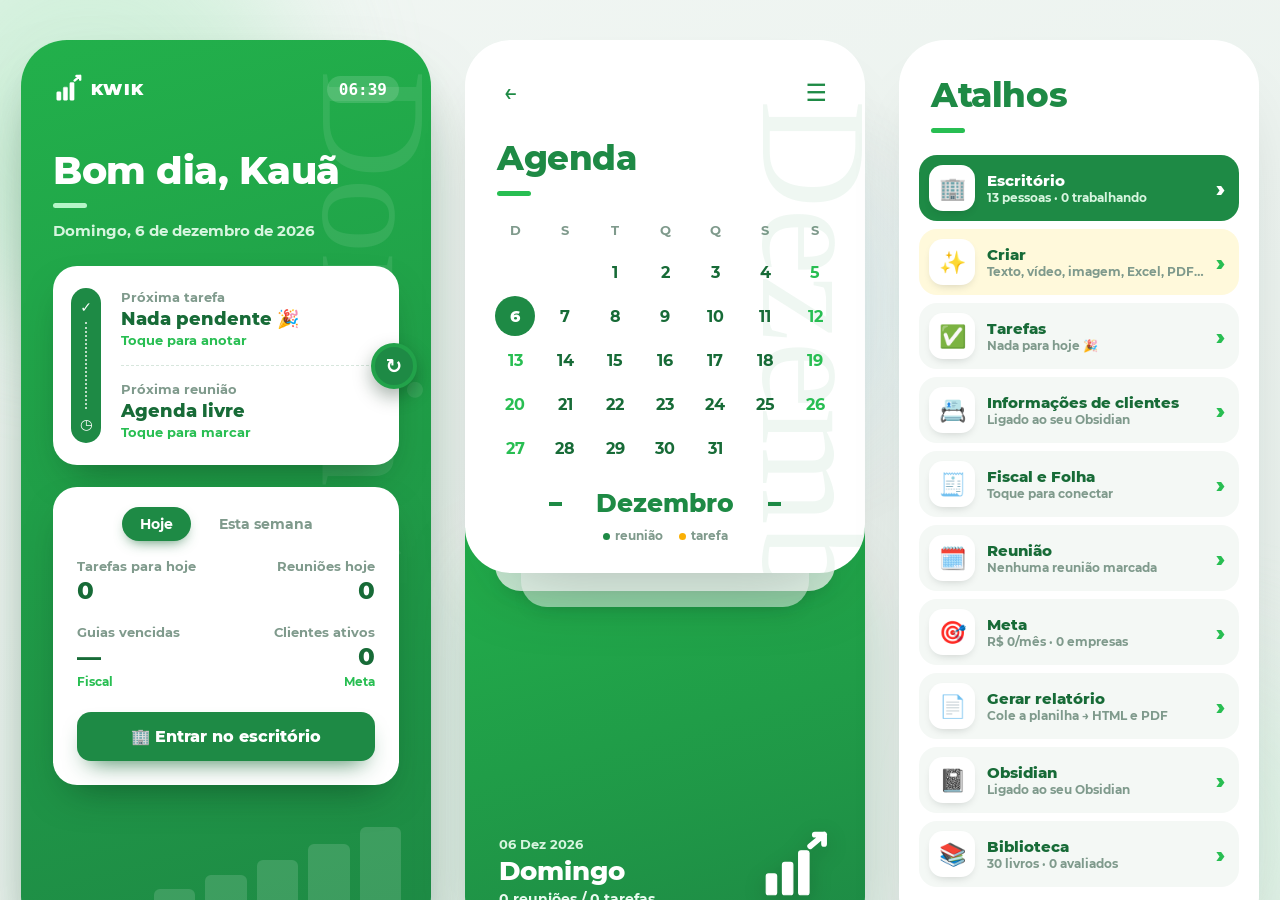
==== escritorio/index.html @ 050a271b "Escritório: Biblioteca (estante de livros com estrelas, resumo e capas) Co-Authored-By: Claude Opus " ====
<!DOCTYPE html>
<html lang="pt-BR">
<head>
<meta charset="utf-8">
<meta name="viewport" content="width=device-width, initial-scale=1, viewport-fit=cover">
<meta name="theme-color" content="#111A19">
<meta name="apple-mobile-web-app-capable" content="yes">
<meta name="mobile-web-app-capable" content="yes">
<meta name="apple-mobile-web-app-status-bar-style" content="black-translucent">
<meta name="apple-mobile-web-app-title" content="KWIK Escritório">
<link rel="manifest" href="manifest.webmanifest">
<link rel="apple-touch-icon" href="assets/apple-touch-icon.png">
<title>KWIK Mini Escritório</title>
<link rel="icon" href="assets/kwik.ico">
<style>
@font-face { font-family: 'Montserrat'; src: url('assets/fontes/Montserrat-Medium.ttf') format('truetype'); font-weight: 500; font-display: swap; }
@font-face { font-family: 'Montserrat'; src: url('assets/fontes/Montserrat-Bold.ttf') format('truetype'); font-weight: 700; font-display: swap; }
@font-face { font-family: 'Montserrat'; src: url('assets/fontes/Montserrat-ExtraBold.ttf') format('truetype'); font-weight: 800; font-display: swap; }
@font-face { font-family: 'Montserrat'; src: url('assets/fontes/Montserrat-Black.ttf') format('truetype'); font-weight: 900; font-display: swap; }
:root {
  --verde: #28BE52; --verde-esc: #1E8A45; --profundo: #2E8B45; --grafite: #111A19; --tinta: #1d2826;
  --nevoa: #F1F5F0; --linha: #dde5dc; --cinza: #6b7774; --branco: #fff; --ouro: #ffd93b; --roxo: #4A0ABB;
  --raio: 14px; --sombra: 0 1px 2px rgba(17,26,25,.06), 0 6px 24px rgba(17,26,25,.07);
}
* { box-sizing: border-box; }
[hidden] { display: none !important; }
html, body { margin: 0; height: 100%; }
body { font-family: 'Montserrat', system-ui, sans-serif; font-weight: 500; color: var(--grafite); background: var(--nevoa); }
button { font: inherit; cursor: pointer; }
a { color: inherit; }

/* ---------- topo */
.topo { position: sticky; top: 0; z-index: 30; display: flex; align-items: center; gap: 18px; padding: 10px 20px; background: var(--grafite); color: #fff; }
.marca { display: flex; align-items: center; gap: 10px; text-decoration: none; }
.marca img { width: 34px; height: 34px; border-radius: 8px; }
.marca b { font-weight: 900; letter-spacing: .5px; font-size: 18px; }
.marca small { display: block; font-size: 11px; font-weight: 700; color: var(--verde); letter-spacing: 1.5px; text-transform: uppercase; }
.abas { display: flex; gap: 4px; margin-left: 10px; }
.abas button { background: transparent; border: 0; color: #b9c6c2; padding: 9px 14px; border-radius: 10px; font-weight: 700; font-size: 14px; display: flex; align-items: center; gap: 6px; position: relative; }
.abas .ic { font-style: normal; }
.abas button:hover { color: #fff; background: rgba(255,255,255,.06); }
.abas button.ativa { color: var(--grafite); background: var(--verde); }
.contador { background: rgba(255,255,255,.15); border-radius: 99px; padding: 1px 7px; font-size: 11px; }
.abas button.ativa .contador { background: rgba(17,26,25,.18); }
.topo .dir { margin-left: auto; display: flex; align-items: center; gap: 10px; }
.caixa { display: flex; align-items: center; gap: 8px; background: #1b2826; border: 1px solid #2b3a37; padding: 6px 12px; border-radius: 99px; font-weight: 800; }
.caixa .rotulo { font-size: 11px; color: #9fb0ab; font-weight: 700; text-transform: uppercase; letter-spacing: 1px; }
.caixa .valor { color: var(--ouro); font-variant-numeric: tabular-nums; }
.caixa.pulso { animation: pulso .6s; }
@keyframes pulso { 30% { transform: scale(1.12); box-shadow: 0 0 0 6px rgba(255,217,59,.25); } }
.icone-bt { width: 38px; height: 38px; border-radius: 10px; border: 1px solid #2b3a37; background: #1b2826; color: #fff; font-size: 17px; }
.aviso-off { display: none; background: #fff4d6; color: #6b4b00; padding: 8px 20px; font-size: 13px; font-weight: 700; border-bottom: 1px solid #f0d68a; }
.offline .aviso-off { display: flex; align-items: center; gap: 10px; flex-wrap: wrap; }
#btGithub.ok { border-color: var(--verde); }
.passos { overflow-wrap: anywhere; font-size: 13.5px; line-height: 1.5; background: var(--nevoa); border-radius: 12px; padding: 12px 14px; }
.passos ol { margin: 6px 0 8px; padding-left: 20px; }
.passos a { color: var(--verde-esc); font-weight: 800; }
.passos small { color: var(--cinza); }
#tela { touch-action: manipulation; }

/* ---------- abas */
main { max-width: 1320px; margin: 0 auto; padding: 18px 20px 40px; }
.aba { display: none; }
.aba.ativa { display: block; }
.card { background: #fff; border-radius: var(--raio); box-shadow: var(--sombra); border: 1px solid var(--linha); }

/* ---------- escritório */
.grade-escritorio { display: grid; grid-template-columns: minmax(0, 1fr) 320px; gap: 18px; align-items: start; }
.palco-card { padding: 14px; }
.palco-topo { display: flex; align-items: center; justify-content: space-between; padding: 2px 4px 10px; }
.palco-topo h1 { margin: 0; font-size: 18px; font-weight: 900; }
.palco-topo h1 span { color: var(--verde); }
.status-pill { font-size: 12px; font-weight: 800; padding: 5px 10px; border-radius: 99px; background: var(--nevoa); color: var(--cinza); display: flex; align-items: center; gap: 6px; }
.status-pill i { width: 8px; height: 8px; border-radius: 50%; background: #9aa3a1; }
.status-pill.trab { background: #e3f7e9; color: var(--verde-esc); }
.status-pill.trab i { background: var(--verde); animation: pisca 1s infinite; }
@keyframes pisca { 50% { opacity: .2; } }
.palco { position: relative; border-radius: 12px; overflow: hidden; background: #5c9a45; aspect-ratio: 484 / 376; width: 100%; min-width: 280px; margin: 0 auto; user-select: none; }
.palco.noite { background: #34502f; }
.rotulo-sala { position: absolute; transform: translate(-50%, -50%); background: rgba(17,26,25,.88); color: #fff; font-weight: 800; font-size: 11px; padding: 2px 9px;
  border-radius: 7px; pointer-events: none; white-space: nowrap; letter-spacing: .2px; box-shadow: 0 1px 0 rgba(0,0,0,.3); }
.rotulo-sala.jogos { background: #3b1452; }
#tela { position: absolute; inset: 0; width: 100%; height: 100%; image-rendering: pixelated; image-rendering: crisp-edges; cursor: pointer; }
.cracha { position: absolute; transform: translate(-50%, -100%); background: var(--grafite); color: #fff; font-weight: 800; font-size: 12px;
  padding: 3px 9px 3px 7px; z-index: 3; border-radius: 8px; white-space: nowrap; pointer-events: none; display: flex; align-items: center; gap: 6px;
  box-shadow: 0 2px 0 rgba(0,0,0,.25); border: 2px solid var(--grafite); transition: border-color .2s; }
.cracha::after { content: ''; position: absolute; left: 50%; bottom: -7px; transform: translateX(-50%); border: 5px solid transparent; border-top-color: var(--grafite); }
.cracha i { width: 8px; height: 8px; border-radius: 50%; background: #9aa3a1; }
.cracha.trab i { background: var(--verde); animation: pisca .8s infinite; }
.cracha.sel { border-color: var(--verde); }
.cracha small { color: var(--verde); font-size: 10px; font-weight: 800; }
.balao { position: absolute; transform: translate(-50%, -100%); max-width: 170px; background: #fff; color: var(--grafite); border: 1.5px solid var(--grafite);
  border-radius: 9px; padding: 3px 7px; font-size: 10px; line-height: 1.25; font-weight: 700; letter-spacing: .1px; box-shadow: 2px 2px 0 rgba(17,26,25,.8); pointer-events: none;
  opacity: 0; transition: opacity .2s; text-align: center; z-index: 2; }
.balao.on { opacity: 1; }
.banner { position: absolute; left: 50%; top: 18%; transform: translate(-50%, -50%) scale(.2); font-weight: 900; font-size: clamp(26px, 5vw, 54px);
  color: var(--ouro); -webkit-text-stroke: 3px var(--grafite); paint-order: stroke fill; letter-spacing: 1px; white-space: nowrap; pointer-events: none;
  opacity: 0; text-shadow: 0 4px 0 var(--grafite), 0 0 30px rgba(255,217,59,.8); font-style: italic; }
.banner.on { animation: banner 2.4s ease-out forwards; }
.banner.deus { color: #ff4d6d; text-shadow: 0 4px 0 var(--grafite), 0 0 30px rgba(255,77,109,.8); }
.banner.verde { color: var(--verde); text-shadow: 0 4px 0 var(--grafite), 0 0 30px rgba(40,190,82,.8); }
@keyframes banner { 0% { opacity: 0; transform: translate(-50%,-50%) scale(.2) rotate(-8deg); } 12% { opacity: 1; transform: translate(-50%,-50%) scale(1.15) rotate(-3deg); }
  20% { transform: translate(-50%,-50%) scale(1) rotate(-3deg); } 80% { opacity: 1; } 100% { opacity: 0; transform: translate(-50%,-60%) scale(1.05) rotate(-3deg); } }
.acoes { display: flex; gap: 10px; margin-top: 12px; flex-wrap: wrap; position: relative; }
.bt { border: 1px solid var(--linha); background: #fff; color: var(--grafite); padding: 11px 16px; border-radius: 12px; font-weight: 800; font-size: 14px;
  display: inline-flex; align-items: center; gap: 8px; transition: transform .08s, box-shadow .15s, background .15s; }
.bt:hover { background: var(--nevoa); }
.bt:active { transform: translateY(1px); }
.bt:disabled { opacity: .5; cursor: not-allowed; }
.bt.prim { background: var(--verde); border-color: var(--verde); color: var(--grafite); box-shadow: 0 3px 0 var(--verde-esc); }
.bt.prim:hover { background: #2fd05d; }
.bt.prim.pronto { animation: chamar 1.6s infinite; }
@keyframes chamar { 50% { box-shadow: 0 3px 0 var(--verde-esc), 0 0 0 7px rgba(40,190,82,.22); } }
.bt.escuro { background: var(--grafite); color: #fff; border-color: var(--grafite); }
.bt.perigo { color: #b8322a; }
.bt.peq { padding: 7px 11px; font-size: 13px; border-radius: 10px; }
.bt.sacudir { animation: sacudir .4s; }
@keyframes sacudir { 25% { transform: translateX(-5px); } 75% { transform: translateX(5px); } }
.menu-anim { position: absolute; bottom: calc(100% + 8px); left: 0; z-index: 20; display: none; grid-template-columns: repeat(2, minmax(150px, 1fr)); gap: 6px;
  padding: 10px; background: #fff; border: 1px solid var(--linha); border-radius: 14px; box-shadow: 0 12px 40px rgba(17,26,25,.18); }
.menu-anim.on { display: grid; }
.menu-anim h4 { grid-column: 1 / -1; margin: 2px 4px 4px; font-size: 11px; text-transform: uppercase; letter-spacing: 1px; color: var(--cinza); }
.menu-anim button { text-align: left; border: 1px solid var(--linha); background: var(--nevoa); border-radius: 10px; padding: 8px 10px; font-weight: 700; font-size: 13px; }
.menu-anim button:hover { background: #e3f7e9; border-color: var(--verde); }
.menu-anim button.ss { background: linear-gradient(135deg, #fff7c2, #ffe066); border-color: #e0b800; }
.menu-anim button.deus { background: linear-gradient(135deg, #ffd6de, #ff8fa3); border-color: #e8344a; }

/* painel lateral */
.lateral { display: flex; flex-direction: column; gap: 14px; }
.lateral .card { padding: 16px; }
.lateral h3 { margin: 0 0 10px; font-size: 12px; text-transform: uppercase; letter-spacing: 1.2px; color: var(--cinza); font-weight: 800; }
.func { display: flex; gap: 12px; align-items: center; }
.avatar { width: 70px; height: 84px; image-rendering: pixelated; background: var(--nevoa); border-radius: 12px; flex: none; }
.func b { font-size: 18px; font-weight: 900; display: block; }
.func span { font-size: 12px; color: var(--cinza); font-weight: 700; }
.nivel { display: inline-block; margin-top: 6px; font-size: 11px; font-weight: 800; background: var(--grafite); color: var(--verde); padding: 3px 8px; border-radius: 99px; }
.xp { height: 8px; border-radius: 99px; background: var(--nevoa); margin-top: 12px; overflow: hidden; }
.xp div { height: 100%; background: linear-gradient(90deg, var(--verde), #8be3a4); border-radius: 99px; transition: width .6s; }
.nums { display: grid; grid-template-columns: 1fr 1fr; gap: 8px; margin-top: 12px; }
.nums div { background: var(--nevoa); border-radius: 10px; padding: 8px 10px; }
.nums small { display: block; font-size: 10px; color: var(--cinza); font-weight: 800; text-transform: uppercase; letter-spacing: .8px; }
.nums b { font-size: 16px; font-weight: 900; }
.barra { height: 10px; border-radius: 99px; background: var(--nevoa); overflow: hidden; margin: 6px 0 10px; }
.barra div { height: 100%; width: 0; background: var(--verde); transition: width .4s; }
.log { list-style: none; margin: 0; padding: 0; font-size: 12.5px; max-height: 210px; overflow: auto; }
.log li { padding: 5px 0 5px 18px; position: relative; border-bottom: 1px dashed var(--linha); font-weight: 600; }
.log li::before { content: '✓'; position: absolute; left: 0; color: var(--verde); font-weight: 900; }
.log li:last-child::before { content: '›'; }
.log li.erro::before { content: '!'; color: #b8322a; }
.vazio { color: var(--cinza); font-size: 13px; font-weight: 600; }
.ultimo b { display: block; font-weight: 800; font-size: 14px; margin-bottom: 2px; }
.ultimo span { font-size: 12px; color: var(--cinza); font-weight: 600; }

/* ---------- diálogos */
dialog { border: 0; border-radius: 18px; padding: 0; box-shadow: 0 30px 80px rgba(0,0,0,.35); max-width: 640px; width: calc(100% - 30px); overflow-x: hidden; }
dialog input { max-width: 100%; min-width: 0; }
dialog::backdrop { background: rgba(17,26,25,.55); backdrop-filter: blur(2px); }
.dlg-topo { background: var(--grafite); color: #fff; padding: 16px 20px; display: flex; align-items: center; justify-content: space-between; }
.dlg-topo h2 { margin: 0; font-size: 17px; font-weight: 900; }
.dlg-topo button { background: transparent; border: 0; color: #fff; font-size: 22px; }
.dlg-corpo { padding: 18px 20px 22px; }
.equipe { display: grid; grid-template-columns: repeat(auto-fill, minmax(170px, 1fr)); gap: 12px; }
.membro { border: 2px solid var(--linha); border-radius: 14px; padding: 14px; text-align: center; background: #fff; transition: border-color .15s, transform .1s; }
.membro:hover { border-color: var(--verde); transform: translateY(-2px); }
.membro.sel { border-color: var(--verde); background: #f1fbf4; }
.membro canvas { width: 90px; height: 138px; image-rendering: pixelated; }
.membro b { display: block; font-size: 16px; font-weight: 900; margin-top: 6px; }
.membro span { display: block; font-size: 12px; color: var(--cinza); font-weight: 700; }
.membro.novo { border-style: dashed; color: var(--cinza); display: flex; flex-direction: column; align-items: center; justify-content: center; gap: 6px; cursor: not-allowed; background: var(--nevoa); }
.membro.novo b { font-size: 26px; margin: 0; }

/* ---------- relatórios */
.grade-rel { display: grid; grid-template-columns: 300px minmax(0, 1fr); gap: 18px; align-items: start; }
.lista-rel { padding: 10px; position: sticky; top: 76px; max-height: calc(100vh - 100px); overflow: auto; }
.lista-rel h3 { margin: 6px 8px 10px; font-size: 12px; text-transform: uppercase; letter-spacing: 1.2px; color: var(--cinza); }
.item-rel { width: 100%; text-align: left; border: 0; background: transparent; border-radius: 10px; padding: 10px; display: block; margin-bottom: 2px; }
.item-rel:hover { background: var(--nevoa); }
.item-rel.ativo { background: var(--grafite); color: #fff; }
.item-rel b { display: block; font-weight: 800; font-size: 14px; }
.item-rel span { font-size: 12px; color: var(--cinza); font-weight: 600; }
.item-rel.ativo span { color: #a9b8b4; }
.rel { padding: 22px 24px; }
.rel-cab { display: flex; gap: 14px; align-items: flex-start; justify-content: space-between; flex-wrap: wrap; border-bottom: 1px solid var(--linha); padding-bottom: 16px; margin-bottom: 16px; }
.rel-cab h2 { margin: 0 0 4px; font-size: 22px; font-weight: 900; }
.rel-cab p { margin: 0; color: var(--cinza); font-weight: 600; font-size: 13px; }
.chips { display: flex; gap: 6px; flex-wrap: wrap; margin-top: 8px; }
.chip { font-size: 11px; font-weight: 800; padding: 3px 9px; border-radius: 99px; background: var(--nevoa); color: var(--tinta); }
.chip.ok { background: #e3f7e9; color: var(--verde-esc); }
.chip.erro { background: #fde4e1; color: #b8322a; }
.rel-bts { display: flex; gap: 8px; flex-wrap: wrap; }
.colunas { display: grid; grid-template-columns: 1fr 1fr; gap: 22px; }
.colunas h3 { font-size: 16px; font-weight: 900; margin: 0 0 4px; display: flex; align-items: center; gap: 8px; }
.colunas h3 .chip { background: var(--grafite); color: var(--verde); }
.colunas .sub { font-size: 12px; color: var(--cinza); font-weight: 600; margin: 0 0 12px; }
.obs { background: #fff4d6; color: #6b4b00; border-radius: 10px; padding: 8px 12px; font-size: 12.5px; font-weight: 700; margin-bottom: 12px; }
.filtros { display: flex; gap: 6px; margin-bottom: 10px; flex-wrap: wrap; }
.filtros input { flex: 1; min-width: 140px; border: 1px solid var(--linha); border-radius: 10px; padding: 7px 10px; font: inherit; font-size: 13px; }
.filtros button { border: 1px solid var(--linha); background: #fff; border-radius: 10px; padding: 6px 10px; font-size: 12px; font-weight: 800; }
.filtros button.on { background: var(--grafite); color: #fff; border-color: var(--grafite); }
.noticia { display: grid; grid-template-columns: 28px 1fr; gap: 10px; padding: 12px 0; border-bottom: 1px solid var(--linha); }
.noticia .n { width: 28px; height: 28px; border-radius: 8px; background: var(--nevoa); display: grid; place-items: center; font-weight: 900; font-size: 13px; }
.principal .noticia .n { background: var(--verde); color: var(--grafite); }
.noticia a.tit { font-weight: 800; font-size: 14.5px; text-decoration: none; line-height: 1.3; display: block; }
.noticia a.tit:hover { color: var(--verde-esc); text-decoration: underline; }
.noticia p { margin: 5px 0 0; font-size: 13px; color: #3e4a47; line-height: 1.45; }
.meta .cat { text-transform: uppercase; letter-spacing: .4px; font-size: 10.5px; }
.meta { display: flex; gap: 6px; align-items: center; flex-wrap: wrap; margin-bottom: 4px; font-size: 11.5px; color: var(--cinza); font-weight: 700; }
.fonte { font-size: 10.5px; font-weight: 900; padding: 2px 7px; border-radius: 6px; color: #fff; text-transform: uppercase; letter-spacing: .5px; }
.fonte.contabeis { background: #0d6efd; }
.fonte.contadores { background: var(--roxo); }
.tema { font-size: 10.5px; font-weight: 800; padding: 2px 7px; border-radius: 6px; background: #e3f7e9; color: var(--verde-esc); }
.rel-vazio { padding: 60px 30px; text-align: center; }
.rel-vazio .grande { font-size: 54px; }
.rel-vazio h2 { margin: 8px 0; font-weight: 900; }

/* ---------- personalizar */
.grade-pers { display: grid; grid-template-columns: minmax(0, 1fr) minmax(0, 1fr); gap: 18px; align-items: start; }
.grade-pers > * { min-width: 0; }
.pers { padding: 20px 22px; }
.pers h2 { margin: 0 0 4px; font-size: 18px; font-weight: 900; }
.pers .sub { margin: 0 0 16px; color: var(--cinza); font-size: 13px; font-weight: 600; }
.pers h4 { margin: 18px 0 8px; font-size: 11px; text-transform: uppercase; letter-spacing: 1.2px; color: var(--cinza); }
.campo { display: grid; grid-template-columns: 130px 1fr; gap: 10px; align-items: center; margin-bottom: 10px; }
.campo label { font-size: 13px; font-weight: 700; }
.campo input[type=text], .campo input[type=password], .campo input[type=number], .campo select { border: 1px solid var(--linha); border-radius: 10px; padding: 8px 10px; font: inherit; font-size: 14px; width: 100%; background: #fff; }
.cores { display: flex; gap: 6px; flex-wrap: wrap; align-items: center; }
.cores button { width: 26px; height: 26px; border-radius: 8px; border: 2px solid rgba(0,0,0,.08); padding: 0; }
.cores button.on { outline: 3px solid var(--verde); outline-offset: 1px; }
.cores input[type=color] { width: 34px; height: 28px; border: 1px solid var(--linha); border-radius: 8px; padding: 2px; background: #fff; }
.checks { display: flex; flex-wrap: wrap; gap: 6px; }
.checks label { display: flex; align-items: center; gap: 6px; border: 1px solid var(--linha); border-radius: 10px; padding: 6px 10px; font-size: 13px; font-weight: 700; cursor: pointer; background: #fff; }
.checks label:has(input:checked) { border-color: var(--verde); background: #f1fbf4; }
.checks input { accent-color: var(--verde); }
.preview-func { display: flex; gap: 16px; align-items: center; background: var(--nevoa); border-radius: 14px; padding: 12px; margin-bottom: 14px; }
.preview-func canvas { width: 90px; height: 138px; image-rendering: pixelated; flex: none; }
.preview-func .pf-campos { flex: 1; min-width: 0; }
.preview-func .campo { grid-template-columns: 1fr; gap: 3px; margin-bottom: 8px; }
.objetos { display: grid; grid-template-columns: repeat(auto-fill, minmax(78px, 1fr)); gap: 6px; }
.obj { border: 2px solid var(--linha); background: #fff; border-radius: 12px; padding: 7px 4px; display: flex; flex-direction: column; align-items: center; gap: 2px; font-weight: 800; font-size: 11.5px; color: var(--tinta); }
.obj .ic { font-size: 20px; }
.obj:hover { border-color: var(--verde); }
.obj.on { border-color: var(--grafite); background: var(--grafite); color: #fff; }
.painel-obj { margin-top: 10px; background: var(--nevoa); border-radius: 14px; padding: 4px 12px 12px; }
.painel-obj h5 { margin: 10px 0 6px; font-size: 11px; text-transform: uppercase; letter-spacing: 1px; color: var(--cinza); }
.modelos { display: flex; gap: 6px; overflow-x: auto; padding-bottom: 4px; }
.modelo { flex: none; border: 2px solid var(--linha); background: #fff; border-radius: 12px; padding: 5px; display: flex; flex-direction: column; align-items: center; gap: 3px; min-width: 70px; }
.modelo small { font-size: 10.5px; font-weight: 800; white-space: nowrap; }
.modelo.on { border-color: var(--verde); box-shadow: 0 0 0 2px rgba(40,190,82,.25); }
.modelo canvas { image-rendering: pixelated; }
.modelo .pv-corpo { width: 45px; height: 69px; }
.modelo .pv-cab { width: 60px; height: 52px; }
.modelo .pv-obj { width: 72px; height: 60px; border-radius: 6px; }
.testes { display: flex; gap: 6px; flex-wrap: wrap; margin-top: 12px; }
.temas { display: flex; flex-wrap: wrap; gap: 8px; }
.temas button { border: 2px solid var(--linha); border-radius: 12px; padding: 8px 12px; font-weight: 800; font-size: 13px; background: #fff; display: flex; align-items: center; gap: 8px; }
.temas button i { width: 18px; height: 18px; border-radius: 5px; display: inline-block; }
.temas button:hover { border-color: var(--verde); }

/* ---------- toasts */
.toasts { position: fixed; right: 18px; bottom: 18px; z-index: 50; display: flex; flex-direction: column; gap: 8px; align-items: flex-end; }
.toast { background: var(--grafite); color: #fff; padding: 12px 16px; border-radius: 12px; font-weight: 700; font-size: 14px; box-shadow: 0 10px 30px rgba(0,0,0,.25);
  display: flex; align-items: center; gap: 12px; animation: entra .3s; max-width: 380px; }
.toast button { background: var(--verde); border: 0; color: var(--grafite); font-weight: 900; border-radius: 8px; padding: 6px 10px; }
.toast.erro { background: #8f241d; }
@keyframes entra { from { transform: translateY(20px); opacity: 0; } }

/* ---------- vários funcionários */
.membro small.funcao { display: block; margin-top: 6px; font-size: 11px; font-weight: 800; color: var(--verde-esc); }
.abas-func { display: flex; gap: 6px; flex-wrap: wrap; margin-bottom: 14px; }
.abas-func button { border: 2px solid var(--linha); background: #fff; border-radius: 99px; padding: 6px 14px; font-weight: 800; font-size: 13px; }
.abas-func button.on { background: var(--grafite); color: #fff; border-color: var(--grafite); }
.menu-anim { max-height: 70vh; overflow: auto; }
.menu-anim button.grupo { background: #eef6ff; border-color: #a5d8ff; }
.menu-anim button.filme { grid-column: 1 / -1; background: linear-gradient(135deg, #2b0a14, #5c0f24); color: #ffd6de; border-color: #8f1d36; }
.bt.jogos { background: linear-gradient(135deg, #3b2a5c, #6b2a7a); color: #fff; border-color: #6b2a7a; }

/* ---------- sala de jogos (cômodo ao lado, acende a luz) */
.painel-jogos { display: none !important; }
.modo-jogos .painel-jogos { display: block !important; }
.modo-jogos .topo { background: linear-gradient(90deg, #111A19 40%, #3b1452); }
.jogo-card h3 { margin: 0 0 6px; }
.jogo-card .jogo-nome { display: block; font-size: 17px; font-weight: 900; }
.jogo-card p { font-size: 13px; margin: 6px 0 0; color: var(--cinza); font-weight: 600; }
.jogo-card.destaque { border: 2px solid #ff4fd8; box-shadow: 0 8px 30px rgba(255,79,216,.18); }
.jogo-capa { font-size: 34px; text-align: center; background: linear-gradient(135deg, #3b2a5c, #6b2a7a); border-radius: 12px; padding: 14px; margin-bottom: 10px; }
.jogo-card.breve { opacity: .7; }
.tela-jogo { display: none; }
.jogando .palco { display: none; }
.jogando .tela-jogo { display: block; }
.jogando .acoes { display: none; }
.jogo-hud { display: flex; gap: 10px; align-items: center; justify-content: space-between; flex-wrap: wrap; margin-bottom: 10px; }
.jogo-info { display: flex; flex-direction: column; font-size: 13px; }
.jogo-info b:first-child { font-size: 16px; font-weight: 900; }
.jogo-bts { display: flex; gap: 6px; flex-wrap: wrap; }
.jogo-bts .bt { background: #2b2046; color: #fff; border-color: #4c3a75; }
.jogo-bts .bt:disabled { opacity: .35; }
.jogo-area { position: relative; min-height: 380px; height: min(70vh, 640px); display: grid; place-items: center; background: radial-gradient(circle at 50% 30%, #ffb3c6 0, #f783ac 45%, #c2255c 100%); border-radius: 18px; overflow: hidden; touch-action: none; }
#jogoCanvas { cursor: grab; touch-action: none; filter: drop-shadow(0 8px 14px rgba(0,0,0,.3)); }
#jogoCanvas:active { cursor: grabbing; }
.tela-jogo .jogo-hud { background: linear-gradient(180deg, #e8456b, #c2255c); border-radius: 18px; padding: 8px 10px; color: #fff; box-shadow: 0 4px 0 #8f1640; }
.tela-jogo .jogo-hud .bt { background: rgba(255,255,255,.18); color: #fff; border-color: rgba(255,255,255,.35); }
.jogo-nivel { display: flex; flex-direction: column; align-items: center; line-height: 1.15; }
.jogo-nivel small { font-size: 10.5px; font-weight: 700; opacity: .85; }
.jogo-nivel b { font-size: 17px; font-weight: 900; background: #fff; color: #c2255c; padding: 1px 12px; border-radius: 99px; }
.jogo-nivel em { font-style: normal; font-size: 10px; font-weight: 900; background: #1c1612; color: #ff8787; padding: 1px 7px; border-radius: 99px; margin-top: 2px; }
.jogo-moedas { background: #fff3bf; color: #7a5200; font-weight: 900; padding: 4px 10px; border-radius: 99px; box-shadow: inset 0 -2px 0 #fcc419; font-variant-numeric: tabular-nums; }
.tela-jogo.dificil .jogo-hud { background: linear-gradient(180deg, #5f3dc4, #2b1a6b); box-shadow: 0 4px 0 #1a0f45; }
.tela-jogo.dificil .jogo-area { background: radial-gradient(circle at 50% 30%, #9775fa 0, #5f3dc4 50%, #2b1a6b 100%); }
.tela-jogo.dificil .jogo-nivel b { color: #5f3dc4; }
.jogo-dica { font-size: 12.5px; color: var(--cinza); margin: 10px 2px 0; line-height: 1.5; }
.jogando .palco-card { background: #2b1d4a; border-color: #4c3a75; color: #f3e8ff; }
.jogando .jogo-dica { color: #d6c8ff; }
.relogio-jogo { background: linear-gradient(135deg, #7048e8, #9c36b5); color: #fff; font-weight: 900; font-size: 20px; padding: 6px 14px; border-radius: 99px; font-variant-numeric: tabular-nums; box-shadow: 0 3px 0 #4c2fa3; }
.relogio-jogo.alerta { background: linear-gradient(135deg, #e03131, #f76707); animation: pisca .8s infinite; }
.relogio-jogo.gelo { background: linear-gradient(135deg, #4dabf7, #99e9f2); color: #0b3d5c; }
.reforcos { display: flex; gap: 12px; justify-content: center; margin-top: 12px; }
.reforco { width: 74px; border: 3px solid #fff; border-radius: 50%; aspect-ratio: 1; background: radial-gradient(circle at 35% 30%, #ffc9de, #e64980); color: #fff; font-size: 24px;
  display: flex; flex-direction: column; align-items: center; justify-content: center; box-shadow: 0 4px 0 #a61e4d; cursor: pointer; }
.jogo-vitoria h2 { font-size: 30px; color: #ffd43b; text-shadow: 0 3px 0 #c2255c, 0 0 20px rgba(255,212,59,.5); }
.jogo-vitoria #fimExtra { background: rgba(255,255,255,.15); color: #fff; border-color: rgba(255,255,255,.4); }
.reforco small { font-size: 11px; font-weight: 800; }
.reforco.on { outline: 4px solid #ffd43b; }
.reforco:active { transform: translateY(2px); }
.jogo-vitoria { position: absolute; inset: 0; display: flex; flex-direction: column; align-items: center; justify-content: center; background: rgba(29,21,48,.82); color: #fff; text-align: center; padding: 20px; }
.jogo-vitoria[hidden] { display: none; }
.jogo-vitoria .estrelas { font-size: 40px; letter-spacing: 4px; animation: pulso .8s; }
.jogo-vitoria h2 { margin: 8px 0; font-weight: 900; }

/* ---------- prancheta da Clara */
dialog.prancheta { background: transparent; box-shadow: none; max-width: 560px; overflow: visible; padding-top: 18px; }
.prancheta-clip { width: 120px; height: 34px; margin: 0 auto -18px; position: relative; z-index: 2; border-radius: 10px 10px 6px 6px;
  background: linear-gradient(#d0d5da, #9aa3ab); border: 3px solid #5c636a; box-shadow: inset 0 3px 0 rgba(255,255,255,.6); }
.prancheta-folha { background: #8d5a3b; border-radius: 18px; padding: 26px 14px 14px; box-shadow: 0 30px 80px rgba(0,0,0,.4); border: 3px solid #6b4226; }
.prancheta-folha > * { background-color: #fffdf6; }
.prancheta-cab, .prancheta-resumo, .form-tarefa, #pranchetaFiltro, .lista-tarefas, .prancheta-rodape { padding-left: 16px; padding-right: 16px; }
.prancheta-cab { display: flex; justify-content: space-between; align-items: center; padding-top: 14px; border-radius: 8px 8px 0 0; }
.prancheta-cab h2 { margin: 0; font-size: 19px; font-weight: 900; }
.prancheta-cab button { background: none; border: 0; font-size: 24px; color: var(--cinza); }
.prancheta-resumo { display: flex; gap: 6px; flex-wrap: wrap; padding-top: 8px; padding-bottom: 8px; }
.pchip { font-size: 11.5px; font-weight: 800; padding: 3px 9px; border-radius: 99px; background: #eef1f4; }
.pchip.atrasada { background: #ffe3e3; color: #c92a2a; } .pchip.hoje { background: #fff0d6; color: #d9480f; } .pchip.amanha { background: #fff9db; color: #946200; }
.form-tarefa { display: grid; grid-template-columns: minmax(170px, 1fr) 138px 92px auto; gap: 6px; padding-bottom: 10px; }
.form-tarefa input { border: 1px solid var(--linha); border-radius: 10px; padding: 9px 10px; font: inherit; font-size: 14px; min-width: 0; }
#pranchetaFiltro { margin: 0; padding-bottom: 6px; }
.lista-tarefas { list-style: none; margin: 0; max-height: 46vh; overflow: auto; padding-bottom: 6px;
  background-image: repeating-linear-gradient(#fffdf6 0 37px, #dbe7f3 37px 38px); }
.tarefa { display: grid; grid-template-columns: 30px 1fr 28px; align-items: center; gap: 6px; min-height: 46px; padding: 4px 0; border-left: 4px solid transparent; padding-left: 6px; }
.tarefa.atrasada { border-left-color: #e03131; } .tarefa.hoje { border-left-color: #f76707; } .tarefa.amanha { border-left-color: #fab005; } .tarefa.perto { border-left-color: #74c0fc; }
.tarefa .tt b { font-weight: 800; font-size: 14px; display: block; }
.tarefa .tt small { font-size: 11.5px; color: var(--cinza); font-weight: 700; }
.tarefa.feita .tt b { text-decoration: line-through; color: var(--cinza); }
.tarefa .marca input { width: 20px; height: 20px; accent-color: var(--verde); }
.tarefa .apagar { border: 0; background: none; color: #c92a2a; font-size: 15px; opacity: .6; }
.tarefa .apagar:hover { opacity: 1; }
.vazio-p { padding: 18px 4px; color: var(--cinza); font-weight: 700; font-size: 13px; }
.prancheta-rodape { display: flex; gap: 10px; align-items: center; flex-wrap: wrap; padding-top: 10px; padding-bottom: 14px; border-radius: 0 0 8px 8px; }
.prancheta-rodape small { color: var(--cinza); font-weight: 600; font-size: 12px; flex: 1; }
#btNotificar.ok { background: #e3f7e9; border-color: var(--verde); color: var(--verde-esc); }

/* ---------- relatório do Maycon */
.leads { display: flex; flex-direction: column; gap: 8px; }
.lead { border: 1px solid var(--linha); border-radius: 12px; padding: 10px 12px; display: flex; flex-direction: column; gap: 3px; }
.lead-cab { display: flex; gap: 6px; align-items: center; flex-wrap: wrap; }
.lead-cab b { font-size: 14.5px; font-weight: 800; }
.lead .tipo { font-size: 10.5px; font-weight: 800; padding: 2px 7px; border-radius: 6px; background: #e7f5ff; color: #1864ab; }
.lead .novo { font-size: 10px; font-weight: 900; padding: 2px 6px; border-radius: 6px; background: var(--verde); color: var(--grafite); }
.lead small { font-size: 12.5px; color: #3e4a47; font-weight: 600; }
.lead-bts { display: flex; gap: 6px; flex-wrap: wrap; margin-top: 4px; }
.lead-bts a { text-decoration: none; }
.lead-bts .whats { background: #25d366; border-color: #25d366; color: #0b3d1e; }
.filtros select { border: 1px solid var(--linha); border-radius: 10px; padding: 6px 8px; font: inherit; font-size: 13px; }
.chk { display: flex; align-items: center; gap: 4px; font-size: 13px; font-weight: 700; }

/* ---------- relatórios do Marketing (vídeo do Enzo, contatos da Lena) */
.video-grade { display: grid; grid-template-columns: minmax(0, 380px) minmax(0, 1fr); gap: 24px; align-items: start; }
.video-col { display: flex; flex-direction: column; gap: 8px; }
.video-cv { width: 100%; max-width: 380px; aspect-ratio: 4 / 5; border-radius: 14px; box-shadow: 0 10px 30px rgba(17,26,25,.18); background: #fff; }
.video-bts { display: flex; gap: 6px; flex-wrap: wrap; }
.leg-tit { display: flex; align-items: center; justify-content: space-between; gap: 8px; font-size: 15px; margin: 10px 0 0; }
.legenda { white-space: pre-wrap; font: inherit; font-size: 13.5px; line-height: 1.5; background: var(--nevoa); border-radius: 12px; padding: 12px 14px; margin: 0; max-height: 340px; overflow: auto; }
.roteiro { padding-left: 18px; font-size: 13px; line-height: 1.5; }
.roteiro b { color: var(--verde-esc); }
.rel a.tit { font-weight: 800; text-decoration: none; }
.lead.contato textarea.msg { width: 100%; border: 1px solid var(--linha); border-radius: 10px; padding: 8px 10px; font: inherit; font-size: 13px; line-height: 1.45; resize: vertical; margin-top: 4px; }
.lead.contato.enviado { background: #f1fbf4; border-color: #b9e8c6; }

/* ---------- barra de ações compacta */
.acoes { display: flex; gap: 8px; margin-top: 10px; align-items: stretch; flex-wrap: nowrap; }
.acoes #btTrabalhar { flex: 1; justify-content: center; font-size: 15px; padding: 10px 14px; min-height: 48px; }
.bt.icone { flex-direction: column; gap: 0; padding: 4px 10px; min-width: 62px; justify-content: center; font-size: 19px; line-height: 1.1; min-height: 48px; }
.bt.icone small { font-size: 10.5px; font-weight: 800; color: var(--cinza); }
.bt.icone.jogos small { color: #e9d5ff; }
.fechar-card { border: 0; background: none; font-size: 20px; color: var(--cinza); line-height: 1; padding: 0 4px; }

/* ---------- aba Equipe */
.equipe-cab h2 { margin: 0 0 4px; font-weight: 900; }
.equipe-cab { margin: 0 4px 14px; }
.equipe2 { display: grid; grid-template-columns: repeat(auto-fill, minmax(260px, 1fr)); gap: 12px; }
.membro2 { background: #fff; border: 1px solid var(--linha); border-radius: 18px; padding: 14px; box-shadow: var(--sombra); display: flex; flex-direction: column; gap: 10px; }
.membro2.sel { border: 2px solid var(--verde); }
.m2-topo { display: flex; gap: 12px; align-items: center; }
.m2-topo canvas { width: 60px; height: 92px; image-rendering: pixelated; background: var(--nevoa); border-radius: 12px; flex: none; }
.m2-topo b { display: block; font-size: 17px; font-weight: 900; }
.m2-topo > div > span { font-size: 12px; color: var(--cinza); font-weight: 700; }
.m2-tags { display: flex; gap: 6px; flex-wrap: wrap; margin-top: 6px; }
.m2-tags .nivel { margin: 0; }
.st { font-size: 11px; font-weight: 800; padding: 3px 8px; border-radius: 99px; background: var(--nevoa); color: var(--cinza); }
.st.trab { background: #e3f7e9; color: var(--verde-esc); } .st.dorme { background: #e7f5ff; color: #1864ab; } .st.joga { background: #f3e8ff; color: #6b2a7a; } .st.anda { background: #fff4d6; color: #6b4b00; }
.membro2 .xp { margin: 0; }
.m2-nums { display: flex; gap: 12px; font-size: 12.5px; font-weight: 700; color: var(--tinta); }
.m2-bts { display: flex; gap: 6px; }
.m2-bts .prim { flex: 1; justify-content: center; }

/* ---------- escolher / perguntar */
#dlgEscolha { max-width: 460px; }
.opcao { width: 100%; display: flex; gap: 12px; align-items: center; text-align: left; border: 2px solid var(--linha); background: #fff; border-radius: 14px; padding: 12px 14px; margin-bottom: 8px; }
.opcao:hover { border-color: var(--verde); background: #f1fbf4; }
.opcao .ic { font-size: 28px; }
.opcao b { display: block; font-size: 15px; font-weight: 900; }
.opcao small { color: var(--cinza); font-weight: 600; font-size: 12.5px; }
.perg { display: flex; flex-direction: column; gap: 6px; margin-bottom: 12px; font-size: 13px; }
.perg textarea, .perg input { border: 1px solid var(--linha); border-radius: 10px; padding: 9px 11px; font: inherit; font-size: 14px; width: 100%; }

/* ---------- clientes e relacionamento */
.clientes-box { display: flex; flex-direction: column; gap: 6px; }
.cliente-linha { display: grid; grid-template-columns: minmax(0, 1.4fr) minmax(0, 1fr) auto; gap: 6px; }
.cliente-linha input { border: 1px solid var(--linha); border-radius: 10px; padding: 8px 10px; font: inherit; font-size: 13.5px; min-width: 0; }
.enviar-cliente { background: var(--nevoa); border-radius: 16px; padding: 14px; display: flex; flex-direction: column; gap: 8px; }
.enviar-cliente h3 { margin: 0; font-size: 16px; font-weight: 900; }
.linha-envio { display: grid; grid-template-columns: 1fr 1fr 1fr; gap: 6px; }
.linha-envio select, .linha-envio input { border: 1px solid var(--linha); border-radius: 10px; padding: 8px 10px; font: inherit; font-size: 13.5px; min-width: 0; background: #fff; }
.enviar-cliente textarea.msg { width: 100%; border: 1px solid var(--linha); border-radius: 10px; padding: 10px; font: inherit; font-size: 13.5px; line-height: 1.45; }
.bt.whats { background: #25d366; border-color: #25d366; color: #0b3d1e; text-decoration: none; }
.form-previa { margin-top: 16px; }
.form-previa h3 { font-size: 16px; font-weight: 900; margin: 0 0 6px; }
.form-previa ol { font-size: 13.5px; line-height: 1.6; padding-left: 20px; }
.video-cv.vertical { max-width: 320px; aspect-ratio: 9 / 16; }

/* ---------- foto */
.polaroid { background: #fff; padding: 12px 12px 34px; box-shadow: 0 10px 30px rgba(0,0,0,.25); transform: rotate(-1.5deg); display: inline-block; max-width: 100%; position: relative; }
.polaroid img { display: block; max-width: 100%; image-rendering: pixelated; }
.polaroid span { position: absolute; bottom: 8px; left: 0; right: 0; font-weight: 800; color: #555; }

/* ---------- salas clicáveis, configurações */
.rotulo-sala.clicavel { pointer-events: auto; cursor: pointer; background: #1E8A45; box-shadow: 0 0 0 2px rgba(255,255,255,.5), 0 2px 6px rgba(0,0,0,.3); animation: chamarSala 2.4s infinite; }
@keyframes chamarSala { 50% { box-shadow: 0 0 0 4px rgba(40,190,82,.35), 0 2px 6px rgba(0,0,0,.3); } }
.cliente-linha { grid-template-columns: minmax(0, 1.4fr) minmax(0, 1fr) minmax(0, .8fr) auto; }
.valor-cli { display: flex; align-items: center; border: 1px solid var(--linha); border-radius: 10px; padding-left: 8px; background: #fff; min-width: 0; }
.valor-cli span { font-weight: 800; font-size: 12px; color: var(--verde-esc); }
.valor-cli input { border: 0 !important; width: 100%; }
.grade-config { display: grid; grid-template-columns: minmax(0, 1.2fr) minmax(0, 1fr); gap: 18px; align-items: start; }
.grade-config > * { min-width: 0; }
.config-atalhos { display: grid; grid-template-columns: 1fr 1fr; gap: 8px; }
.config-atalhos button { border: 2px solid var(--linha); background: #fff; border-radius: 14px; padding: 12px; font-weight: 800; text-align: left; }
.config-atalhos button:hover { border-color: var(--verde); background: #f1fbf4; }
.config-atalhos small { display: block; color: var(--cinza); font-weight: 600; font-size: 12px; margin-top: 2px; }

/* ---------- agenda da sala de reunião */
dialog.agenda { max-width: 860px; }
.agenda-corpo { display: grid; grid-template-columns: 300px minmax(0, 1fr); gap: 18px; }
.cal-cab { display: flex; align-items: center; justify-content: space-between; margin-bottom: 8px; }
.cal-cab b { font-weight: 900; font-size: 16px; }
.cal-sem, .cal-grade { display: grid; grid-template-columns: repeat(7, 1fr); gap: 3px; text-align: center; }
.cal-sem span { font-size: 11px; font-weight: 800; color: var(--cinza); padding: 2px 0; }
.cal-grade .dia { position: relative; aspect-ratio: 1; border: 1px solid var(--linha); background: #fff; border-radius: 9px; font-weight: 800; font-size: 13px; padding: 0; }
.cal-grade .dia:hover { border-color: var(--verde); }
.cal-grade .dia.passado { color: #adb5bd; }
.cal-grade .dia.hoje { border: 2px solid var(--verde); color: var(--verde-esc); }
.cal-grade .dia.sel { background: var(--grafite); color: #fff; border-color: var(--grafite); }
.cal-grade .dia i { position: absolute; left: 50%; bottom: 3px; transform: translateX(-50%); min-width: 7px; height: 7px; border-radius: 99px; background: #e03131; color: #fff; font-style: normal; font-size: 8px; line-height: 7px; padding: 0 2px; }
.agenda-prox { margin-top: 14px; }
.agenda-prox h4, .form-reuniao h4 { margin: 0 0 6px; font-size: 13px; font-weight: 900; }
.agenda-prox ul { list-style: none; margin: 0; padding: 0; font-size: 12.5px; }
.agenda-prox li { padding: 6px 8px; border-radius: 8px; cursor: pointer; display: flex; gap: 6px; }
.agenda-prox li:hover { background: var(--nevoa); }
.agenda-prox li b { color: var(--verde-esc); white-space: nowrap; }
.agenda-dia h3 { margin: 0 0 8px; font-size: 16px; font-weight: 900; text-transform: capitalize; }
.lista-reunioes { list-style: none; margin: 0 0 12px; padding: 0; }
.lista-reunioes li.vazio { color: var(--cinza); font-size: 13px; padding: 10px; background: var(--nevoa); border-radius: 10px; }
.reuniao { display: flex; gap: 10px; align-items: flex-start; border: 1px solid var(--linha); border-left: 5px solid var(--verde); border-radius: 12px; padding: 10px; margin-bottom: 6px; background: #fff; }
.reuniao.passada { opacity: .55; border-left-color: #adb5bd; }
.r-hora { font-weight: 900; font-size: 17px; min-width: 56px; }
.r-hora small { display: block; font-size: 10.5px; color: var(--cinza); font-weight: 700; }
.r-info { flex: 1; min-width: 0; font-size: 13px; }
.r-info b { display: block; font-size: 14px; }
.r-info span { display: block; color: var(--cinza); font-weight: 600; }
.r-info a { color: var(--verde-esc); font-weight: 800; }
.r-obs { margin: 4px 0 0; font-size: 12.5px; white-space: pre-wrap; }
.r-obs:empty { display: none; }
.r-bts { display: flex; gap: 4px; }
.form-reuniao { background: var(--nevoa); border-radius: 14px; padding: 12px; display: grid; gap: 8px; }
.form-reuniao label { display: grid; gap: 3px; font-size: 12px; font-weight: 800; color: var(--tinta); }
.form-reuniao input, .form-reuniao select, .form-reuniao textarea { border: 1px solid var(--linha); border-radius: 10px; padding: 8px 10px; font: inherit; font-size: 14px; background: #fff; width: 100%; }
.form-reuniao .linha2 { display: grid; grid-template-columns: 1fr 1fr; gap: 8px; }
.form-bts { display: flex; gap: 8px; flex-wrap: wrap; }
.agenda-rodape { margin-top: 10px; display: flex; gap: 8px; align-items: center; flex-wrap: wrap; }
.agenda-rodape small { color: var(--cinza); font-size: 11.5px; flex: 1; min-width: 180px; }

/* ---------- sala META */
dialog.meta-dlg { max-width: 860px; }
.meta-topo { text-align: center; background: linear-gradient(135deg, #0f1f17, #1e5a33); color: #fff; border-radius: 16px; padding: 14px 10px 12px; margin-bottom: 14px; }
.meta-topo small { color: #b2f2bb; font-weight: 700; font-size: 12px; }
.meta-total { font-size: clamp(32px, 7vw, 54px); font-weight: 900; color: #51cf66; letter-spacing: -1px; line-height: 1.1; font-variant-numeric: tabular-nums; text-shadow: 0 0 24px rgba(81,207,102,.35); }
.meta-grade { display: grid; grid-template-columns: 240px minmax(0, 1fr); gap: 16px; align-items: start; }
.meta-tanque { text-align: center; }
#metaCanvas { width: 220px; height: 300px; }
.meta-legenda { display: flex; flex-direction: column; gap: 4px; font-size: 12.5px; font-weight: 700; align-items: flex-start; margin: 6px auto 0; width: fit-content; }
.meta-legenda i { display: inline-block; width: 12px; height: 12px; border-radius: 4px; vertical-align: -2px; margin-right: 4px; }
.meta-legenda i.v { background: #2fb35a; } .meta-legenda i.a { background: rgba(255,212,59,.6); border: 1px solid #f2c14e; }
.meta-alvo { display: flex; align-items: center; justify-content: center; gap: 6px; font-size: 12.5px; font-weight: 800; margin-top: 10px; }
.meta-alvo input { width: 64px; border: 1px solid var(--linha); border-radius: 8px; padding: 5px; font: inherit; text-align: center; }
.meta-lista h3 { margin: 0 0 8px; font-size: 15px; font-weight: 900; display: flex; align-items: center; gap: 8px; }
.meta-lista h3 .chip { background: var(--grafite); color: #51cf66; }
.m-linha { display: grid; grid-template-columns: minmax(0, 1fr) 120px auto auto; gap: 6px; margin-bottom: 6px; padding: 6px; border-radius: 12px; }
.m-linha.at { background: #ebfbee; } .m-linha.ng { background: #fff9db; }
.m-linha input { border: 1px solid var(--linha); border-radius: 9px; padding: 7px 9px; font: inherit; font-size: 13.5px; min-width: 0; width: 100%; background: #fff; }
.m-valor { display: flex; align-items: center; background: #fff; border: 1px solid var(--linha); border-radius: 9px; padding-left: 7px; }
.m-valor span { font-size: 12px; font-weight: 800; color: var(--verde-esc); }
.m-valor input { border: 0; }
.meta-bts { display: flex; gap: 8px; flex-wrap: wrap; margin-top: 10px; }

/* ---------- respostas da pesquisa */
dialog.respostas-dlg { max-width: 760px; }
.resp-resumo { display: grid; grid-template-columns: 1fr 1fr; gap: 10px; margin-bottom: 12px; }
.resp-media, .resp-nps { border-radius: 16px; padding: 12px; text-align: center; background: var(--nevoa); }
.resp-media b, .resp-nps b { display: block; font-size: 42px; font-weight: 900; line-height: 1.1; }
.resp-media small, .resp-nps small { font-size: 12px; font-weight: 700; color: var(--cinza); }
.resp-media.prom { background: #ebfbee; } .resp-media.prom b { color: var(--verde-esc); }
.resp-media.neut { background: #fff9db; } .resp-media.neut b { color: #b08900; }
.resp-media.det { background: #fff0f0; } .resp-media.det b { color: #c92a2a; }
.nps-barra { display: flex; height: 10px; border-radius: 99px; overflow: hidden; background: #e9ecef; margin: 6px 0 4px; }
.nps-barra i.prom { background: #2fb35a; } .nps-barra i.neut { background: #fcc419; } .nps-barra i.det { background: #fa5252; }
.resp-itens { grid-column: 1 / -1; display: grid; grid-template-columns: repeat(4, 1fr); gap: 6px; }
.resp-itens div { background: #fff; border: 1px solid var(--linha); border-radius: 12px; padding: 8px; text-align: center; }
.resp-itens span { display: block; font-size: 11px; font-weight: 700; color: var(--cinza); }
.resp-itens b { font-size: 20px; font-weight: 900; }
.resp-itens .estr { display: block; color: #f59f00; font-style: normal; font-size: 12px; letter-spacing: 1px; }
.resp-vazio { grid-column: 1 / -1; text-align: center; padding: 18px; background: var(--nevoa); border-radius: 16px; }
.resp-vazio .grande { font-size: 40px; }
.resp-vazio p { color: var(--cinza); font-size: 13px; margin: 6px 0 0; }
.resp-filtro { display: flex; gap: 8px; margin-bottom: 10px; }
.resp-filtro select { flex: 1; min-width: 0; border: 1px solid var(--linha); border-radius: 10px; padding: 8px 10px; font: inherit; font-size: 13.5px; background: #fff; }
.resp-card { border: 1px solid var(--linha); border-radius: 14px; padding: 10px 12px; margin-bottom: 8px; background: #fff; }
.rc-topo { display: flex; gap: 10px; align-items: center; }
.rc-topo > div { flex: 1; min-width: 0; }
.rc-topo b { display: block; font-size: 14px; }
.rc-topo small { color: var(--cinza); font-size: 11.5px; font-weight: 600; }
.rc-nota { width: 40px; height: 40px; border-radius: 12px; display: grid; place-items: center; font-weight: 900; font-size: 19px; color: #fff; flex: none; }
.rc-nota.prom { background: #2fb35a; } .rc-nota.neut { background: #fab005; } .rc-nota.det { background: #fa5252; }
.rc-notas { font-size: 12px; color: #b08900; font-weight: 700; margin-top: 6px; }
.resp-card p { margin: 5px 0 0; font-size: 13px; line-height: 1.45; white-space: pre-wrap; }
.resp-card p:empty, .rc-notas:empty { display: none; }

/* ---------- Diretoria, Execução, Financeiro, Precificação */
.rotulo-sala.ceo { background: linear-gradient(135deg, #111A19, #3a2f12); color: #f2d47a; box-shadow: 0 0 0 1px #c9a65b; }
dialog.exec-dlg { max-width: 780px; }
.exec-resumo { display: grid; grid-template-columns: repeat(3, 1fr); gap: 8px; margin-bottom: 12px; }
.exec-resumo div { background: var(--nevoa); border-radius: 14px; padding: 10px; text-align: center; }
.exec-resumo b { display: block; font-size: 26px; font-weight: 900; color: var(--verde-esc); }
.exec-resumo small { font-size: 11.5px; font-weight: 700; color: var(--cinza); }
.form-exec { display: grid; grid-template-columns: 2fr 1fr; gap: 6px; background: var(--nevoa); padding: 10px; border-radius: 14px; }
.form-exec input, .form-exec select { border: 1px solid var(--linha); border-radius: 10px; padding: 8px 10px; font: inherit; font-size: 13.5px; background: #fff; min-width: 0; }
.form-exec #eTitulo, .form-exec #eObs { grid-column: 1 / -1; }
.form-exec button { grid-column: 1 / -1; justify-content: center; }
.exec-tit { font-size: 14px; font-weight: 900; margin: 14px 0 6px; }
.exec-lista { list-style: none; margin: 0; padding: 0; }
.exec-lista li { display: flex; gap: 10px; align-items: center; border: 1px solid var(--linha); border-left: 5px solid var(--verde); border-radius: 12px; padding: 8px 10px; margin-bottom: 6px; background: #fff; }
.exec-lista.feitas li { border-left-color: #adb5bd; opacity: .8; }
.exec-lista li.vazio { border-left-color: var(--linha); color: var(--cinza); font-size: 13px; }
.ex-n { width: 28px; height: 28px; border-radius: 9px; background: var(--grafite); color: #fff; display: grid; place-items: center; font-weight: 900; flex: none; }
.ex-n.ok { background: var(--verde); color: var(--grafite); }
.ex-info { flex: 1; min-width: 0; }
.ex-info b { display: block; font-size: 14px; }
.ex-info small { color: var(--cinza); font-size: 11.5px; font-weight: 600; }
.ex-info p { margin: 2px 0 0; font-size: 12.5px; }
.ex-info p:empty { display: none; }
.ex-bts { display: flex; gap: 4px; flex-wrap: wrap; }
.aviso-fin { background: #fff9db; border-color: #ffe066; font-size: 12.5px; }
.sim { background: linear-gradient(135deg, #ebfbee, #f8fff9); border: 1px solid #b2f2bb; border-radius: 16px; padding: 14px; margin: 12px 0; }
.sim h3 { margin: 0 0 8px; }
.sim-in { display: inline-flex; align-items: center; gap: 6px; font-weight: 800; margin-bottom: 8px; }
.sim-in input { width: 120px; border: 2px solid var(--verde); border-radius: 10px; padding: 6px 8px; font: inherit; font-weight: 900; font-size: 16px; }
.sim-graf { width: 100%; max-width: 640px; height: auto; display: block; margin-top: 8px; }
.sim-tab table, .fin-tab table { width: 100%; border-collapse: collapse; font-size: 13px; }
.fin-tab { overflow-x: auto; }
.sim-tab th, .sim-tab td, .fin-tab th, .fin-tab td { padding: 6px 8px; border-bottom: 1px solid var(--linha); text-align: left; vertical-align: top; }
.sim-tab th, .fin-tab th { font-size: 11px; text-transform: uppercase; letter-spacing: .4px; color: var(--cinza); }
.sim-tab tr.dest, .fin-tab tr.dest { background: rgba(40,190,82,.10); }
.fin-tab td small { display: block; color: var(--cinza); font-size: 11.5px; font-weight: 600; }
td.pos { color: var(--verde-esc); font-weight: 800; } td.neg { color: #c92a2a; font-weight: 800; }
.tag-ind { display: inline-block !important; background: var(--grafite); color: var(--verde) !important; border-radius: 6px; padding: 0 5px; font-size: 10px !important; margin-left: 4px; }
.fin-bloco { margin-top: 16px; }
.fin-bloco h3 { margin: 0 0 4px; }
td.sug b { color: #5f3dc4; font-size: 15px; }
td.sug small.leit { color: var(--verde-esc); }
.fontes-precos ul { font-size: 12.5px; padding-left: 18px; }
.fontes-precos a { color: var(--verde-esc); font-weight: 700; }

/* câmera da visão diagonal */
.cam-bts { position: absolute; right: 8px; top: 8px; z-index: 7; display: flex; gap: 4px; }
.cam-bts button { border: 0; background: rgba(17,26,25,.82); color: #fff; font-weight: 900; font-size: 13px; min-width: 32px; height: 30px; border-radius: 10px; padding: 0 8px; box-shadow: 0 2px 6px rgba(0,0,0,.3); }
.cam-bts button:hover { background: #1E8A45; }
.palco.iso { background: #141838; cursor: grab; }
@media (max-width: 700px) { .cam-bts button { min-width: 28px; height: 28px; font-size: 12px; } }
/* setores Fiscal e Folha */
.acoes-setores { display: grid; grid-template-columns: 1fr 1fr; gap: 8px; margin-top: 8px; }
.setor-bt { justify-content: flex-start; gap: 10px; text-align: left; padding: 8px 12px; border: 2px solid var(--linha); background: #fff; }
.setor-bt .ic { font-size: 22px; }
.setor-bt b { display: block; font-size: 14px; }
.setor-bt small { display: block; font-size: 11px; color: var(--cinza); font-weight: 700; }
.setor-bt.fiscal:hover { border-color: #1971c2; background: #e7f5ff; }
.setor-bt.folha:hover { border-color: #e8590c; background: #fff4e6; }
dialog.setor-dlg { max-width: 860px; }
.setor-abas { display: flex; gap: 6px; padding: 10px 20px 0; background: var(--nevoa); }
.setor-abas button { border: 0; background: transparent; font-weight: 800; padding: 9px 14px; border-radius: 12px 12px 0 0; color: var(--cinza); }
.setor-abas button.ativa { background: #fff; color: var(--tinta); }
.setor-origem { display: flex; gap: 6px; align-items: center; flex-wrap: wrap; font-size: 12px; font-weight: 700; color: var(--cinza); margin-bottom: 10px; }
.setor-origem span { flex: 1; min-width: 200px; }
.setor-tiles { display: grid; grid-template-columns: repeat(4, 1fr); gap: 8px; margin-bottom: 12px; }
.setor-tiles div { background: var(--nevoa); border-radius: 14px; padding: 10px; text-align: center; }
.setor-tiles b { display: block; font-size: 18px; font-weight: 900; }
.setor-tiles small { font-size: 11px; font-weight: 700; color: var(--cinza); }
.setor-tiles .mal { background: #fff0f0; } .setor-tiles .mal b { color: #c92a2a; }
.setor-tiles .bem b { color: var(--verde-esc); } .setor-tiles .atencao { background: #fff9db; } .setor-tiles .atencao b { color: #b35c00; }
.setor-filtro select { width: 100%; padding: 8px 10px; border-radius: 10px; border: 2px solid var(--linha); font-weight: 700; margin-bottom: 10px; }
.setor-emp { border: 2px solid var(--linha); border-radius: 16px; padding: 12px; margin-bottom: 12px; }
.se-cab { display: flex; gap: 10px; justify-content: space-between; flex-wrap: wrap; }
.se-cab small { display: block; color: var(--cinza); font-size: 11.5px; font-weight: 700; }
.se-nums { display: flex; gap: 6px; flex-wrap: wrap; font-size: 12px; font-weight: 800; }
.se-nums span { background: var(--nevoa); border-radius: 99px; padding: 3px 9px; }
.se-nums .neg { background: #fff0f0; color: #c92a2a; } .se-nums .pos { background: #e3f7e9; color: var(--verde-esc); }
.se-lista { list-style: none; margin: 10px 0 0; padding: 0; }
.se-lista li { display: flex; gap: 8px; align-items: center; padding: 7px 0; border-top: 1px solid var(--linha); }
.se-lista li.vazio { color: var(--cinza); font-size: 13px; }
.se-info { flex: 1; min-width: 0; } .se-info b { display: block; font-size: 13.5px; } .se-info small { display: block; color: var(--cinza); font-size: 11.5px; overflow-wrap: anywhere; }
.se-valor { font-weight: 900; font-size: 13px; white-space: nowrap; }
.chip.s-ok { background: #e3f7e9; color: var(--verde-esc); } .chip.s-ve { background: #ffe3e3; color: #c92a2a; } .chip.s-av { background: #fff3bf; color: #9c5700; }
.chip.s-az { background: #e7f5ff; color: #1864ab; } .chip.s-sv { background: #f1f3f5; color: #495057; }
.se-bts { margin-top: 8px; display: flex; gap: 6px; flex-wrap: wrap; }
.se-alerta { background: #fff4d6; color: #6b4b00; border-radius: 10px; padding: 6px 10px; font-size: 12px; font-weight: 700; margin: 8px 0 0; }
.se-sub { display: block; color: var(--cinza); font-size: 11.5px; font-weight: 700; margin-top: 10px; }
.se-etapas { display: flex; gap: 6px; flex-wrap: wrap; margin-top: 6px; }
.se-etapas .etapa { border: 2px solid var(--linha); background: #fff; border-radius: 10px; padding: 5px 9px; font-size: 12px; font-weight: 700; }
.se-etapas .etapa.ok { border-color: #8ce99a; background: #ebfbee; color: var(--verde-esc); }
.se-prazos { display: flex; gap: 6px; flex-wrap: wrap; align-items: center; font-size: 12.5px; margin-bottom: 10px; }
.se-form h3 { margin: 0 0 10px; }
.se-grade { display: grid; grid-template-columns: repeat(4, minmax(0, 1fr)); gap: 8px; margin-bottom: 8px; }
.se-campo { display: flex; flex-direction: column; gap: 3px; font-size: 11.5px; font-weight: 800; color: var(--cinza); }
.se-campo.c2 { grid-column: span 2; }
.se-campo input, .se-campo select { padding: 8px 9px; border-radius: 10px; border: 2px solid var(--linha); font: inherit; font-size: 13.5px; color: var(--tinta); font-weight: 600; width: 100%; }
.setor-rel h3 { margin: 16px 0 6px; }
/* clientes fora do prédio */
.bt-rua { position: absolute; transform: translateY(-50%); z-index: 6; border: 2px solid #fff; background: #1E8A45; color: #fff; font-weight: 900; font-size: 11px; padding: 3px 9px;
  border-radius: 99px; box-shadow: 0 2px 8px rgba(0,0,0,.35); cursor: pointer; white-space: nowrap; animation: chamarSala 2.4s infinite; }
.bt-rua:hover { background: #28BE52; }
dialog.rua-dlg { max-width: 1120px; width: calc(100% - 20px); max-height: 94vh; }
.rua-bts { display: flex; gap: 8px; align-items: center; }
.rua-bts label { cursor: pointer; background: #fff; color: var(--tinta); }
.rua-cena { overflow: auto; max-height: 50vh; background: #5c9a45; }
.rua-cena canvas { display: block; width: 100%; height: auto; image-rendering: pixelated; cursor: pointer; }
.rua-dentro { margin: 10px 0; display: flex; justify-content: center; background: #2b3a33; border-radius: 14px; padding: 8px; }
.rua-dentro canvas { width: min(100%, 560px); height: auto; image-rendering: pixelated; border-radius: 8px; }
.rua-indo { color: #fff; font-weight: 800; padding: 30px 10px; }
.rua-pers { margin-top: 14px; border-top: 2px solid var(--linha); padding-top: 10px; }
.rua-pers h3 { margin: 0 0 8px; }
.rua-pers-linha { display: flex; gap: 10px; align-items: center; padding: 8px 0; border-bottom: 1px solid var(--linha); }
.rua-pers-av { width: 45px; height: 69px; image-rendering: pixelated; background: var(--nevoa); border-radius: 10px; flex: none; }
.rua-pers-campos { flex: 1; display: grid; gap: 6px; min-width: 0; }
.rua-pers-nome { display: flex; gap: 8px; align-items: center; } .rua-pers-nome input { width: 150px; padding: 5px 8px; border-radius: 8px; border: 2px solid var(--linha); font-weight: 800; } .rua-pers-nome small { color: var(--cinza); font-weight: 700; }
.rua-peles { display: flex; gap: 4px; flex-wrap: wrap; } .rua-peles .pele { width: 20px; height: 20px; border-radius: 50%; border: 2px solid #fff; box-shadow: 0 0 0 1px var(--linha); padding: 0; } .rua-peles .pele.on { box-shadow: 0 0 0 2px var(--verde); }
.rua-pers-sel { display: flex; gap: 6px; flex-wrap: wrap; align-items: center; } .rua-pers-sel select { padding: 4px 6px; border-radius: 8px; border: 2px solid var(--linha); font-weight: 700; } .rua-pers-sel input[type=color] { width: 34px; height: 28px; border: 0; padding: 0; background: none; }
/* Dona Iva: pedido descrito */
dialog.iva-dlg { max-width: 680px; }
.iva-dlg textarea { width: 100%; border: 2px solid var(--linha); border-radius: 12px; padding: 10px; font: inherit; font-size: 14px; resize: vertical; }
.iva-entendi { margin-top: 14px; background: #f8f0fc; border-radius: 14px; padding: 12px; } .iva-entendi h3 { margin: 0 0 4px; color: #5f3dc4; }
.iva-grade { display: grid; grid-template-columns: minmax(0, 2fr) minmax(0, 0.7fr) minmax(0, 1.3fr); gap: 8px; } .iva-grade label { display: flex; flex-direction: column; gap: 3px; font-size: 11.5px; font-weight: 800; color: var(--cinza); } .iva-grade select, .iva-grade input { padding: 7px 8px; border-radius: 10px; border: 2px solid var(--linha); font: inherit; font-size: 13px; font-weight: 600; min-width: 0; width: 100%; }
.iva-chks { display: flex; gap: 10px; flex-wrap: wrap; margin-top: 8px; } .iva-chk { display: inline-flex; gap: 5px; align-items: center; font-size: 12.5px; font-weight: 700; }
.iva-pedido { background: var(--nevoa); border-radius: 12px; padding: 10px 12px; margin-bottom: 12px; } .iva-pedido p { margin: 4px 0 0; white-space: pre-wrap; }
.iva-preco { display: grid; grid-template-columns: 1.4fr 1fr 1fr; gap: 8px; margin-bottom: 8px; } .iva-preco div { background: #f3f0ff; border-radius: 14px; padding: 12px; } .iva-preco small { display: block; font-size: 11.5px; font-weight: 700; color: var(--cinza); } .iva-preco b { display: block; font-size: 26px; font-weight: 900; color: #5f3dc4; } .iva-preco b.cinza { font-size: 18px; color: var(--tinta); } .iva-preco span { font-weight: 800; color: var(--verde-esc); font-size: 13px; }
.iva-msg { white-space: pre-wrap; background: #ece5dd; border-radius: 12px; padding: 10px 12px; font: inherit; font-size: 13.5px; }
.rua-dica { font-size: 12px; font-weight: 800; color: var(--cinza); padding: 8px 20px 0; }
.rua-info { padding-top: 10px; }
.rua-grade { display: grid; grid-template-columns: repeat(auto-fill, minmax(230px, 1fr)); gap: 8px; }
.rua-cli { display: flex; gap: 10px; align-items: center; text-align: left; border: 2px solid var(--linha); background: #fff; border-radius: 14px; padding: 10px; }
.rua-cli:hover { border-color: var(--verde); background: #f1fbf4; }
.rua-cli .ic { font-size: 26px; } .rua-cli b { display: block; } .rua-cli small { display: block; color: var(--cinza); font-size: 11.5px; font-weight: 700; }
.rua-cab { display: flex; justify-content: space-between; gap: 10px; flex-wrap: wrap; align-items: flex-start; }
.rua-cab h3 { margin: 0; font-size: 18px; } .rua-cab small { color: var(--cinza); font-weight: 700; }
.rua-modelo { font-size: 12px; font-weight: 800; color: var(--cinza); } .rua-modelo select { padding: 6px 8px; border-radius: 10px; border: 2px solid var(--linha); font-weight: 700; }
.rua-blocos { display: grid; grid-template-columns: repeat(auto-fit, minmax(240px, 1fr)); gap: 8px; margin-top: 10px; }
.rua-bloco { border: 2px solid var(--linha); border-radius: 14px; padding: 10px 12px; font-size: 13px; }
.rua-bloco p { margin: 4px 0; } .rua-bloco ul { margin: 4px 0 6px; padding-left: 18px; font-size: 12.5px; }
.rua-bloco.mal { border-color: #ffa8a8; background: #fff5f5; } .rua-bloco.bem { border-color: #8ce99a; background: #f4fdf6; } .rua-bloco.atencao { border-color: #ffe066; background: #fffbea; }
.rua-portais { margin-top: 12px; background: var(--nevoa); border-radius: 14px; padding: 10px 12px; }
.rua-links { display: flex; gap: 6px; flex-wrap: wrap; margin: 8px 0; }
.rua-portais small { color: var(--cinza); font-weight: 600; }
@media (max-width: 700px) {
  .acoes-setores { grid-template-columns: 1fr 1fr; }
  .setor-bt small { display: none; }
  .setor-tiles { grid-template-columns: 1fr 1fr; }
  .se-grade { grid-template-columns: 1fr 1fr; }
  .bt-rua { font-size: 8.5px; padding: 2px 6px; }
  .rua-cena { max-height: 44vh; }
  .iva-grade, .iva-preco { grid-template-columns: 1fr; }
  .rua-pers-nome input { width: 110px; }
  .rua-bts .bt { font-size: 11px; padding: 5px 8px; }
  dialog.rua-dlg .dlg-topo h2 { font-size: 14px; }
}
@media (max-width: 980px) {
  .grade-escritorio, .grade-rel, .grade-pers, .colunas, .grade-config { grid-template-columns: 1fr; }
  .form-exec { grid-template-columns: 1fr; }
  .ex-bts { flex-direction: column; }
  .agenda-corpo, .meta-grade { grid-template-columns: 1fr; }
  .meta-tanque { order: -1; }
  .lista-rel { position: static; max-height: 300px; }
  .abas button span.txt { display: none; }
  .topo { gap: 8px; padding: 10px 12px; }
  .caixa .rotulo { display: none; }
}
@media (max-width: 700px) {
  body { padding-bottom: calc(68px + env(safe-area-inset-bottom)); }
  .topo { padding: calc(8px + env(safe-area-inset-top)) 12px 8px; }
  .marca img { width: 30px; height: 30px; }
  .abas { position: fixed; left: 10px; right: 10px; bottom: calc(8px + env(safe-area-inset-bottom)); margin: 0; z-index: 40; background: rgba(17,26,25,.94);
    backdrop-filter: blur(10px); -webkit-backdrop-filter: blur(10px); justify-content: space-around; padding: 6px; border-radius: 22px; box-shadow: 0 10px 30px rgba(0,0,0,.3); }
  .abas button { flex-direction: column; gap: 1px; padding: 6px 2px; flex: 1; border-radius: 16px; color: #8fa19c; }
  .abas .ic { font-size: 20px; transition: transform .2s; }
  .abas button.ativa { background: var(--verde); color: var(--grafite); }
  .abas button.ativa .ic { transform: translateY(-1px) scale(1.08); }
  .abas button span.txt { display: block !important; font-size: 10.5px; font-weight: 800; }
  .abas .contador { position: absolute; top: 2px; right: calc(50% - 24px); background: #e03131; color: #fff; }
  body { padding-bottom: calc(86px + env(safe-area-inset-bottom)) !important; }
  .grade-escritorio .lateral .card:not(#cardTarefa):not(.painel-jogos) { display: none; }
  .acoes { display: flex !important; position: sticky; bottom: calc(84px + env(safe-area-inset-bottom)); z-index: 30; background: rgba(255,255,255,.94); backdrop-filter: blur(8px); -webkit-backdrop-filter: blur(8px); padding: 6px; margin: 8px -4px 0; border-radius: 18px; box-shadow: 0 6px 20px rgba(17,26,25,.15); }
  .jogando .acoes { display: none !important; }
  .acoes .bt.icone { min-width: 56px; padding: 4px 6px; }
  .linha-envio, .cliente-linha { grid-template-columns: 1fr; }
  .cliente-linha { grid-template-columns: minmax(0, 1fr) minmax(0, .9fr) auto; margin-bottom: 6px; }
  .cliente-linha > input:first-child { grid-column: 1 / -1; }
  .m-linha { grid-template-columns: minmax(0, 1fr) auto auto; }
  .m-linha .m-nome { grid-column: 1 / -1; }
  .resp-itens { grid-template-columns: 1fr 1fr; }
  .config-atalhos { grid-template-columns: 1fr; }
  .abas button { padding: 6px 0; }
  .abas button span.txt { font-size: 9.5px !important; }
  .equipe2 { grid-template-columns: 1fr; }
  main { padding: 10px 10px 20px; }
  .palco-card { padding: 10px; }
  .palco-topo h1 { font-size: 15px; }
  .status-pill { font-size: 11px; }
  .acoes .bt { font-size: 13px; }
  .so-pc { display: none; }
  .menu-anim { position: fixed; left: 8px; right: 8px; bottom: calc(76px + env(safe-area-inset-bottom)); grid-template-columns: 1fr 1fr; max-height: 62vh; overflow: auto; }
  .menu-anim button { padding: 11px 10px; }
  .cracha { font-size: 11px; padding: 3px 8px 3px 6px; }
  .balao { font-size: 9px; max-width: 40vw; padding: 2px 5px; border-radius: 7px; }
  .rel { padding: 16px 14px; }
  .rel-cab h2 { font-size: 18px; }
  .campo { grid-template-columns: 1fr; gap: 4px; }
  .pers { padding: 16px; }
  .toasts { left: 10px; right: 10px; bottom: calc(78px + env(safe-area-inset-bottom)); align-items: stretch; }

  .form-tarefa { grid-template-columns: 1fr 1fr; }
  .form-tarefa #tarefaTexto { grid-column: 1 / -1; }
  .form-tarefa button { grid-column: 1 / -1; justify-content: center; }
  .jogo-area { height: 58vh; }
  .video-grade { grid-template-columns: 1fr; }
  .video-cv { max-width: 100%; }
  .rotulo-sala { font-size: 9.5px; padding: 1px 6px; }
  .objetos { grid-template-columns: repeat(4, 1fr); }
  .jogando .painel-jogos { display: none !important; }
  .reforco { width: 62px; font-size: 20px; }
  .reforcos { gap: 8px; }
  .jogo-hud { gap: 6px; }
  .jogo-nivel small { display: none; }
  .jogo-moedas { font-size: 12px; padding: 3px 8px; }
  .jogo-bts .bt { padding: 6px 8px; }
  dialog { max-height: 88vh; }
}

/* ================= visual novo (topo escuro com números ao vivo, palco grande, ficha do funcionário) ================= */
body { background: #eef2ee; }
.topo { gap: 14px; padding: 10px 22px; background: #121b17; border-bottom: 3px solid var(--verde); }
.marca div small { display: block; font-size: 10.5px; font-weight: 800; color: var(--verde); letter-spacing: 2.6px; text-transform: uppercase; }
.marca div b { display: block; font-size: 21px; font-weight: 900; letter-spacing: -.2px; line-height: 1.05; }
.marca div b em { font-style: normal; color: var(--verde); }
.marca, .chip, .topo .caixa, .bt-pers { white-space: nowrap; flex: none; }
.topo .caixa .rotulo { display: none; }
@media (max-width: 1360px) { .chip { padding: 6px 9px; font-size: 12.5px; } .chips { margin-left: 4px; gap: 6px; } .topo { gap: 10px; } }
@media (max-width: 1180px) and (min-width: 701px) { #chipCafe, #btTelaCheia { display: none; } }
.marca img { width: 38px; height: 38px; }
.chips { display: flex; gap: 8px; margin-left: 14px; flex-wrap: nowrap; flex: none; }
.chip { display: inline-flex; align-items: center; gap: 7px; background: #1b2723; border: 1px solid #2c3b36; color: #d7e2de; border-radius: 9px; padding: 7px 12px; font-weight: 700; font-size: 13.5px; }
.chip b { color: #fff; font-weight: 900; }
.chip:hover { border-color: var(--verde); }
.chip .pt { width: 9px; height: 9px; border-radius: 50%; background: var(--verde); display: inline-block; }
.chip .pt.anel { background: transparent; box-shadow: inset 0 0 0 2.5px var(--verde); }
.chip .pt.cinza { background: #9aa3a1; }
.chip.vivo .pt { animation: pisca 1s infinite; }
.chip.alerta { border-color: #ffd43b; background: #2a2a17; }
.chip.alerta .pt.anel { box-shadow: inset 0 0 0 2.5px #ffd43b; animation: pisca 1s infinite; }
.bt-pers { border: 0; background: var(--verde); color: #0d1a14; font-weight: 900; border-radius: 99px; padding: 10px 18px; font-size: 14px; display: inline-flex; align-items: center; gap: 6px; box-shadow: 0 0 0 3px rgba(40,190,82,.2); }
.bt-pers:hover { background: #2fd05d; }
.icone-bt.redondo { border-radius: 50%; width: 40px; height: 40px; background: transparent; border: 1.5px solid #3a4a45; font-size: 16px; }
.icone-bt.redondo:hover { border-color: var(--verde); }
.topo .caixa { background: transparent; }
nav.abas { position: sticky; top: 64px; z-index: 29; display: flex; gap: 4px; margin: 0; padding: 6px 22px; background: #18231f; border-bottom: 1px solid #22302b; }
nav.abas button { padding: 7px 13px; font-size: 13.5px; border-radius: 99px; }
.contador.alerta { background: #ffd43b !important; color: #111 !important; }
main { max-width: 1680px; }
.grade-escritorio { grid-template-columns: minmax(0, 1fr); position: relative; }
.palco-card { background: transparent; border: 0; box-shadow: none; padding: 0; position: relative; }
.palco-topo { display: none; }
.palco { border-radius: 18px; box-shadow: 0 10px 40px rgba(10,20,15,.25); background: #1a2a20; }
.lateral { position: absolute; left: 14px; top: 14px; width: 300px; z-index: 8; pointer-events: none; }
.lateral > * { pointer-events: auto; }
.lateral .card:not(#cardTarefa):not(.painel-jogos) { display: none; }
.lateral .card { box-shadow: 0 10px 30px rgba(0,0,0,.25); }
.acoes { margin-top: 14px; background: #fff; border: 1px solid var(--linha); border-radius: 18px; padding: 8px; box-shadow: var(--sombra); align-items: center; }
.acoes .bt { border-radius: 12px; }
.acoes #btTrabalhar { flex: 1; justify-content: center; font-size: 15px; }
.acoes-setores { display: grid; grid-template-columns: repeat(4, minmax(0, 1fr)); gap: 10px; margin-top: 10px; }
.setor-bt { border-radius: 16px; }
.setor-bt.rh .ic { background: #f3f0ff; } .setor-bt.tarefas .ic { background: #fff9db; }
/* ficha do funcionário */
.ficha { position: absolute; right: 14px; top: 14px; width: 340px; max-height: calc(100% - 28px); overflow: auto; z-index: 12; background: #fff; border-radius: 20px;
  box-shadow: 0 20px 60px rgba(10,20,15,.35); padding: 18px 18px 14px; transform: translateX(20px); opacity: 0; transition: transform .2s, opacity .2s; overscroll-behavior: contain; }
.ficha.on { transform: none; opacity: 1; }
.ficha-cab { display: flex; justify-content: space-between; align-items: center; margin-bottom: 10px; }
.ficha-cab small { font-size: 11px; font-weight: 900; letter-spacing: 2.4px; color: var(--verde-esc); }
.ficha-x { width: 36px; height: 36px; border-radius: 50%; border: 1.5px solid var(--linha); background: #fff; font-size: 20px; line-height: 1; color: var(--grafite); }
.ficha-av { height: 150px; border-radius: 16px; display: flex; align-items: center; justify-content: center; overflow: hidden;
  background-color: #dff5e5; background-image: url("data:image/svg+xml,%3Csvg xmlns='http://www.w3.org/2000/svg' width='40' height='40'%3E%3Cpath d='M8 8v14M8 15l7-7M8 15l7 7' stroke='%23b9e6c5' stroke-width='3' fill='none' stroke-linecap='round'/%3E%3Cpath d='M28 26v10M28 31l5-5M28 31l5 5' stroke='%23c9eed3' stroke-width='2.5' fill='none' stroke-linecap='round'/%3E%3C/svg%3E"); }
.ficha-av canvas { width: 90px; height: 138px; image-rendering: pixelated; }
.ficha h2 { margin: 12px 0 0; font-size: 26px; font-weight: 900; letter-spacing: -.3px; }
.ficha-cargo { margin: 2px 0 8px; color: var(--cinza); font-weight: 700; font-size: 14px; }
.ficha-tags { display: flex; gap: 6px; flex-wrap: wrap; }
.ficha-tags .tag { border: 1.5px solid var(--grafite); border-radius: 6px; padding: 3px 8px; font-size: 12px; font-weight: 800; background: #fffbe6; }
.ficha-tags .tag + .tag { background: #fff; border-color: var(--linha); }
.ficha-status { margin: 10px 0 6px; font-size: 14px; display: flex; align-items: center; gap: 6px; }
.ficha-status i { width: 9px; height: 9px; border-radius: 50%; background: #c3cbc8; }
.ficha-status i.vivo { background: var(--verde); animation: pisca 1s infinite; }
.ficha-status span { color: var(--cinza); font-size: 12.5px; }
.ficha-rep { background: var(--nevoa); border-radius: 12px; padding: 9px 11px; margin: 6px 0; }
.ficha-rep-l { display: flex; justify-content: space-between; font-size: 12.5px; font-weight: 800; }
.ficha-rep-l b { color: #e8a200; letter-spacing: .5px; }
.ficha-rep small { color: var(--cinza); font-weight: 700; font-size: 11.5px; }
.ficha-rep .barra, .tf-barra { height: 6px; background: #dfe6e2; border-radius: 99px; overflow: hidden; margin: 6px 0 3px; }
.ficha-rep .barra i, .tf-barra i { display: block; height: 100%; background: linear-gradient(90deg, #ffd43b, var(--verde)); border-radius: 99px; }
.ficha-nums { display: grid; grid-template-columns: repeat(3, 1fr); gap: 6px; margin: 8px 0 4px; }
.ficha-nums div { background: var(--nevoa); border-radius: 10px; padding: 6px 8px; }
.ficha-nums small { display: block; font-size: 10px; font-weight: 800; color: var(--cinza); text-transform: uppercase; letter-spacing: 1px; }
.ficha-nums b { font-size: 15px; font-weight: 900; }
.ficha h4 { margin: 14px 0 6px; font-size: 11px; letter-spacing: 2.4px; color: var(--verde-esc); font-weight: 900; }
.ficha-agora { border-left: 4px solid var(--verde); background: #f1faf3; border-radius: 0 10px 10px 0; padding: 10px 12px; font-weight: 800; font-size: 14px; display: flex; gap: 8px; align-items: center; }
.ficha-bts { display: flex; gap: 6px; margin-top: 10px; flex-wrap: wrap; }
.ficha-bts .bt { flex: 1; justify-content: center; padding: 9px 10px; font-size: 13px; }
.ficha-log { list-style: none; margin: 0; padding: 0; }
.ficha-log li { display: grid; grid-template-columns: 44px 22px 1fr; align-items: start; gap: 4px; padding: 7px 0; border-bottom: 1px solid #eef2ee; font-size: 13px; font-weight: 600; }
.ficha-log li.vazio { display: block; color: var(--cinza); font-size: 12.5px; }
.ficha-log time { color: var(--cinza); font-size: 12px; font-variant-numeric: tabular-nums; padding-top: 1px; }
/* RH */
dialog.rh-dlg { max-width: 760px; }
.rh-dlg .sub { margin: 0 0 12px; color: var(--cinza); font-size: 13.5px; }
.rh-setores { display: grid; grid-template-columns: repeat(auto-fill, minmax(118px, 1fr)); gap: 8px; }
.rh-setor { border: 2px solid var(--linha); background: #fff; border-radius: 14px; padding: 9px 8px; display: flex; flex-direction: column; align-items: center; gap: 1px; font-size: 13px; }
.rh-setor .ic { font-size: 20px; } .rh-setor small { color: var(--verde-esc); font-weight: 800; font-size: 11px; } .rh-setor em { font-style: normal; font-size: 10.5px; color: var(--cinza); }
.rh-setor.on { border-color: var(--verde); background: #f1faf3; } .rh-setor.cheio small { color: #c92a2a; }
.rh-tit { margin: 16px 0 8px; font-size: 16px; font-weight: 900; } .rh-tit small { font-weight: 700; color: var(--cinza); font-size: 13px; }
.rh-cands { display: grid; gap: 8px; margin-bottom: 10px; }
.rh-cand { display: grid; grid-template-columns: 60px minmax(0, 1fr) auto; gap: 10px; align-items: center; border: 1.5px solid var(--linha); border-radius: 14px; padding: 8px 10px; }
.rh-av { width: 45px; height: 69px; image-rendering: pixelated; background: #dff5e5; border-radius: 10px; padding: 2px; }
.rh-info { display: flex; flex-direction: column; gap: 2px; min-width: 0; } .rh-info small { color: var(--cinza); font-weight: 600; font-size: 12px; } .rh-info small.rep { color: #b8860b; font-weight: 800; }
.rh-tags { display: flex; gap: 4px; flex-wrap: wrap; } .rh-tags span { background: #e7f5ff; color: #1864ab; border-radius: 6px; padding: 1px 6px; font-size: 11px; font-weight: 800; }
/* Tarefas */
.tf-topo { display: flex; justify-content: space-between; align-items: flex-start; gap: 16px; margin-bottom: 12px; }
.tf-topo h2 { margin: 0 0 4px; font-weight: 900; } .tf-topo p { margin: 0; max-width: 760px; }
.tf-resumo { display: grid; grid-template-columns: repeat(4, minmax(0, 1fr)); gap: 10px; margin-bottom: 10px; }
.tf-num { background: #fff; border: 2px solid var(--linha); border-radius: 14px; padding: 10px 12px; text-align: left; display: flex; flex-direction: column; }
.tf-num b { font-size: 20px; font-weight: 900; } .tf-num small { color: var(--cinza); font-weight: 700; } .tf-num.on { border-color: var(--verde); background: #f1faf3; }
.tf-setores { display: flex; gap: 6px; flex-wrap: wrap; margin-bottom: 12px; }
.chip-f { border: 1.5px solid var(--linha); background: #fff; border-radius: 99px; padding: 5px 11px; font-weight: 800; font-size: 12.5px; }
.chip-f.on { background: var(--grafite); border-color: var(--grafite); color: #fff; }
.tf-grade { display: grid; grid-template-columns: minmax(0, 1fr) 320px; gap: 14px; align-items: start; }
#tarefasLista { display: grid; gap: 10px; }
.tf { padding: 14px 16px; border-left: 5px solid var(--linha); }
.tf.entregue { border-left-color: #ffd43b; } .tf.fazendo { border-left-color: #74c0fc; opacity: .85; } .tf.aprovada { border-left-color: var(--verde); } .tf.reprovada { border-left-color: #ff8787; }
.tf-cab { display: grid; grid-template-columns: 34px minmax(0, 1fr) auto; gap: 10px; align-items: center; }
.tf-cab canvas, .tf-rank canvas { width: 34px; height: 34px; image-rendering: pixelated; background: #dff5e5; border-radius: 10px; object-fit: cover; object-position: top; }
.tf-cab b { font-size: 14px; } .tf-cab small { display: block; color: var(--cinza); font-weight: 600; font-size: 12px; }
.tf-tipo { font-size: 11.5px; font-weight: 800; border-radius: 99px; padding: 3px 9px; background: var(--nevoa); white-space: nowrap; }
.tf-tipo.ideia { background: #fff9db; } .tf-tipo.melhoria { background: #e7f5ff; } .tf-tipo.relatorio { background: #f3f0ff; } .tf-tipo.tarefa { background: #ebfbee; }
.tf h4 { margin: 10px 0 4px; font-size: 16px; font-weight: 900; }
.tf-texto { margin: 0; white-space: pre-line; font-size: 14px; line-height: 1.5; color: #2b3634; }
.tf-fazendo { margin: 2px 0 0; color: #1971c2; font-weight: 700; font-size: 13px; }
.tf-aval { margin-top: 10px; display: grid; gap: 8px; }
.tf-aval input[type=text] { border: 1.5px solid var(--linha); border-radius: 10px; padding: 9px 10px; font: inherit; font-size: 13px; }
.tf-bts { display: flex; gap: 6px; flex-wrap: wrap; align-items: center; }
.bt.ouro { background: #ffd43b; border-color: #fab005; color: #3b2f00; }
.tf-ref { font-size: 12px; color: var(--cinza); font-weight: 700; display: inline-flex; align-items: center; gap: 4px; }
.tf-res { margin-top: 10px; display: flex; gap: 10px; align-items: center; flex-wrap: wrap; font-size: 13px; }
.tf-res .mais { color: var(--verde-esc); font-weight: 800; } .tf-res .menos { color: #c92a2a; font-weight: 800; } .tf-res em { color: var(--cinza); }
.tf-vazio { padding: 22px; text-align: center; } .tf-vazio p { color: var(--cinza); margin: 6px 0 0; }
.tf-ranking-card { padding: 14px; position: sticky; top: 120px; } .tf-ranking-card h3 { margin: 0 0 10px; font-size: 15px; font-weight: 900; }
.tf-rank { display: grid; grid-template-columns: 30px 34px minmax(0, 1fr) 30px; gap: 8px; align-items: center; padding: 6px 0; border-bottom: 1px solid #eef2ee; }
.tf-rank .pos { font-weight: 900; text-align: center; } .tf-rank b { font-size: 13px; } .tf-rank small { display: block; color: var(--cinza); font-size: 11px; font-weight: 600; }
.tf-rank .v { font-weight: 900; color: var(--verde-esc); text-align: right; }
#tela3d { position: absolute; inset: 0; width: 100%; height: 100%; display: block; }
/* botões da calçada (Cliente e IPOG) */
.bts-rua { position: absolute; transform: translateY(-50%); z-index: 6; display: flex; gap: 4px; }
.bts-rua .bt-rua { position: static; transform: none; }
.bt-rua.ipog { background: #1b3a6b; } .bt-rua.ipog:hover { background: #24508f; }
/* IPOG */
.ipog-cena canvas { height: min(46vh, calc((100vw - 40px) * 0.625)); width: auto; max-width: 100%; display: block; margin: 0 auto; image-rendering: pixelated; aspect-ratio: 320 / 200; cursor: pointer; }
.ipog-cena { background: #0f1830; max-height: none !important; overflow: hidden !important; }
.ipog-grade { display: grid; grid-template-columns: repeat(auto-fill, minmax(220px, 1fr)); gap: 8px; }
.ipog-mod { display: flex; gap: 10px; align-items: center; text-align: left; border: 2px solid var(--linha); border-left: 6px solid var(--c); background: #fff; border-radius: 14px; padding: 10px 12px; }
.ipog-mod .ic { font-size: 24px; } .ipog-mod small { display: block; color: var(--cinza); font-weight: 800; font-size: 11px; } .ipog-mod b { font-size: 14px; }
.ipog-mod:hover, .ipog-mod.on { border-color: var(--c); background: #f8f9ff; }
.ipog-cab { display: grid; grid-template-columns: 44px minmax(0, 1fr) auto; gap: 10px; align-items: center; border-left: 6px solid var(--c); padding-left: 10px; }
.ipog-cab .ic { font-size: 32px; } .ipog-cab small { color: var(--cinza); font-weight: 800; font-size: 11.5px; } .ipog-cab h3 { margin: 0; font-size: 18px; font-weight: 900; }
.ipog-abas { display: flex; gap: 6px; flex-wrap: wrap; margin: 12px 0; }
.ipog-abas button { border: 1.5px solid var(--linha); background: #fff; border-radius: 99px; padding: 7px 12px; font-weight: 800; font-size: 13px; }
.ipog-abas button.on { background: #1b3a6b; border-color: #1b3a6b; color: #fff; }
.ipog-corpo { font-size: 14.5px; line-height: 1.55; } .ipog-corpo h4 { margin: 14px 0 6px; font-size: 14px; font-weight: 900; }
.ipog-resumo { font-size: 15px; background: #f1f6ff; border-radius: 12px; padding: 12px 14px; margin: 0; }
.ipog-lista li { margin: 6px 0; }
.ipog-vender { display: grid; grid-template-columns: repeat(auto-fit, minmax(240px, 1fr)); gap: 8px; }
.ipog-vender > div { border: 1.5px solid var(--linha); border-radius: 12px; padding: 10px 12px; } .ipog-vender p { margin: 4px 0 0; font-size: 13.5px; }
.ipog-roteiro li { margin: 6px 0; font-style: italic; }
.ipog-bts { display: flex; gap: 6px; flex-wrap: wrap; margin-top: 10px; }
@media (max-width: 980px) {
  .chips .chip { padding: 6px 9px; font-size: 12px; }
  .tf-grade { grid-template-columns: 1fr; }
  .tf-ranking-card { position: static; }
  .acoes-setores { grid-template-columns: 1fr 1fr; }
}
@media (max-width: 700px) {
  .topo { flex-wrap: wrap; row-gap: 8px; border-bottom-width: 2px; }
  .marca div small { font-size: 9px; letter-spacing: 1.8px; } .marca div b { font-size: 17px; }
  .chips { order: 3; margin: 0; width: 100%; gap: 6px; }
  .chip.so-pc, .icone-bt.so-pc { display: none; }
  nav.abas button[data-aba=personalizar] { display: none; } /* no celular o ✏️ do topo abre o Visual */
  nav.abas button { min-width: 0; flex: 1 1 0; }
  .chip { padding: 5px 9px; font-size: 12px; }
  .bt-pers span { display: none; } .bt-pers { padding: 8px 11px; }
  .icone-bt.redondo { width: 34px; height: 34px; }
  nav.abas { position: fixed; top: auto; border-bottom: 0; padding: 6px; }
  .lateral { position: static; width: auto; pointer-events: auto; margin-top: 10px; }
  .ficha { position: fixed; left: 8px; right: 8px; top: auto; bottom: calc(84px + env(safe-area-inset-bottom)); width: auto; max-height: 64vh; transform: translateY(30px); z-index: 45; }
  .ficha-av { height: 110px; } .ficha-av canvas { width: 66px; height: 101px; } .ficha h2 { font-size: 22px; }
  .tf-resumo { grid-template-columns: 1fr 1fr; }
  .tf-topo { flex-direction: column; }
  .rh-cand { grid-template-columns: 50px minmax(0, 1fr); } .rh-cand .bt { grid-column: 1 / -1; justify-content: center; }
}

/* ================= PC: escritório em tela cheia, menus flutuando por cima (vidro meio transparente) ================= */
body.pc-cheia { overflow: hidden; background: #0e1512; }
.pc-cheia main { max-width: none; padding: 0; margin: 0; }
.pc-cheia #aba-escritorio { display: block !important; position: fixed; inset: 0; z-index: 1; }
.pc-cheia .grade-escritorio { display: block; height: 100%; }
.pc-cheia .palco-card { height: 100%; }
.pc-cheia .palco { position: absolute; margin: 0; border-radius: 0; box-shadow: none; aspect-ratio: auto !important; min-width: 0; background: #0e1512; }
.pc-cheia .palco.iso { background: #141838; }
/* topo: dois "chips" de vidro (marca + números à esquerda, botões à direita) */
.pc-cheia .topo { position: fixed; top: 12px; left: 14px; right: 14px; z-index: 40; background: transparent; border: 0; padding: 0; pointer-events: none; gap: 10px; }
.pc-cheia .topo > * { pointer-events: auto; }
.pc-cheia .marca, .pc-cheia .chips, .pc-cheia .topo .dir { background: rgba(14,22,19,.58); backdrop-filter: blur(14px) saturate(1.4); -webkit-backdrop-filter: blur(14px) saturate(1.4);
  border: 1px solid rgba(255,255,255,.10); border-radius: 16px; box-shadow: 0 10px 30px rgba(0,0,0,.25); }
.pc-cheia .marca { padding: 6px 12px 6px 8px; }
.pc-cheia .marca img { width: 30px; height: 30px; }
.pc-cheia .marca div b { font-size: 16px; } .pc-cheia .marca div small { font-size: 9px; letter-spacing: 2px; }
.pc-cheia .chips { margin-left: 0; padding: 5px; gap: 4px; }
.pc-cheia .chip { background: transparent; border-color: transparent; padding: 5px 9px; font-size: 12.5px; }
.pc-cheia .chip:hover { background: rgba(255,255,255,.07); }
.pc-cheia .topo .dir { padding: 5px 6px 5px 10px; gap: 6px; }
.pc-cheia .icone-bt.redondo { width: 34px; height: 34px; font-size: 15px; border-color: rgba(255,255,255,.14); color: #fff; }
.pc-cheia .bt-pers { padding: 7px 13px; font-size: 13px; box-shadow: none; }
.pc-cheia .aviso-off { position: fixed; top: 70px; left: 50%; transform: translateX(-50%); z-index: 39; border-radius: 12px; border: 0; box-shadow: 0 8px 24px rgba(0,0,0,.25); }
/* dock: um menu só, embaixo e no meio */
#dock { position: fixed; left: 50%; bottom: 14px; transform: translateX(-50%); z-index: 42; display: flex; align-items: center; gap: 4px; padding: 6px;
  background: rgba(14,22,19,.62); backdrop-filter: blur(16px) saturate(1.4); -webkit-backdrop-filter: blur(16px) saturate(1.4); border: 1px solid rgba(255,255,255,.10);
  border-radius: 22px; box-shadow: 0 16px 44px rgba(0,0,0,.38); max-width: calc(100vw - 24px); }
#dock .sep { width: 1px; height: 36px; background: rgba(255,255,255,.14); margin: 0 3px; flex: none; }
#dock .dock-grupo { display: flex; align-items: center; gap: 3px; }
#dock nav.abas { position: static; display: flex; background: transparent; border: 0; padding: 0; margin: 0; gap: 2px; }
#dock nav.abas button, #dock .dock-bt { flex-direction: column; gap: 1px; padding: 5px 9px; border-radius: 14px; color: #c7d3cf; font-size: 10.5px; font-weight: 800; min-width: 56px;
  background: transparent; border: 0; display: flex; align-items: center; position: relative; transition: transform .15s, background .15s, color .15s; }
#dock nav.abas button .ic, #dock .dock-bt i { font-size: 19px; font-style: normal; line-height: 1.15; }
#dock nav.abas button span.txt { display: block !important; }
#dock nav.abas button:hover, #dock .dock-bt:hover { transform: translateY(-3px); background: rgba(255,255,255,.08); color: #fff; }
#dock nav.abas button.ativa { background: var(--verde); color: #0d1a14; }
#dock nav.abas .contador { position: absolute; top: 1px; right: 4px; font-size: 10px; padding: 0 5px; min-width: 16px; }
#dock .acoes { margin: 0; padding: 0; background: transparent; border: 0; box-shadow: none; gap: 3px; position: relative; flex-wrap: nowrap; }
#dock .acoes .bt.icone { background: transparent; border: 0; color: #fff; min-width: 54px; min-height: 46px; border-radius: 14px; font-size: 19px; box-shadow: none; transition: transform .15s, background .15s; }
#dock .acoes .bt.icone:hover { transform: translateY(-3px); background: rgba(255,255,255,.08); }
#dock .acoes .bt.icone small { font-size: 10.5px; color: #c7d3cf; }
#dock .acoes #btTrabalhar { flex: none; min-height: 46px; padding: 0 22px; border-radius: 15px; font-size: 15px; box-shadow: 0 0 0 3px rgba(40,190,82,.25); }
#dock .menu-anim { bottom: calc(100% + 16px); left: 0; background: rgba(255,255,255,.94); backdrop-filter: blur(12px); }
.menu-setores { position: absolute; bottom: calc(100% + 16px); left: 50%; transform: translateX(-50%) translateY(8px); opacity: 0; pointer-events: none; transition: .18s;
  width: 520px; background: rgba(14,22,19,.82); backdrop-filter: blur(16px); -webkit-backdrop-filter: blur(16px); border: 1px solid rgba(255,255,255,.12); border-radius: 20px; padding: 10px; box-shadow: 0 20px 50px rgba(0,0,0,.4); }
.menu-setores.on { opacity: 1; pointer-events: auto; transform: translateX(-50%); }
.menu-setores .acoes-setores { margin: 0; grid-template-columns: repeat(3, minmax(0, 1fr)); gap: 6px; }
.menu-setores .setor-bt { background: rgba(255,255,255,.06); border: 1px solid rgba(255,255,255,.08); color: #fff; box-shadow: none; padding: 9px 10px; }
.menu-setores .setor-bt:hover { background: rgba(40,190,82,.18); border-color: var(--verde); }
.menu-setores .setor-bt small { color: #a9b8b4; } .menu-setores .setor-bt .ic { background: rgba(255,255,255,.1) !important; }
/* cartões do lado esquerdo (tarefa atual, sala de jogos) e ficha do funcionário: vidro */
.pc-cheia .lateral { position: fixed; left: 14px; top: 76px; width: 290px; z-index: 30; }
.pc-cheia .lateral .card, .pc-cheia .ficha { background: rgba(255,255,255,.86); backdrop-filter: blur(14px); -webkit-backdrop-filter: blur(14px); border: 1px solid rgba(255,255,255,.6); }
.pc-cheia .ficha { position: fixed; top: 76px; right: 14px; max-height: calc(100vh - 176px); z-index: 31; }
.pc-cheia .cam-bts { position: fixed; top: auto; right: 14px; bottom: 18px; flex-direction: column; z-index: 41; padding: 5px; gap: 4px; border-radius: 16px;
  background: rgba(14,22,19,.58); backdrop-filter: blur(14px); -webkit-backdrop-filter: blur(14px); border: 1px solid rgba(255,255,255,.1); }
.pc-cheia .cam-bts button { background: transparent; box-shadow: none; height: 32px; }
.pc-cheia .cam-bts button:hover { background: rgba(40,190,82,.35); }
.pc-cheia .toasts { bottom: 96px; }
/* as outras abas abrem como painel de vidro por cima do escritório (que continua vivo atrás) */
.pc-cheia .aba:not(#aba-escritorio).ativa { position: fixed; top: 72px; bottom: 92px; left: 50%; transform: translateX(-50%); width: min(1260px, calc(100vw - 40px)); overflow: auto; z-index: 30;
  background: rgba(241,244,242,.86); backdrop-filter: blur(18px) saturate(1.2); -webkit-backdrop-filter: blur(18px) saturate(1.2); border-radius: 24px; padding: 22px 24px 26px;
  border: 1px solid rgba(255,255,255,.6); box-shadow: 0 30px 80px rgba(0,0,0,.35); animation: painelSobe .2s ease-out; overscroll-behavior: contain; }
@keyframes painelSobe { from { opacity: 0; transform: translate(-50%, 14px); } to { opacity: 1; transform: translate(-50%, 0); } }
#fecharPainel { display: none; }
.pc-cheia.painel-aberto #fecharPainel { display: flex; position: fixed; top: 54px; right: max(6px, calc(50vw - 650px)); z-index: 33; width: 38px; height: 38px; border-radius: 50%; border: 0;
  background: var(--grafite); color: #fff; font-size: 20px; align-items: center; justify-content: center; box-shadow: 0 6px 18px rgba(0,0,0,.3); cursor: pointer; }
.pc-cheia.painel-aberto .lateral, .pc-cheia.painel-aberto .ficha { display: none; }
.pc-cheia .tf-ranking-card { top: 0; }
@media (max-width: 1180px) { #dock nav.abas button, #dock .dock-bt { min-width: 48px; padding: 5px 6px; } #dock .acoes #btTrabalhar { padding: 0 14px; } .pc-cheia .marca div { display: none; } }

/* ================= RH automático ================= */
.rh-auto { border: 2px solid var(--linha); border-radius: 14px; padding: 10px 12px; margin-bottom: 12px; background: #fff; }
.rh-auto.on { border-color: var(--verde); background: #f1faf3; }
.rh-auto label { display: flex; gap: 8px; align-items: center; font-size: 15px; } .rh-auto small { display: block; color: var(--cinza); margin-top: 4px; font-size: 12.5px; }
.rh-quadro { display: grid; grid-template-columns: repeat(auto-fill, minmax(220px, 1fr)); gap: 8px; }
.rh-sq { border: 1.5px solid var(--linha); border-radius: 14px; padding: 9px 10px; background: #fff; display: flex; flex-direction: column; gap: 4px; }
.rh-sq-cab { display: flex; justify-content: space-between; align-items: center; } .rh-rep { font-weight: 900; color: #b8860b; font-size: 12.5px; }
.rh-chefe { color: var(--cinza); font-weight: 700; font-size: 11.5px; } .rh-vagas { color: var(--verde-esc); font-weight: 800; font-size: 11px; }
.rh-eq { display: grid; gap: 4px; }
.rh-pessoa { display: grid; grid-template-columns: 30px minmax(0, 1fr); gap: 6px; align-items: center; } .rh-pessoa canvas { width: 30px; height: 30px; padding: 0; object-fit: cover; object-position: top; }
.rh-pessoa b { font-size: 12.5px; display: block; } .rh-pessoa small { color: var(--cinza); font-size: 11px; font-weight: 600; } .rh-pessoa.adv small { color: #c92a2a; }
.rh-log { list-style: none; margin: 0; padding: 0; display: grid; gap: 4px; }
.rh-log li { display: grid; grid-template-columns: 24px minmax(0, 1fr); gap: 6px; align-items: start; border-bottom: 1px solid #eef2ee; padding: 5px 0; font-size: 13px; }
.rh-log small { display: block; color: var(--cinza); font-size: 11.5px; }
.rh-manual { margin-top: 14px; border-top: 1px solid var(--linha); padding-top: 10px; } .rh-manual summary { cursor: pointer; font-weight: 800; color: var(--cinza); margin-bottom: 8px; }
.tf-credito { color: var(--verde-esc); font-weight: 700; font-size: 11.5px; }
.tf-rank.setor { grid-template-columns: 30px 30px minmax(0, 1fr) 30px; } .tf-rank .ic-setor { font-size: 20px; text-align: center; }

/* ================= Apresentação ================= */
dialog.ap-dlg { max-width: 760px; }
.ap-rot { display: block; font-weight: 800; font-size: 13px; margin: 10px 0 6px; color: var(--grafite); }
.ap-tipos { display: grid; grid-template-columns: repeat(2, minmax(0, 1fr)); gap: 6px; }
.ap-tipo { text-align: left; border: 2px solid var(--linha); background: #fff; border-radius: 14px; padding: 9px 10px; display: grid; grid-template-columns: 30px minmax(0, 1fr); column-gap: 6px; }
.ap-tipo .ic { grid-row: span 2; font-size: 22px; } .ap-tipo b { font-size: 13.5px; } .ap-tipo small { color: var(--cinza); font-size: 11.5px; font-weight: 600; }
.ap-tipo.on { border-color: var(--verde); background: #f1faf3; }
.ap-preco { margin-top: 12px; border: 2px dashed #d0bfff; background: #f8f5ff; border-radius: 16px; padding: 10px 12px; display: grid; gap: 8px; }
.ap-preco-cab b { color: #5f3dc4; } .ap-preco-cab small { display: block; color: var(--cinza); font-size: 12px; }
.ap-item { display: grid; grid-template-columns: minmax(0, 1fr) auto auto; gap: 8px; align-items: center; background: #fff; border-radius: 12px; padding: 8px 10px; border: 1px solid #e5dbff; }
.ap-item small { display: block; color: var(--cinza); font-size: 11.5px; } .ap-valor { display: flex; align-items: center; gap: 4px; font-weight: 800; } .ap-valor input { width: 96px; }
.ap-palco { position: relative; border-radius: 16px; overflow: hidden; background: #111A19; outline: none; }
.ap-palco:fullscreen { display: flex; align-items: center; justify-content: center; background: #000; border-radius: 0; }
.ap-slide { width: 100%; height: auto; display: block; cursor: pointer; aspect-ratio: 16 / 9; }
.ap-palco:fullscreen .ap-slide { width: auto; height: 100%; max-width: 100%; object-fit: contain; }
.ap-seta { position: absolute; top: 50%; transform: translateY(-50%); width: 44px; height: 44px; border-radius: 50%; border: 0; background: rgba(17,26,25,.55); color: #fff; font-size: 28px; line-height: 1; cursor: pointer; }
.ap-seta.esq { left: 10px; } .ap-seta.dir { right: 10px; } .ap-seta:hover { background: var(--verde); color: var(--grafite); }
.ap-barra { display: flex; gap: 8px; align-items: center; flex-wrap: wrap; margin: 10px 0; } .ap-num { font-weight: 900; margin-right: auto; }
.ap-thumbs { display: flex; gap: 6px; overflow-x: auto; padding-bottom: 4px; }
.ap-thumbs canvas { width: 128px; height: 72px; border-radius: 8px; border: 2px solid transparent; cursor: pointer; flex: none; }
.ap-thumbs canvas.on { border-color: var(--verde); }
.ap-iva { margin-top: 12px; background: #f8f5ff; border-radius: 12px; padding: 10px 12px; } .ap-iva ul { margin: 6px 0 0; padding-left: 18px; }
.ap-ctx { margin-top: 10px; } .ap-ctx p { white-space: pre-line; color: #2b3634; }

/* ================= Checklist do mês (Fiscal e Folha) ================= */
.ob-topo { display: grid; grid-template-columns: auto minmax(160px, 1fr) auto; gap: 10px; align-items: center; margin: 4px 0 6px; }
.ob-mes { display: flex; align-items: center; gap: 6px; } .ob-mes b { min-width: 130px; text-align: center; font-size: 15px; }
.ob-barra { height: 8px; background: #dfe6e2; border-radius: 99px; overflow: hidden; } .ob-barra i { display: block; height: 100%; background: linear-gradient(90deg, #ffd43b, var(--verde)); border-radius: 99px; transition: width .4s; }
.ob-prog small { color: var(--cinza); font-weight: 700; font-size: 12px; }
.ob-filtros { display: flex; gap: 4px; align-items: center; }
.ob-nota { font-size: 12px; color: var(--cinza); margin: 2px 0 10px; }
.ob-emp { border: 1.5px solid var(--linha); border-radius: 14px; padding: 10px 12px; margin-bottom: 10px; background: #fff; }
.ob-emp.completo { border-color: var(--verde); background: #f6fcf7; }
.ob-emp-cab { display: flex; flex-wrap: wrap; gap: 8px; align-items: center; } .ob-emp-cab b { font-size: 15px; } .ob-cont { font-weight: 900; color: var(--verde-esc); margin-right: auto; }
.ob-ops { display: flex; flex-wrap: wrap; gap: 8px; align-items: center; } .ob-regime { font-size: 12px; padding: 4px 6px; border-radius: 8px; } .ob-op { font-size: 12px; font-weight: 700; color: var(--cinza); display: inline-flex; gap: 4px; align-items: center; }
.ob-lista { list-style: none; margin: 8px 0 0; padding: 0; display: grid; gap: 4px; }
.ob-lista li { display: grid; grid-template-columns: minmax(0, 1fr) auto auto; gap: 8px; align-items: center; padding: 6px 8px; border-radius: 10px; background: var(--nevoa); }
.ob-lista li.ok { opacity: .62; } .ob-lista li.ok label span { text-decoration: line-through; } .ob-lista li.extra { background: #fff9db; }
.ob-lista label { display: flex; gap: 8px; align-items: flex-start; font-size: 13.5px; font-weight: 600; cursor: pointer; } .ob-lista input { margin-top: 3px; width: 17px; height: 17px; accent-color: var(--verde); }
.ob-lista small { display: block; color: var(--verde-esc); font-size: 11px; font-weight: 700; }
.ob-chip { font-size: 11.5px; font-weight: 800; padding: 2px 8px; border-radius: 99px; background: #e9ecef; white-space: nowrap; }
.ob-chip.ok { background: #d3f9d8; color: #2b8a3e; } .ob-chip.av { background: #fff3bf; color: #8a6d00; } .ob-chip.ve { background: #ffe3e3; color: #c92a2a; }
.ob-x { border: 0; background: transparent; font-size: 18px; color: var(--cinza); cursor: pointer; }
.ob-tudo { margin: 6px 0 0; color: var(--verde-esc); font-weight: 800; font-size: 13px; }
@media (max-width: 700px) { .ob-topo { grid-template-columns: 1fr; } .ap-tipos { grid-template-columns: 1fr; } .ap-item { grid-template-columns: 1fr auto auto; } }

/* ================= Cidade dos clientes em 3D ================= */
.cid3d { position: fixed; inset: 0; z-index: 45; background: #0a0f26; color: #e7ecff; }
.cid3d[hidden] { display: none; }
body.cidade-aberta #dock, body.cidade-aberta .topo, body.cidade-aberta nav.abas, body.cidade-aberta .cam-bts { display: none !important; }
#cid3dTela { position: absolute; inset: 0; width: 100%; height: 100%; display: block; cursor: grab; }
.cid-topo { position: absolute; top: 12px; left: 12px; right: 12px; display: flex; gap: 10px; align-items: center; pointer-events: none; z-index: 2; }
.cid-topo > * { pointer-events: auto; }
.cid-tit, .cid-ticker, .cid-bts { background: rgba(12,18,48,.66); backdrop-filter: blur(12px); -webkit-backdrop-filter: blur(12px); border: 1px solid rgba(160,185,255,.18); border-radius: 14px; }
.cid-tit { padding: 7px 12px; } .cid-tit b { display: block; font-size: 15px; } .cid-tit small { color: #9fb0e8; font-size: 11px; font-weight: 700; }
.cid-ticker { margin: 0 auto; padding: 8px 14px; display: flex; gap: 14px; flex-wrap: wrap; justify-content: center; font-size: 12.5px; font-weight: 700; font-family: ui-monospace, Consolas, monospace; letter-spacing: .3px; }
.cid-ticker b { color: #fff; } .cid-ticker .v { color: #69db7c; } .cid-ticker .mal { color: #ff8787; } .cid-ticker .bem { color: #8ce99a; }
.cid-bts { display: flex; gap: 4px; padding: 4px; }
.cid-bt { border: 0; background: transparent; color: #dbe4ff; font-weight: 800; font-size: 12.5px; padding: 7px 10px; border-radius: 10px; cursor: pointer; display: inline-flex; align-items: center; gap: 4px; }
.cid-bt:hover { background: rgba(160,185,255,.16); } .cid-bt.verde { background: var(--verde); color: #0d1a14; }
.cid-rotulo { position: absolute; transform: translate(-50%, -100%); background: rgba(12,18,48,.82); border: 1px solid rgba(160,185,255,.35); color: #fff; font-weight: 800; font-size: 12px;
  padding: 4px 10px; border-radius: 99px; pointer-events: none; white-space: nowrap; z-index: 2; }
.cid-rotulo.sel { background: #dbe8ff; color: #0a0f26; border-color: #fff; box-shadow: 0 0 24px rgba(160,200,255,.7); }
.cid-painel { position: absolute; top: 72px; right: 12px; bottom: 12px; width: min(440px, calc(100vw - 24px)); overflow: auto; z-index: 3; border-radius: 20px; padding: 16px 16px 18px;
  background: rgba(246,248,255,.92); color: var(--grafite); backdrop-filter: blur(16px); -webkit-backdrop-filter: blur(16px); box-shadow: 0 24px 70px rgba(0,0,0,.5); overscroll-behavior: contain; }
.cid-painel[hidden] { display: none; }
.cid-x { position: sticky; top: 0; float: right; width: 34px; height: 34px; border-radius: 50%; border: 0; background: var(--grafite); color: #fff; font-size: 18px; cursor: pointer; z-index: 2; }
.cid-h { margin: 2px 0 10px; font-size: 17px; } .cid-sub { margin: 0 0 8px; color: var(--cinza); font-weight: 700; font-size: 13px; }
.cid-tiles { display: grid; grid-template-columns: repeat(4, minmax(0, 1fr)); gap: 6px; margin-bottom: 10px; }
.cid-tiles div { background: #fff; border-radius: 12px; padding: 7px 8px; border: 1px solid #e3e8f5; } .cid-tiles small { display: block; font-size: 10px; font-weight: 800; color: var(--cinza); text-transform: uppercase; letter-spacing: .6px; }
.cid-tiles b { font-size: 15px; font-weight: 900; } .cid-tiles .mal b { color: #c92a2a; }
.cid-painel .rua-grade { grid-template-columns: 1fr; }
.cid-dica { position: absolute; left: 12px; bottom: 12px; font-size: 11.5px; color: #9fb0e8; background: rgba(12,18,48,.55); padding: 5px 10px; border-radius: 10px; font-weight: 700; }
@media (max-width: 760px) {
  .cid-topo { flex-wrap: wrap; } .cid-ticker { order: 3; width: 100%; font-size: 11px; gap: 8px; padding: 6px 8px; } .cid-tit small { display: none; }
  .cid-painel { top: auto; left: 8px; right: 8px; width: auto; bottom: 8px; max-height: 58vh; } .cid-dica { display: none; }
  .cid-tiles { grid-template-columns: repeat(2, minmax(0, 1fr)); }
}
/* ================= menu (dock) na lateral esquerda, de cima a baixo ================= */
#dock { left: 12px; top: 50%; bottom: auto; transform: translateY(-50%); flex-direction: column; padding: 6px 5px; gap: 2px; max-width: none; max-height: calc(100vh - 24px); }
#dock .sep { width: 40px; height: 1px; margin: 3px 0; }
#dock .dock-grupo, #dock nav.abas, #dock .acoes { flex-direction: column; }
#dock nav.abas button, #dock .dock-bt, #dock .acoes .bt.icone { min-width: 62px; padding: 4px 4px; min-height: 0; }
#dock nav.abas button .ic, #dock .dock-bt i { font-size: 17px; }
#dock .acoes #btTrabalhar { min-height: 40px; padding: 0 6px; font-size: 12px; width: 62px; justify-content: center; white-space: normal; line-height: 1.1; }
#dock nav.abas button:hover, #dock .dock-bt:hover, #dock .acoes .bt.icone:hover { transform: translateX(3px); }
#dock .menu-anim { left: calc(100% + 14px); bottom: auto; top: -60px; }
.menu-setores { left: calc(100% + 16px); bottom: auto; top: 50%; transform: translateY(-50%) translateX(-8px); }
.menu-setores.on { transform: translateY(-50%); }
.pc-cheia .lateral { left: 96px; }
.pc-cheia .topo .marca { margin-left: 0; }
.pc-cheia .cam-bts { bottom: 18px; }
@media (max-height: 700px) { #dock nav.abas button span.txt, #dock .dock-bt small, #dock .acoes .bt.icone small { display: none !important; } }
/* aba Equipe: cartões clicáveis e o perfil grande */
.membro2.clicavel { cursor: pointer; transition: transform .12s, box-shadow .12s; } .membro2.clicavel:hover { transform: translateY(-2px); box-shadow: 0 10px 30px rgba(17,26,25,.14); }
dialog.perfil-dlg { max-width: 560px; }
.perfil-cab { display: grid; grid-template-columns: 150px minmax(0, 1fr); gap: 16px; align-items: center; margin-bottom: 10px; }
.perfil-fundo { height: 190px; border-radius: 18px; display: flex; align-items: center; justify-content: center; background-color: #dff5e5;
  background-image: url("data:image/svg+xml,%3Csvg xmlns='http://www.w3.org/2000/svg' width='40' height='40'%3E%3Cpath d='M8 8v14M8 15l7-7M8 15l7 7' stroke='%23b9e6c5' stroke-width='3' fill='none' stroke-linecap='round'/%3E%3C/svg%3E"); }
.perfil-av { width: 110px; height: 169px; image-rendering: pixelated; }
.perfil-nome { font-size: 26px; font-weight: 900; display: block; } .perfil-cab p { margin: 2px 0 6px; color: var(--cinza); font-weight: 700; } .perfil-st { color: var(--verde-esc) !important; }
.perfil-h { margin: 12px 0 6px; font-size: 13px; letter-spacing: 1px; color: var(--verde-esc); }
.perfil-eq { display: grid; grid-template-columns: repeat(auto-fill, minmax(90px, 1fr)); gap: 6px; }
.perfil-eq > div { background: var(--nevoa); border-radius: 12px; padding: 6px; text-align: center; } .perfil-eq canvas { width: 45px; height: 69px; image-rendering: pixelated; }
.perfil-eq b { display: block; font-size: 12.5px; } .perfil-eq small { color: var(--cinza); font-size: 10.5px; font-weight: 700; }
@media (max-width: 700px) { .perfil-cab { grid-template-columns: 110px minmax(0, 1fr); } .perfil-fundo { height: 150px; } .perfil-av { width: 84px; height: 129px; } .perfil-nome { font-size: 21px; } }
/* bairro dos clientes: de dia, claro */
.cid3d { background: #cde9ff; color: var(--grafite); }
.cid-tit, .cid-ticker, .cid-bts { background: rgba(255,255,255,.86); border: 1px solid rgba(255,255,255,.9); box-shadow: 0 8px 24px rgba(30,60,90,.15); }
.cid-tit small { color: var(--cinza); } .cid-ticker { font-family: inherit; } .cid-ticker b { color: var(--grafite); } .cid-ticker .v, .cid-ticker .bem { color: var(--verde-esc); } .cid-ticker .mal { color: #c92a2a; }
.cid-bt { color: var(--grafite); } .cid-bt:hover { background: #eef5ee; }
.cid-painel { background: rgba(255,255,255,.96); box-shadow: 0 24px 60px rgba(30,60,90,.3); bottom: 76px; }
.cid-chips { position: absolute; left: 12px; right: 12px; bottom: 12px; z-index: 2; display: flex; gap: 6px; overflow-x: auto; padding: 6px; border-radius: 18px;
  background: rgba(255,255,255,.86); box-shadow: 0 8px 24px rgba(30,60,90,.18); scrollbar-width: thin; -webkit-overflow-scrolling: touch; }
.cid-chip { flex: none; border: 1.5px solid var(--linha); background: #fff; border-radius: 99px; padding: 9px 14px; font-weight: 800; font-size: 13.5px; white-space: nowrap; cursor: pointer; }
.cid-chip.on, .cid-chip:hover { border-color: var(--verde); background: #e9f9ee; } .cid-chip.kwik { background: var(--verde); border-color: var(--verde); color: #0d1a14; }
.cid-vazio { color: var(--cinza); font-weight: 700; font-size: 13px; padding: 8px; }
@media (max-width: 760px) {
  .cid-tit { display: none; } .cid-bt span { display: none; }
  .cid-painel { bottom: 70px; max-height: 52vh; }
  .cid-chip { padding: 10px 14px; font-size: 14px; }
}
/* E-book */
dialog.eb-dlg { max-width: 860px; }
.eb-abas { display: flex; gap: 6px; flex-wrap: wrap; margin-bottom: 12px; }
.eb-abas button { border: 1.5px solid var(--linha); background: #fff; border-radius: 99px; padding: 7px 12px; font-weight: 800; font-size: 13px; }
.eb-abas button.on { background: var(--grafite); border-color: var(--grafite); color: #fff; }
.eb-tiles { display: grid; grid-template-columns: repeat(4, minmax(0, 1fr)); gap: 8px; }
.eb-tile { border: 1.5px solid var(--linha); border-radius: 14px; padding: 9px 11px; background: #fff; display: flex; flex-direction: column; gap: 2px; }
.eb-tile small { font-size: 10.5px; font-weight: 800; color: var(--cinza); text-transform: uppercase; letter-spacing: .6px; } .eb-tile b { font-size: 20px; font-weight: 900; } .eb-tile span { font-size: 12px; color: var(--cinza); font-weight: 700; }
.eb-tile.verde { border-color: var(--verde); background: #f1faf3; } .eb-tile.verde b { color: var(--verde-esc); } .eb-tile.mal b { color: #c92a2a; }
.eb-h { margin: 14px 0 6px; font-size: 13px; letter-spacing: 1px; color: var(--verde-esc); } .eb-graf { width: 100%; max-width: 640px; height: auto; }
.eb-aviso { border: 2px dashed #b2f2bb; background: #f1faf3; border-radius: 16px; padding: 14px; } .eb-aviso p { margin: 6px 0 10px; color: var(--cinza); }
#ebCorpo input[type=search] { width: 100%; border: 1.5px solid var(--linha); border-radius: 12px; padding: 10px 12px; font: inherit; margin-bottom: 8px; }
.eb-lista { display: grid; gap: 6px; max-height: 52vh; overflow: auto; }
.eb-item { display: flex; justify-content: space-between; gap: 10px; align-items: center; border: 1px solid var(--linha); border-radius: 12px; padding: 8px 10px; background: #fff; }
.eb-item small { display: block; color: var(--cinza); font-size: 12px; font-weight: 600; } .eb-dir { text-align: right; flex: none; }
.eb-st { font-size: 11px; font-weight: 800; border-radius: 99px; padding: 2px 8px; background: #e9ecef; } .eb-st.ok { background: #d3f9d8; color: #2b8a3e; } .eb-st.mal { background: #ffe3e3; color: #c92a2a; } .eb-st.esp { background: #fff3bf; color: #8a6d00; }
.eb-links { display: grid; gap: 8px; } .eb-link { display: flex; gap: 12px; align-items: center; text-decoration: none; text-align: left; border: 1.5px solid var(--linha); border-radius: 14px; padding: 12px 14px; background: #fff; font: inherit; cursor: pointer; }
.eb-link span { font-size: 26px; } .eb-link small { display: block; color: var(--cinza); font-weight: 600; }
.setor-bt.ebook .ic { background: #e7f5ff; } .setor-bt.fazenda .ic { background: #ebfbee; }
/* Fazendinha */
.faz { position: fixed; inset: 0; z-index: 46; background: #3a6b2c; display: flex; flex-direction: column; color: var(--grafite); }
.faz[hidden] { display: none; }
body.fazenda-aberta #dock, body.fazenda-aberta .topo, body.fazenda-aberta nav.abas { display: none !important; }
.faz-topo { display: flex; gap: 8px; align-items: center; flex-wrap: wrap; padding: 8px 12px; background: #fff7e6; border-bottom: 3px solid #c98a55; font-weight: 800; }
.faz-topo > b { font-size: 16px; margin-right: 6px; } .faz-topo #fzDia, .faz-topo #fzMoedas { background: #fff; border-radius: 99px; padding: 4px 10px; border: 1.5px solid #e9d5b7; font-size: 13px; }
.faz-energia { width: 110px; height: 12px; border-radius: 99px; background: #e9d5b7; overflow: hidden; margin-right: auto; } .faz-energia i { display: block; height: 100%; background: linear-gradient(90deg, #fab005, #40c057); transition: width .3s; }
.faz-palco { flex: 1; min-height: 0; display: flex; align-items: center; justify-content: center; padding: 8px; }
.faz-palco canvas { max-width: 100%; max-height: 100%; aspect-ratio: 384 / 264; image-rendering: pixelated; border-radius: 12px; box-shadow: 0 12px 40px rgba(0,0,0,.35); cursor: pointer; width: min(100%, calc((100vh - 170px) * 1.4545)); }
.faz-baixo { display: flex; gap: 10px; flex-wrap: wrap; align-items: center; justify-content: center; padding: 6px 10px; background: rgba(255,247,230,.92); }
.faz-sem { display: flex; gap: 5px; flex-wrap: wrap; } .faz-semente { border: 2px solid #e9d5b7; background: #fff; border-radius: 12px; padding: 6px 10px; font-weight: 800; font-size: 14px; cursor: pointer; }
.faz-semente.on { border-color: #40c057; background: #ebfbee; }
.faz-inv { display: flex; gap: 6px; align-items: center; font-weight: 800; } .faz-inv small { color: #8a6d00; font-weight: 700; }
.faz-dica { text-align: center; font-size: 11.5px; color: #e9f5e2; padding: 4px 10px 8px; font-weight: 700; }
.faz-loja { position: absolute; top: 60px; right: 12px; width: min(420px, calc(100vw - 24px)); max-height: calc(100vh - 80px); overflow: auto; background: #fff7e6; border: 3px solid #c98a55; border-radius: 18px; padding: 12px; box-shadow: 0 20px 50px rgba(0,0,0,.35); }
.faz-loja[hidden] { display: none; }
.faz-loja-cab { display: flex; gap: 8px; align-items: center; } .faz-loja-cab b { margin-right: auto; font-size: 16px; } .faz-loja h4 { margin: 10px 0 6px; color: #8a5a2b; }
.faz-item { display: grid; grid-template-columns: minmax(0, 1fr) auto auto; gap: 6px; align-items: center; background: #fff; border-radius: 12px; padding: 7px 9px; margin-bottom: 5px; border: 1px solid #f1e3c8; }
.faz-item small { grid-column: 1; color: var(--cinza); font-size: 11.5px; } .faz-item span { font-weight: 800; } .faz-item em { color: #2b8a3e; font-weight: 800; font-style: normal; }
@media (max-width: 700px) { .faz-topo > b { display: none; } .faz-energia { width: 70px; } .faz-palco canvas { width: 100%; } .faz-dica { font-size: 10.5px; } }
/* Criar (Kauã) */
dialog.cr-dlg { max-width: 920px; }
.cr-passo { margin: 0 0 8px; font-weight: 700; } .cr-passo b { color: var(--verde-esc); }
.cr-formatos { display: grid; grid-template-columns: repeat(4, minmax(0, 1fr)); gap: 8px; margin-bottom: 14px; }
.cr-fmt { border: 2px solid var(--linha); background: #fff; border-radius: 16px; padding: 10px 8px; display: flex; flex-direction: column; align-items: center; gap: 2px; cursor: pointer; }
.cr-fmt .ic { font-size: 24px; } .cr-fmt b { font-size: 14px; } .cr-fmt small { color: var(--cinza); font-size: 11px; font-weight: 600; text-align: center; }
.cr-fmt:hover, .cr-fmt.on { border-color: var(--verde); background: #f1faf3; } .cr-fmt.on { box-shadow: 0 0 0 3px rgba(40,190,82,.2); }
#crDesc { width: 100%; border: 2px solid var(--linha); border-radius: 14px; padding: 12px; font: inherit; font-size: 15px; resize: vertical; }
#crDesc:focus { outline: none; border-color: var(--verde); }
.cr-acoes { display: flex; gap: 12px; align-items: center; flex-wrap: wrap; margin: 10px 0; } .cr-ia { font-weight: 700; font-size: 13px; color: var(--cinza); display: inline-flex; gap: 6px; align-items: center; }
.cr-status { min-height: 18px; margin: 4px 0; font-weight: 700; color: var(--verde-esc); font-size: 13.5px; }
.cr-res-cab { display: flex; justify-content: space-between; gap: 10px; align-items: flex-start; flex-wrap: wrap; border-top: 2px solid var(--linha); padding-top: 12px; }
.cr-res-cab small { color: var(--verde-esc); font-weight: 800; font-size: 12px; } .cr-res-cab h3 { margin: 2px 0 8px; font-size: 19px; font-weight: 900; }
.cr-bts { display: flex; gap: 6px; flex-wrap: wrap; }
.cr-aviso { background: #fff9db; border-radius: 12px; padding: 8px 12px; font-size: 13px; font-weight: 600; color: #6b5a00; }
.cr-prev { margin-top: 8px; } .cr-frame { width: 100%; height: 60vh; border: 1px solid var(--linha); border-radius: 14px; background: #fff; }
.cr-texto { white-space: pre-wrap; background: var(--nevoa); border-radius: 14px; padding: 14px; font: inherit; font-size: 14px; line-height: 1.55; max-height: 55vh; overflow: auto; }
.cr-img { width: min(100%, 420px); height: auto; border-radius: 12px; box-shadow: 0 10px 30px rgba(17,26,25,.18); display: block; }
.cr-hist { margin-top: 16px; } .cr-hist h4 { margin: 0 0 6px; font-size: 13px; letter-spacing: 1px; color: var(--verde-esc); }
.cr-h { display: flex; justify-content: space-between; gap: 8px; width: 100%; text-align: left; border: 1px solid var(--linha); background: #fff; border-radius: 12px; padding: 8px 10px; margin-bottom: 5px; font-weight: 700; cursor: pointer; }
.cr-h small { color: var(--cinza); font-weight: 600; flex: none; } .cr-como { margin-top: 12px; } .cr-como summary { cursor: pointer; font-weight: 800; color: var(--cinza); }
.config-atalhos .at-criar { border-color: var(--verde); background: #f1faf3; grid-column: 1 / -1; font-size: 16px; }
.setor-bt.criar .ic { background: #fff9db; }
@media (max-width: 700px) { .cr-formatos { grid-template-columns: repeat(2, minmax(0, 1fr)); } .cr-frame { height: 50vh; } }
</style>
<link rel="stylesheet" href="css/apps.css?v=21">
<link rel="stylesheet" href="css/biblioteca.css?v=21">
</head>
<body>
<header class="topo">
  <a class="marca" href="#escritorio"><img src="assets/kwik-simbolo.svg" alt=""><div><small>Escritório ao vivo</small><b><span id="nomeEscritorio">Escritório</span> <em>KWIK</em></b></div></a>
  <div class="chips">
    <button class="chip" id="chipTrab" title="Quem está trabalhando agora"><i class="pt"></i><b id="nTrab">0</b> trabalhando</button>
    <button class="chip" id="chipVoce" title="Entregas esperando a sua avaliação (aba Tarefas)"><i class="pt anel"></i><b id="nVoce">0</b> precisam de você</button>
    <button class="chip so-pc" id="chipCafe" title="No refeitório, no cafezinho ou na sala de jogos"><i class="pt cinza"></i><b id="nCafe">0</b> no café</button>
  </div>
  <div class="dir">
    <div class="caixa" id="caixa" title="Caixa do escritório: cresce a cada tarefa enviada"><span class="rotulo">Caixa</span>💰 <span class="valor" id="caixaValor">R$ 0,00</span></div>
    <button class="bt-pers" id="btPersonalizar" title="Personalizar o escritório e a equipe">✏️ <span>Personalizar</span></button>
    <button class="icone-bt redondo so-pc" id="btRelTopo" title="Relatórios">📊</button>
    <button class="icone-bt redondo" id="btGithub" title="Conexão com o GitHub" hidden>🔗</button>
    <button class="icone-bt redondo" id="btSom" title="Som ligado/desligado">🔊</button>
    <button class="icone-bt redondo so-pc" id="btCeu" title="Dia, tarde, noite ou automático">🌙</button>
    <button class="icone-bt redondo so-pc" id="btTelaCheia" title="Tela cheia">⛶</button>
  </div>
</header>
<nav class="abas">
  <button data-aba="escritorio" class="ativa"><i class="ic">🏢</i> <span class="txt">Escritório</span></button>
  <button data-aba="equipe"><i class="ic">👥</i> <span class="txt">Equipe</span></button>
  <button data-aba="tarefas"><i class="ic">📋</i> <span class="txt">Tarefas</span> <span class="contador alerta" id="qtdTarefas" hidden>0</span></button>
  <button data-aba="relatorios"><i class="ic">📑</i> <span class="txt">Relatórios</span> <span class="contador" id="qtdRel">0</span></button>
  <button data-aba="personalizar"><i class="ic">🎨</i> <span class="txt">Visual</span></button>
  <button data-aba="config"><i class="ic">⚙️</i> <span class="txt">Config.</span></button>
</nav>
<div class="aviso-off"></div>

<main>
  <!-- ESCRITÓRIO -->
  <section class="aba ativa" id="aba-escritorio">
    <div class="grade-escritorio">
      <div class="card palco-card">
        <div class="palco-topo">
          <h1 id="tituloPalco">Escritório <span>KWIK</span></h1>
          <div class="status-pill" id="statusPill"><i></i><span>Livre</span></div>
        </div>
        <div class="palco" id="palco">
          <canvas id="tela" width="484" height="376"></canvas>
          <div class="banner" id="banner"></div>
          <aside class="ficha" id="ficha" hidden></aside>
        </div>
        <div class="tela-jogo" id="telaJogo">
          <div class="jogo-hud">
            <button class="bt peq" id="jogoSair" title="Sair do jogo">⬅</button>
            <div class="jogo-nivel"><small>🐱 Gatinhos em Casa</small><b>Nível <span id="casaNivel">1</span></b><em id="casaDificil" hidden>💀 DIFÍCIL</em></div>
            <div class="relogio-jogo" id="casaTempo">00:00</div>
            <div class="jogo-moedas" title="Caixa do escritório (paga os reforços)">💰 <b id="casaMoedas">0</b></div>
            <div class="jogo-bts">
              <button class="bt peq" id="jogoAnterior" title="Nível anterior">◀</button>
              <button class="bt peq" id="jogoReiniciar" title="Recomeçar o nível">🔄</button>
              <button class="bt peq" id="jogoPausa" title="Pausar">⏸</button>
            </div>
          </div>
          <div class="jogo-area" id="jogoArea">
            <canvas id="jogoCanvas" width="340" height="420"></canvas>
            <div class="jogo-vitoria" id="jogoFim" hidden>
              <div class="estrelas" id="fimIcone">⭐⭐⭐</div>
              <h2 id="fimTitulo">Muito bem!</h2>
              <p id="fimTexto"></p>
              <button class="bt prim" id="fimBotao">Próximo nível ▶</button>
              <button class="bt" id="fimExtra" hidden style="margin-top:8px"></button>
            </div>
          </div>
          <div class="reforcos">
            <button class="reforco" id="btGelo" title="Congela o tempo por 15 s">❄️<small>R$ 20</small></button>
            <button class="reforco" id="btMartelo" title="Manda um gatinho direto para a caminha">🔨<small>R$ 30</small></button>
            <button class="reforco" id="btIma" title="A caminha puxa 2 gatinhos da cor dela">🧲<small>R$ 40</small></button>
            <button class="reforco" id="btDica" title="Mostra qual caminha mover">💡<small><b id="casaDicas">3</b> dicas</small></button>
          </div>
          <p class="jogo-dica"><b>Arraste as caminhas</b> para qualquer lado. Passando por cima de gatinhos da <b>mesma cor</b>, eles pulam para dentro (o número é quantos faltam) e a caminha cheia vai embora. Gatos de outra cor, outras caminhas e buracos bloqueiam. As <b>cestas</b> na borda soltam mais gatinhos quando a casa da frente fica livre. As <b>cercas roxas</b> abrem depois que o número do cadeado de caminhas forem para casa. Setas ⇔ ⇕: só anda naquela direção. 💀 Níveis difíceis têm menos tempo!</p>
        </div>
        <div class="acoes">
          <button class="bt icone" id="btSelecionar" title="Escolher funcionário">👤<small>Escolher</small></button>
          <button class="bt prim" id="btTrabalhar">▶ Trabalhar</button>
          <button class="bt icone" id="btAnimacoes" title="Animações">✨<small>Animar</small></button>
          <button class="bt icone jogos" id="btSalaJogos" title="Sala de jogos">💡<small>Jogos</small></button>
          <div class="menu-anim" id="menuAnim">
            <h4>Transformações (a equipe toda)</h4>
            <button class="ss" data-anim="ss1">⚡ Super Sayajin</button>
            <button class="ss" data-anim="ss2">⚡⚡ Super Sayajin 2</button>
            <button class="ss" data-anim="ss3">⚡⚡⚡ Super Sayajin 3</button>
            <button class="deus" data-anim="deus">🔥 Modo Deus</button>
            <button data-anim="branco">🌀 Instinto Supremo</button>
            <button data-anim="teleporte">✨ Teletransporte</button>
            <h4>Dinheiro e festa</h4>
            <button data-anim="chuva">💸 Chuva de dinheiro</button>
            <button data-anim="dinheiro">💰 Explosão de moedas</button>
            <button data-anim="danca">🕺 Dança da vitória</button>
            <button data-anim="confete">🎉 Confete</button>
            <button data-anim="pulos">🚀 Pulos de alegria</button>
            <h4>Rotina</h4>
            <button data-anim="cafe">☕ Café turbo</button>
            <button data-anim="foco">🧠 Modo foco (Matrix)</button>
            <button data-anim="soneca">😴 Soneca</button>
            <button data-anim="almoco">🍔 Almoço com iFood</button>
            <h4>Equipe, fantasias e filmes</h4>
            <button class="filme" data-anim="obsessao">🎬 Obsessão (2025) — paródia</button>
            <button class="grupo" data-anim="festa">🎉 Festa à fantasia</button>
            <button class="grupo" data-anim="terror">🧛 Noite do terror</button>
            <button class="grupo" data-anim="piratas">🏴‍☠️ Caça ao tesouro</button>
            <button class="grupo" data-anim="espaco">🚀 Missão espacial</button>
            <button class="grupo" data-anim="magia">🧙 Aula de magia</button>
            <button class="grupo" data-anim="foto">📸 Foto da equipe</button>
            <button class="grupo" data-anim="toca">🙌 Toca aqui</button>
          </div>
        </div>
        <div class="acoes-setores">
          <button class="bt setor-bt fiscal" id="btFiscal"><span class="ic">🧾</span><span><b>Fiscal</b><small>Impostos e guias</small></span></button>
          <button class="bt setor-bt folha" id="btFolha"><span class="ic">👥</span><span><b>Folha</b><small>Funcionários e fechamento</small></span></button>
          <button class="bt setor-bt rh" id="btRH"><span class="ic">🤝</span><span><b>RH</b><small>Contratar para os setores</small></span></button>
          <button class="bt setor-bt tarefas" id="btTarefasAtalho"><span class="ic">📋</span><span><b>Tarefas</b><small>Avaliar as entregas</small></span></button>
          <button class="bt setor-bt criar" id="btCriar"><span class="ic">✨</span><span><b>Criar</b><small>Qualquer coisa da KWIK</small></span></button>
          <button class="bt setor-bt ebook" id="btEbook"><span class="ic">📘</span><span><b>E-book</b><small>Vendas e compradores</small></span></button>
          <button class="bt setor-bt fazenda" id="btFazenda"><span class="ic">🌾</span><span><b>Fazendinha</b><small>Mini jogo, salva sozinho</small></span></button>
          <button class="bt setor-bt apres" id="btApresentacao"><span class="ic">📊</span><span><b>Apresentação</b><small>Slides e propostas KWIK</small></span></button>
          <button class="bt setor-bt clientes" id="btClientesAtalho"><span class="ic">🌃</span><span><b>Clientes</b><small>Cidade 3D dos clientes</small></span></button>
        </div>
      </div>

      <aside class="lateral">
        <div class="card jogo-card destaque painel-jogos" id="painelJogos">
          <div class="jogo-capa">🐱🛏️🐱</div>
          <h3>Sala de jogos acesa</h3>
          <b class="jogo-nome">Gatinhos em Casa</b>
          <p>Arraste as caminhas coloridas e leve cada gatinho para a caminha da sua cor.</p>
          <div class="nums"><div><small>Nível</small><b id="casaFase">1</b></div><div><small>Estrelas</small><b id="casaEstrelas">0</b></div></div>
          <button class="bt prim" id="btJogarCasa" style="width:100%;justify-content:center;margin-top:12px">🕹️ Jogar no fliperama</button>
          <button class="bt" onclick="KM.fazenda && KM.fazenda.abrir()" style="width:100%;justify-content:center;margin-top:8px">🌾 Jogar Fazendinha KWIK</button>
          <small class="vazio">Cada nível vencido rende moedas para o caixa 💰 · Sinuca e cartas chegam em breve.</small>
        </div>
        <div class="card">
          <h3>Funcionário</h3>
          <div class="func">
            <canvas class="avatar" id="avatarLateral" width="30" height="36"></canvas>
            <div>
              <b id="latNome">Léo</b>
              <span id="latCargo">Analista de Notícias</span><br>
              <span class="nivel" id="latNivel">Nv. 1 · Estagiário</span>
            </div>
          </div>
          <div class="xp" title="Experiência até o próximo nível"><div id="latXp" style="width:0%"></div></div>
          <div class="nums">
            <div><small>Tarefas</small><b id="latTarefas">0</b></div>
            <div><small>Ganhou</small><b id="latGanhos">R$ 0</b></div>
          </div>
        </div>
        <div class="card" id="cardTarefa" hidden>
          <h3 style="display:flex;justify-content:space-between;align-items:center">Tarefa atual <button class="fechar-card" id="fecharTarefa" title="Fechar">×</button></h3>
          <div id="tarefaVazia" class="vazio">Toque em alguém e aperte o botão verde.</div>
          <div id="tarefaAtiva" hidden>
            <b id="tarefaTitulo" style="font-weight:800;font-size:14px">📰 Notícias contábeis do dia</b>
            <div class="barra"><div id="tarefaBarra"></div></div>
            <ul class="log" id="tarefaLog"></ul>
          </div>
        </div>

      </aside>
      
    </div>
  </section>

  <!-- EQUIPE -->
  <section class="aba" id="aba-equipe">
    <div class="equipe-cab"><h2>👥 Equipe KWIK</h2><p class="vazio">Toque no botão verde para mandar a pessoa trabalhar. O status atualiza sozinho.</p></div>
    <div class="equipe2" id="equipeLista"></div>
  </section>

  <!-- TAREFAS -->
  <section class="aba" id="aba-tarefas">
    <div class="tf-topo">
      <div><h2>📋 Tarefas da equipe</h2><p class="vazio">O chefe de cada setor só delega: quem faz e entrega é a equipe do setor (tarefas feitas, relatórios de melhoria, ideias e relatórios do setor). Você avalia e o crédito vai para o setor todo.</p></div>
      <button class="bt prim" id="btPedirTarefa">＋ Pedir uma tarefa</button>
    </div>
    <div class="tf-resumo" id="tarefasResumo"></div>
    <div class="tf-setores" id="tarefasSetores"></div>
    <div class="tf-grade">
      <div id="tarefasLista"></div>
      <aside class="card tf-ranking-card"><h3>🏆 Reputação dos setores</h3><div id="tarefasRanking"></div></aside>
    </div>
  </section>

  <!-- RELATÓRIOS -->
  <section class="aba" id="aba-relatorios">
    <div class="grade-rel">
      <div class="card lista-rel">
        <h3>Entregas</h3>
        <div id="listaRel"></div>
      </div>
      <div class="card" id="relDetalhe"></div>
    </div>
  </section>

  <!-- PERSONALIZAR -->
  <section class="aba" id="aba-personalizar">
    <div class="grade-pers">
      <div class="card pers" id="persFunc">
        <h2>👤 Funcionários</h2>
        <p class="sub">Escolha a pessoa, toque numa parte (cabelo, roupa, chapéu…) e escolha o modelo e a cor.</p>
        <div class="abas-func" id="persAbas"></div>
        <div class="preview-func">
          <canvas id="previewFunc" width="30" height="46"></canvas>
          <div class="pf-campos" id="camposFunc"></div>
        </div>
        <div class="objetos" id="objFunc"></div>
        <div class="painel-obj" id="painelFunc" hidden></div>
        <div class="testes">
          <button class="bt peq" data-anim="ss1">⚡ Testar Super Sayajin</button>
          <button class="bt peq" data-anim="danca">🕺 Testar dança</button>
          <button class="bt peq" data-anim="dinheiro">💰 Testar dinheiro</button>
        </div>
      </div>
      <div>
        <div class="card pers" id="persEsc">
          <h2>🏢 Escritório</h2>
          <p class="sub">Use um tema pronto ou toque num objeto para trocar o modelo e a cor.</p>
          <div class="temas" id="temas"></div>
          <div id="camposEsc" style="margin-top:12px"></div>
          <div class="objetos" id="objEsc"></div>
          <div class="painel-obj" id="painelEsc" hidden></div>
        </div>
      </div>
    </div>
  </section>

  <!-- CONFIGURAÇÕES -->
  <section class="aba" id="aba-config">
    <div class="grade-config">
      <div>
        <div class="card pers">
          <h2>👥 Clientes ativos</h2>
          <p class="sub">Aparecem no telão da sala de Relacionamento, na hora de mandar mensagens e enchem o tanque da sala META (com o valor que pagam por mês).</p>
          <div id="clientesBox" class="clientes-box"></div>
          <div style="display:flex;gap:8px;flex-wrap:wrap;margin-top:10px">
            <button class="bt peq" id="btNovoCliente">＋ Adicionar cliente</button>
            <button class="bt peq" id="btPuxarFiscal">📥 Puxar do KWIK Fiscal</button>
            <button class="bt peq" id="btAbrirMeta">🎯 Abrir sala META</button>
          </div>
        </div>
        <div class="card pers" style="margin-top:18px">
          <h2>🛟 Cópias de segurança</h2>
          <p class="sub">Tudo o que você coloca aqui é salvo sozinho, com cópias neste aparelho, no PC e no histórico do GitHub. Se algum dado sumir, restaure tudo ou só uma parte (ex.: só os clientes).</p>
          <div style="display:flex;gap:8px;flex-wrap:wrap">
            <button class="bt peq prim" onclick="KM.copias.abrir()">🛟 Ver e restaurar cópias</button>
            <button class="bt peq" onclick="KM.copias.baixar()">⬇️ Baixar cópia completa</button>
          </div>
        </div>
        <div class="card pers" style="margin-top:18px">
          <h2>🎉 Comemorações</h2>
          <p class="sub">O que a equipe faz sozinha pelo prédio e quando alguém entrega uma tarefa.</p>
          <div id="camposCom"></div>
        </div>
      </div>
      <div>
        <div class="card pers">
          <h2>⚙️ Equipe e dinheiro</h2>
          <p class="sub">Quanto cada tarefa rende para o caixa, a meta de clientes, a cidade da prospecção e os dados das mensagens.</p>
          <div id="camposEco"></div>
          <div style="display:flex;gap:8px;flex-wrap:wrap;margin-top:14px">
            <button class="bt peq perigo" id="btZerarCaixa">Zerar caixa</button>
            <button class="bt peq perigo" id="btRestaurar">Restaurar tudo ao padrão</button>
          </div>
        </div>
        <div class="card pers" style="margin-top:18px">
          <h2>🧭 Atalhos</h2>
          <div class="config-atalhos">
            <button id="atCriar" class="at-criar">✨ Criar com o Kauã<small>Texto, vídeo, imagem, Excel, PDF, Word, HTML ou Numbers</small></button>
            <button id="atAgenda">🗓️ Agenda de reuniões<small>Marcar e ver as reuniões</small></button>
            <button id="atRespostas">📊 Respostas da pesquisa<small>Notas, comentários e média</small></button>
            <button id="atNotif">🔔 Ativar notificações<small>Prazos, reuniões e respostas</small></button>
            <button id="atMeta">🎯 Sala META<small>Clientes, valores e meta</small></button>
            <button id="atFiscal">🧾 Setor Fiscal<small>Impostos e guias dos clientes</small></button>
            <button id="atFolha">👥 Setor de Folha<small>Funcionários e fechamento do mês</small></button>
            <button id="atClientes">🚗 Cliente<small>Visitar os clientes ativos na cidade</small></button>
          </div>
        </div>
      </div>
    </div>
  </section>
</main>

<dialog id="dlgPrancheta" class="prancheta">
  <div class="prancheta-clip"></div>
  <div class="prancheta-folha">
    <div class="prancheta-cab"><h2>📋 Prancheta da Clara</h2><button data-fechar aria-label="Fechar">×</button></div>
    <div class="prancheta-resumo" id="pranchetaResumo"></div>
    <form id="formTarefa" class="form-tarefa" autocomplete="off">
      <input id="tarefaTexto" type="text" maxlength="140" placeholder="Escreva uma tarefa… (ex.: Enviar DAS da Clínica X)" required>
      <input id="tarefaData" type="date" title="Dia do prazo">
      <input id="tarefaHora" type="time" title="Hora (opcional)">
      <button class="bt prim" type="submit">＋ Anotar</button>
    </form>
    <div class="filtros" id="pranchetaFiltro"><button data-f="pendentes" class="on">Pendentes</button><button data-f="feitas">Feitas</button><button data-f="todas">Todas</button></div>
    <ul class="lista-tarefas" id="listaTarefas"></ul>
    <div class="prancheta-rodape">
      <button class="bt peq" id="btNotificar">🔔 Ativar notificações</button>
      <button class="bt peq prim" id="btAbrirTarefasApp" onclick="this.closest('dialog').close(); KM.inicio.abrirApp('tarefas')">✅ Abrir em Tarefas</button>
      <small>A Clara avisa quando o prazo está chegando (amanhã, hoje e atrasadas).</small>
    </div>
  </div>
</dialog>

<dialog id="dlgCidade">
  <div class="dlg-topo"><h2>📞 Onde o Maycon procura clientes?</h2><button data-fechar aria-label="Fechar">×</button></div>
  <form class="dlg-corpo" id="formCidade">
    <p class="vazio" style="margin-top:0">Ele procura clínicas, consultórios, dentistas, laboratórios e outras empresas da cidade no mapa aberto (OpenStreetMap). Dá para trocar depois em Personalizar.</p>
    <div class="campo"><label>Cidade</label><input type="text" id="cidadeNome" placeholder="Ex.: Goiânia" required></div>
    <div class="campo"><label>Estado (UF)</label><select id="cidadeUF" required>
      <option value="">—</option><option>AC</option><option>AL</option><option>AP</option><option>AM</option><option>BA</option><option>CE</option><option>DF</option><option>ES</option><option>GO</option><option>MA</option><option>MT</option><option>MS</option><option>MG</option><option>PA</option><option>PB</option><option>PR</option><option>PE</option><option>PI</option><option>RJ</option><option>RN</option><option>RS</option><option>RO</option><option>RR</option><option>SC</option><option>SP</option><option>SE</option><option>TO</option>
    </select></div>
    <button class="bt prim" type="submit">🔎 Procurar clientes</button>
  </form>
</dialog>

<dialog id="dlgFoto">
  <div class="dlg-topo"><h2>📸 Foto da equipe</h2><button data-fechar aria-label="Fechar">×</button></div>
  <div class="dlg-corpo" style="text-align:center">
    <div class="polaroid"><img alt="Foto da equipe"><span>Equipe KWIK 💚</span></div>
    <a class="bt prim" style="margin-top:14px">⬇️ Baixar foto</a>
  </div>
</dialog>

<dialog id="dlgEquipe">
  <div class="dlg-topo"><h2>Selecione o funcionário</h2><button data-fechar aria-label="Fechar">×</button></div>
  <div class="dlg-corpo">
    <div class="equipe" id="equipe"></div>
  </div>
</dialog>

<dialog id="dlgEscolha">
  <div class="dlg-topo"><h2 id="escolhaTitulo">Escolha</h2><button data-fechar aria-label="Fechar">×</button></div>
  <div class="dlg-corpo" id="escolhaOpcoes"></div>
</dialog>

<div class="toasts" id="toasts"></div>
<button id="fecharPainel" title="Voltar para o escritório (Esc)" aria-label="Fechar">×</button>

<dialog id="dlgGithub">
  <div class="dlg-topo"><h2>🔗 Conectar ao GitHub</h2><button data-fechar aria-label="Fechar">×</button></div>
  <div class="dlg-corpo" id="ghCorpo"></div>
</dialog>

<script src="js/cena.js?v=21"></script>
<script src="js/festas.js?v=21"></script>
<script src="js/cena3d.js?v=21"></script>
<script src="js/boneco.js?v=21"></script>
<script src="js/nuvem.js?v=21"></script>
<script src="js/efeitos.js?v=21"></script>
<script src="js/clara.js?v=21"></script>
<script src="js/maycon.js?v=21"></script>
<script src="js/filmes.js?v=21"></script>
<script src="js/gatinhos.js?v=21"></script>
<script src="js/jogos.js?v=21"></script>
<script src="js/marketing.js?v=21"></script>
<script src="js/enzo.js?v=21"></script>
<script src="js/relacionamento.js?v=21"></script>
<script src="js/rotinas.js?v=21"></script>
<script src="js/limpeza.js?v=21"></script>
<script src="js/refeitorio.js?v=21"></script>
<script src="js/reuniao.js?v=21"></script>
<script src="js/meta.js?v=21"></script>
<script src="js/pesquisa.js?v=21"></script>
<script src="js/familia.js?v=21"></script>
<script src="js/execucao.js?v=21"></script>
<script src="js/financas.js?v=21"></script>
<script src="js/precificacao.js?v=21"></script>
<script src="js/obrigacoes.js?v=21"></script>
<script src="js/setores.js?v=21"></script>
<script src="js/clientes.js?v=21"></script>
<script src="js/cidade3d.js?v=21"></script>
<script src="js/recepcao.js?v=21"></script>
<script src="js/rh.js?v=21"></script>
<script src="js/ipog.js?v=21"></script>
<script src="js/ebook.js?v=21"></script>
<script src="js/fazenda.js?v=21"></script>
<script src="js/criar.js?v=21"></script>
<script src="js/apresentacao.js?v=21"></script>
<script src="js/inicio.js?v=21"></script>
<script src="js/tarefas.js?v=21"></script>
<script src="js/clarapet.js?v=21"></script>
<script src="js/obsidian.js?v=21"></script>
<script src="js/biblioteca-dados.js?v=21"></script>
<script src="js/biblioteca.js?v=21"></script>
<script src="js/clientesapp.js?v=21"></script>
<script src="js/fiscalfolha.js?v=21"></script>
<script src="js/agenda.js?v=21"></script>
<script src="js/painelmeta.js?v=21"></script>
<script src="js/relplanilha.js?v=21"></script>
<script src="js/copias.js?v=21"></script>
<script src="js/app.js?v=21"></script>
</body>
</html>
---- escritorio/css/apps.css ----
/* KWIK Mini Escritório · tela inicial, botão único de menu e os apps (Tarefas, Fiscal, Folha, Reunião, Meta, Relatório) */

/* ---------- menu antigo escondido: agora é um botão só ---------- */
nav.abas, .acoes, .acoes-setores, #dock { display: none !important; }
@media (max-width: 760px) { body { padding-bottom: 20px !important; } }

/* ---------- botão único (logo KWIK) ---------- */
.fab-kwik { position: fixed; left: 16px; bottom: 16px; z-index: 70; width: 62px; height: 62px; border-radius: 20px; border: 0; cursor: pointer;
  background: radial-gradient(circle at 30% 25%, #2a3a35, #0e1512 70%); box-shadow: 0 12px 30px rgba(0,0,0,.4), 0 0 0 2px rgba(40,190,82,.55), 0 0 26px rgba(40,190,82,.35);
  display: grid; place-items: center; transition: transform .2s, box-shadow .2s, border-radius .2s; }
.fab-kwik img { width: 34px; height: 34px; transition: transform .25s, opacity .2s; }
.fab-kwik .fab-x { position: absolute; color: #fff; font-size: 30px; font-weight: 300; opacity: 0; transform: rotate(-90deg); transition: .25s; }
.fab-kwik:hover { transform: translateY(-3px) scale(1.04); box-shadow: 0 16px 36px rgba(0,0,0,.45), 0 0 0 2px #28BE52, 0 0 34px rgba(40,190,82,.55); }
.fab-kwik.on { border-radius: 50%; background: #28BE52; }
.fab-kwik.on img { opacity: 0; transform: rotate(90deg) scale(.5); } .fab-kwik.on .fab-x { opacity: 1; transform: none; color: #0d1a14; }
.fab-badge { position: absolute; top: -5px; right: -5px; background: #ffd43b; color: #111; font-style: normal; font-weight: 900; font-size: 11px; min-width: 20px; height: 20px; border-radius: 10px; display: grid; place-items: center; padding: 0 5px; box-shadow: 0 0 0 2px #0e1512; }
.fab-kwik::after { content: ''; position: absolute; inset: -6px; border-radius: 24px; border: 2px solid rgba(40,190,82,.5); animation: fabPulso 2.6s infinite; pointer-events: none; }
.fab-kwik.on::after { display: none; }
@keyframes fabPulso { 0% { opacity: .9; transform: scale(.92); } 70%, 100% { opacity: 0; transform: scale(1.18); } }
.menu-kwik { position: fixed; left: 16px; bottom: 90px; z-index: 69; width: min(470px, calc(100vw - 32px)); max-height: calc(100vh - 120px); overflow: auto; padding: 14px 14px 16px; border-radius: 24px;
  background: rgba(12,19,17,.88); backdrop-filter: blur(18px) saturate(1.4); -webkit-backdrop-filter: blur(18px) saturate(1.4); border: 1px solid rgba(255,255,255,.1); box-shadow: 0 24px 70px rgba(0,0,0,.5);
  color: #e6efec; opacity: 0; transform: translateY(16px) scale(.96); transform-origin: left bottom; pointer-events: none; transition: .2s cubic-bezier(.2,.9,.3,1.2); }
.menu-kwik.on { opacity: 1; transform: none; pointer-events: auto; }
.menu-kwik h4 { margin: 6px 4px 8px; font-size: 10.5px; letter-spacing: 2.4px; text-transform: uppercase; color: #28BE52; }
.mk-grade { display: grid; grid-template-columns: repeat(4, minmax(0, 1fr)); gap: 6px; margin-bottom: 8px; }
.mk-it { position: relative; border: 1px solid rgba(255,255,255,.07); background: rgba(255,255,255,.05); color: #fff; border-radius: 16px; padding: 10px 4px 8px; display: flex; flex-direction: column; align-items: center; gap: 4px; cursor: pointer; transition: .15s; }
.mk-it:hover { background: rgba(40,190,82,.18); border-color: rgba(40,190,82,.6); transform: translateY(-2px); }
.mk-it .mk-ic { font-size: 22px; line-height: 1; } .mk-it small { font-size: 11px; font-weight: 800; color: #c9d6d2; text-align: center; line-height: 1.15; }
.mk-it.prim { background: #28BE52; border-color: #28BE52; } .mk-it.prim small { color: #0d1a14; }
.mk-it em { position: absolute; top: 4px; right: 6px; background: #ffd43b; color: #111; font-style: normal; font-weight: 900; font-size: 10px; border-radius: 8px; padding: 0 5px; }
.menu-kwik .mk-it:nth-child(n) { animation: mkEntra .25s both; } .menu-kwik.on .mk-it { animation-delay: calc(var(--d, 0) * 1ms); }
@keyframes mkEntra { from { opacity: 0; transform: translateY(8px); } }
.mk-cab { display: flex; align-items: center; gap: 10px; margin-bottom: 10px; } .mk-volta { border: 0; background: rgba(255,255,255,.08); color: #fff; border-radius: 10px; padding: 6px 10px; cursor: pointer; font-weight: 800; }
.mk-anims { display: grid; grid-template-columns: 1fr 1fr; gap: 6px; } .mk-anim { text-align: left; border: 1px solid rgba(255,255,255,.08); background: rgba(255,255,255,.05); color: #fff; border-radius: 12px; padding: 9px 10px; font-weight: 700; font-size: 13px; cursor: pointer; }
.mk-anim:hover { background: rgba(40,190,82,.2); }
@media (max-width: 760px) { .fab-kwik { left: auto; right: 14px; bottom: calc(14px + env(safe-area-inset-bottom)); width: 58px; height: 58px; } .menu-kwik { left: auto; right: 14px; bottom: calc(84px + env(safe-area-inset-bottom)); transform-origin: right bottom; } .mk-grade { grid-template-columns: repeat(4, minmax(0, 1fr)); } }
body.inicio-aberto .fab-kwik, body.cidade-aberta .fab-kwik, body.fazenda-aberta .fab-kwik { display: none; }

/* ---------- tela inicial ---------- */
.ini { position: fixed; inset: 0; z-index: 60; overflow: auto; color: #fff; background: #0a110f; }
.ini[hidden], .appv[hidden] { display: none; }
#iniFx { position: fixed; inset: 0; width: 100%; height: 100%; }
.ini-conteudo { position: relative; max-width: 1180px; margin: 0 auto; padding: 34px 24px 60px; }
.ini-topo { display: grid; grid-template-columns: auto 1fr auto; gap: 18px; align-items: center; animation: iniSobe .6s both; }
.ini-logo { width: 74px; height: 74px; filter: drop-shadow(0 0 22px rgba(40,190,82,.55)); animation: iniBrilho 3.5s infinite; }
@keyframes iniBrilho { 50% { filter: drop-shadow(0 0 38px rgba(40,190,82,.9)); transform: scale(1.04); } }
.ini-topo small { font-size: 11px; letter-spacing: 4px; color: #28BE52; font-weight: 900; }
.ini-topo h1 { margin: 2px 0; font-size: clamp(28px, 4.4vw, 48px); font-weight: 900; letter-spacing: -.5px; background: linear-gradient(90deg, #fff 0 60%, #8ff0ad 80%, #fff); background-size: 200% 100%; -webkit-background-clip: text; background-clip: text; color: transparent; animation: iniBrilhoTxt 5s linear infinite; }
@keyframes iniBrilhoTxt { to { background-position: -200% 0; } }
.ini-topo p { margin: 0; color: #9fb3ad; font-weight: 600; }
.ini-hora { font-family: Consolas, monospace; font-size: clamp(28px, 4vw, 44px); font-weight: 700; color: #28BE52; text-shadow: 0 0 24px rgba(40,190,82,.6); }
.ini-ticker { margin: 22px 0 18px; overflow: hidden; border-top: 1px solid rgba(40,190,82,.25); border-bottom: 1px solid rgba(40,190,82,.25); mask-image: linear-gradient(90deg, transparent, #000 8%, #000 92%, transparent); -webkit-mask-image: linear-gradient(90deg, transparent, #000 8%, #000 92%, transparent); }
.ini-fita { display: flex; gap: 46px; padding: 9px 0; width: max-content; animation: iniFita 32s linear infinite; font-family: Consolas, monospace; font-size: 13px; color: #c4f5d2; white-space: nowrap; }
@keyframes iniFita { to { transform: translateX(-50%); } }
.ini-grade { display: grid; grid-template-columns: repeat(auto-fill, minmax(250px, 1fr)); gap: 16px; perspective: 1200px; }
.ini-card { --rx: 0deg; --ry: 0deg; --mx: 50%; --my: 50%; position: relative; text-align: left; cursor: pointer; border-radius: 22px; padding: 22px 20px 20px; min-height: 170px; color: #fff;
  background: radial-gradient(circle at var(--mx) var(--my), rgba(40,190,82,.22), transparent 55%), linear-gradient(160deg, rgba(255,255,255,.07), rgba(255,255,255,.02));
  border: 1px solid rgba(255,255,255,.1); backdrop-filter: blur(8px); -webkit-backdrop-filter: blur(8px); box-shadow: 0 18px 40px rgba(0,0,0,.35);
  display: flex; flex-direction: column; gap: 5px; transform: rotateX(var(--rx)) rotateY(var(--ry)); transition: transform .15s, border-color .2s, box-shadow .2s;
  animation: iniSobe .55s both; animation-delay: calc(var(--i) * 70ms + 150ms); overflow: hidden; }
.ini-card:hover { border-color: rgba(40,190,82,.7); box-shadow: 0 24px 50px rgba(0,0,0,.45), 0 0 0 1px rgba(40,190,82,.4), 0 0 40px rgba(40,190,82,.2); }
.ini-card::before { content: ''; position: absolute; inset: 0; background: linear-gradient(115deg, transparent 40%, rgba(255,255,255,.12) 50%, transparent 60%); transform: translateX(-100%); transition: transform .7s; }
.ini-card:hover::before { transform: translateX(100%); }
.ini-ic { font-size: 38px; line-height: 1; margin-bottom: 8px; filter: drop-shadow(0 6px 12px rgba(0,0,0,.4)); transition: transform .3s; }
.ini-card:hover .ini-ic { transform: scale(1.12) rotate(-6deg); }
.ini-card b { font-size: 21px; font-weight: 900; letter-spacing: -.3px; } .ini-card small { color: #9fb3ad; font-weight: 600; font-size: 13px; }
.ini-num { margin-top: auto; padding-top: 10px; font-family: Consolas, monospace; font-size: 13px; color: #8ff0ad; font-weight: 700; } .ini-num.alerta { color: #ffd43b; }
.ini-seta { position: absolute; right: 18px; top: 20px; font-style: normal; font-size: 20px; color: #28BE52; transition: transform .2s; } .ini-card:hover .ini-seta { transform: translateX(5px); }
.ini-card.c-escritorio { background: radial-gradient(circle at var(--mx) var(--my), rgba(40,190,82,.35), transparent 60%), linear-gradient(160deg, rgba(40,190,82,.25), rgba(40,190,82,.04)); border-color: rgba(40,190,82,.45); }
.ini-rodape { margin-top: 30px; text-align: center; color: #6f8a82; font-weight: 700; font-size: 13px; letter-spacing: .5px; } .ini-rodape b { color: #28BE52; }
@keyframes iniSobe { from { opacity: 0; transform: translateY(22px); } }
@media (max-width: 760px) { .ini-conteudo { padding: 22px 14px 90px; } .ini-topo { grid-template-columns: auto 1fr; } .ini-hora { grid-column: 1 / -1; font-size: 22px; } .ini-logo { width: 54px; height: 54px; } .ini-grade { grid-template-columns: 1fr 1fr; gap: 10px; } .ini-card { min-height: 140px; padding: 16px 14px; } .ini-card b { font-size: 16px; } .ini-card small { font-size: 11.5px; } .ini-ic { font-size: 30px; } }

/* ---------- tela de um app ---------- */
.appv { position: fixed; inset: 0; z-index: 58; background: #F4F7F5; display: flex; flex-direction: column; color: #111A19; animation: appEntra .25s ease-out; }
@keyframes appEntra { from { transform: translateY(10px); } }
.appv-topo { display: flex; align-items: center; gap: 12px; padding: 10px 16px; background: #0e1512; color: #fff; border-bottom: 3px solid #28BE52; flex: none; }
.appv-voltar { border: 0; background: rgba(255,255,255,.08); color: #fff; font-weight: 800; border-radius: 12px; padding: 8px 12px; cursor: pointer; }
.appv-voltar:hover { background: #28BE52; color: #0d1a14; }
.appv-tit { display: flex; align-items: center; gap: 8px; font-size: 19px; font-weight: 900; } .appv-tit span { font-size: 24px; }
.appv-acoes { margin-left: auto; display: flex; gap: 6px; flex-wrap: wrap; justify-content: flex-end; }
.appv-bt { border: 1px solid rgba(255,255,255,.18); background: transparent; color: #fff; border-radius: 10px; padding: 7px 11px; font-weight: 800; font-size: 13px; cursor: pointer; }
.appv-bt:hover, .appv-bt.prim { background: #28BE52; border-color: #28BE52; color: #0d1a14; }
.appv-corpo { flex: 1; overflow: auto; padding: 18px; padding-bottom: 100px; }
@media (max-width: 760px) { .appv-topo { padding: 8px 10px; gap: 8px; } .appv-tit { font-size: 16px; } .appv-bt { padding: 6px 8px; font-size: 12px; } .appv-corpo { padding: 10px; padding-bottom: 100px; } }

/* ---------- Clara pequenininha ---------- */
.clara-mini { position: fixed; z-index: 66; display: flex; flex-direction: column; align-items: center; cursor: pointer; transition: left .9s cubic-bezier(.5,0,.2,1), top .9s cubic-bezier(.5,0,.2,1), transform .9s; }
.clara-mini canvas { width: 45px; height: 69px; image-rendering: pixelated; filter: drop-shadow(0 6px 8px rgba(0,0,0,.25)); animation: claraPula 1.2s ease-in-out infinite; }
@keyframes claraPula { 50% { transform: translateY(-3px); } }
.clara-mini.entra { left: 50%; top: 45%; transform: translate(-50%, -50%) scale(1.5); }
.clara-mini.canto { left: calc(100% - 92px); top: calc(100% - 160px); transform: none; }
.clara-balao { max-width: 230px; background: #fff; color: #111A19; border: 2px solid #111A19; border-radius: 14px; padding: 7px 11px; font-size: 12.5px; font-weight: 800; margin-bottom: 6px; box-shadow: 0 8px 20px rgba(0,0,0,.18); position: relative; transition: opacity .4s, transform .4s; text-align: center; }
.clara-balao::after { content: ''; position: absolute; bottom: -8px; left: 50%; transform: translateX(-50%); border: 6px solid transparent; border-top-color: #111A19; }
.clara-mini.canto .clara-balao { position: absolute; right: 8px; bottom: 76px; width: max-content; max-width: 220px; }
.clara-mini.canto .clara-balao::after { left: auto; right: 14px; transform: none; }
.clara-balao.some { opacity: 0; transform: translateY(6px); pointer-events: none; }
@media (max-width: 760px) { .clara-mini.canto { left: 10px; top: calc(100% - 150px); } .clara-mini.canto .clara-balao { right: auto; left: 6px; } .clara-mini.canto .clara-balao::after { right: auto; left: 14px; } }

/* ---------- Tarefas (estilo TickTick) ---------- */
.app-tarefas { padding: 0 !important; }
.tt { display: grid; grid-template-columns: 240px minmax(0, 1fr); height: 100%; min-height: calc(100vh - 60px); }
.tt.com-det { grid-template-columns: 240px minmax(0, 1fr) 360px; }
.tt-side { background: #fff; border-right: 1px solid #E1E5E4; padding: 14px 10px; overflow: auto; display: flex; flex-direction: column; gap: 2px; }
.tt-side input[type=search] { border: 1px solid #E1E5E4; border-radius: 10px; padding: 8px 10px; margin-bottom: 8px; font: inherit; font-size: 13px; background: #F7F9F8; }
.tt-side h5 { margin: 14px 8px 4px; font-size: 10.5px; letter-spacing: 2px; text-transform: uppercase; color: #8C9997; display: flex; justify-content: space-between; align-items: center; }
.tt-mais { border: 0; background: transparent; font-size: 16px; cursor: pointer; color: #1B9440; font-weight: 900; }
.tt-fil { display: grid; grid-template-columns: 24px minmax(0, 1fr) auto; gap: 6px; align-items: center; border: 0; background: transparent; border-radius: 10px; padding: 7px 8px; cursor: pointer; text-align: left; font-size: 13.5px; font-weight: 600; color: #2B3634; }
.tt-fil:hover { background: #F0F4F2; } .tt-fil.on { background: #EAF8EF; color: #176B37; font-weight: 800; }
.tt-fil em { font-style: normal; font-size: 11.5px; color: #8C9997; font-weight: 700; } .tt-fil-n { overflow: hidden; text-overflow: ellipsis; white-space: nowrap; }
.tt-main { display: flex; flex-direction: column; min-width: 0; background: #F7F9F8; }
.tt-cab { display: flex; align-items: center; gap: 10px; padding: 16px 22px 8px; flex-wrap: wrap; }
.tt-cab h2 { margin: 0; font-size: 22px; font-weight: 900; }
.tt-mini { border: 0; background: transparent; cursor: pointer; font-size: 15px; opacity: .6; } .tt-mini:hover { opacity: 1; }
.tt-visoes { margin-left: auto; display: flex; gap: 2px; background: #fff; border: 1px solid #E1E5E4; border-radius: 12px; padding: 3px; }
.tt-visoes button { border: 0; background: transparent; border-radius: 9px; padding: 5px 10px; cursor: pointer; display: flex; align-items: center; gap: 5px; font-weight: 700; color: #6B7472; font-size: 12.5px; }
.tt-visoes button.on { background: #111A19; color: #fff; }
.tt-nova { padding: 4px 22px 8px; }
.tt-add { width: 100%; border: 1.5px solid #E1E5E4; border-radius: 12px; padding: 12px 14px; font: inherit; font-size: 14px; background: #fff; transition: .15s; }
.tt-add:focus { outline: 0; border-color: #28BE52; box-shadow: 0 0 0 4px rgba(40,190,82,.15); }
.tt-prev { display: flex; gap: 6px; flex-wrap: wrap; margin-top: 6px; min-height: 0; }
.tt-ch { font-size: 12px; font-weight: 800; background: #fff; border: 1px solid #E1E5E4; border-radius: 99px; padding: 2px 9px; } .tt-ch.d { color: #1B9440; border-color: #b2f2bb; background: #EAF8EF; }
.tt-conteudo { flex: 1; overflow: auto; padding: 4px 22px 120px; }
.tt-grupo { margin: 16px 2px 6px; font-size: 12px; letter-spacing: 1.4px; text-transform: uppercase; color: #6B7472; display: flex; gap: 8px; align-items: center; }
.tt-grupo em { font-style: normal; background: #E9EEEC; border-radius: 99px; padding: 0 7px; font-size: 11px; } .tt-grupo.atras { color: #c92a2a; }
.tt-item { display: grid; grid-template-columns: 26px minmax(0, 1fr) auto auto; gap: 8px; align-items: center; background: #fff; border: 1px solid #EEF2F0; border-radius: 12px; padding: 9px 12px; margin-bottom: 5px; cursor: pointer; transition: .12s; }
.tt-item:hover { border-color: #cfe9d7; box-shadow: 0 4px 14px rgba(17,26,25,.06); } .tt-item.sel { border-color: #28BE52; box-shadow: 0 0 0 3px rgba(40,190,82,.15); }
.tt-item.feita .tt-txt span { text-decoration: line-through; color: #8C9997; }
.tt-chk { position: relative; width: 20px; height: 20px; cursor: pointer; } .tt-chk input { position: absolute; opacity: 0; inset: 0; cursor: pointer; margin: 0; }
.tt-chk i { position: absolute; inset: 0; border: 2px solid var(--p); border-radius: 6px; transition: .15s; }
.tt-chk input:checked + i { background: var(--p); } .tt-chk input:checked + i::after { content: '✓'; position: absolute; inset: 0; color: #fff; font-size: 13px; font-weight: 900; display: grid; place-items: center; font-style: normal; }
.tt-txt { min-width: 0; } .tt-txt span { display: block; font-size: 14px; font-weight: 600; overflow: hidden; text-overflow: ellipsis; } .tt-txt small { font-size: 11.5px; color: #8C9997; }
.tt-lst { font-size: 11px; font-weight: 800; border-radius: 6px; padding: 2px 7px; white-space: nowrap; }
.tt-dt { font-size: 12px; font-weight: 800; color: #6B7472; white-space: nowrap; } .tt-dt.hoje { color: #1B9440; } .tt-dt.atras { color: #c92a2a; }
.tt-verfeitas { border: 0; background: transparent; color: #1B9440; font-weight: 800; cursor: pointer; margin: 10px 2px; }
.tt-vazio { text-align: center; padding: 50px 10px; color: #8C9997; } .tt-vazio span { font-size: 44px; } .tt-vazio p { font-weight: 700; }
.tt-kanban, .tt-matriz { display: grid; grid-template-columns: repeat(3, minmax(220px, 1fr)); gap: 12px; align-items: start; }
.tt-matriz { grid-template-columns: repeat(2, minmax(0, 1fr)); }
.tt-col { background: #EEF2F0; border-radius: 14px; padding: 8px; min-height: 160px; transition: .15s; } .tt-col.alvo { background: #dff5e5; outline: 2px dashed #28BE52; }
.tt-col-cab { display: flex; gap: 8px; align-items: center; border-top: 4px solid; padding: 8px 6px; margin: -8px -8px 6px; border-radius: 14px 14px 0 0; background: #fff; }
.tt-col-cab em { font-style: normal; font-size: 11px; background: #EEF2F0; border-radius: 99px; padding: 0 7px; } .tt-col-cab small { margin-left: auto; color: #8C9997; font-weight: 700; }
.tt-col .tt-item { grid-template-columns: 26px minmax(0, 1fr) auto; } .tt-col .tt-lst { display: none; }
.tt-col-vazia { text-align: center; color: #8C9997; font-size: 12px; padding: 20px 0; }
.tt-dica { color: #8C9997; font-size: 12px; margin-top: 10px; }
.tt-cal-cab { display: flex; align-items: center; gap: 8px; margin-bottom: 8px; } .tt-cal-cab b { font-size: 17px; text-transform: capitalize; min-width: 150px; text-align: center; }
.tt-cal { display: grid; grid-template-columns: repeat(7, minmax(0, 1fr)); gap: 4px; }
.tt-cal-sem { font-size: 11px; font-weight: 800; color: #8C9997; text-align: center; padding: 4px 0; }
.tt-dia { background: #fff; border: 1px solid #EEF2F0; border-radius: 10px; min-height: 92px; padding: 4px; cursor: pointer; overflow: hidden; } .tt-dia.fora { opacity: .45; } .tt-dia.hoje { border-color: #28BE52; } .tt-dia.sel { box-shadow: 0 0 0 2px #28BE52; } .tt-dia.alvo { background: #dff5e5; }
.tt-dn { font-size: 12px; font-weight: 800; color: #6B7472; } .tt-dia.hoje .tt-dn { background: #28BE52; color: #fff; border-radius: 99px; padding: 0 6px; }
.tt-pill { font-size: 11px; font-weight: 700; background: #F7F9F8; border-left: 3px solid; border-radius: 5px; padding: 2px 4px; margin-top: 3px; white-space: nowrap; overflow: hidden; text-overflow: ellipsis; }
.tt-mais-dia { font-size: 10.5px; color: #8C9997; font-weight: 800; }
.tt-foco { max-width: 420px; margin: 20px auto; background: #fff; border-radius: 24px; padding: 22px; text-align: center; box-shadow: 0 10px 30px rgba(17,26,25,.08); display: grid; gap: 14px; }
.tt-foco-modos { display: flex; gap: 6px; justify-content: center; } .tt-foco-modos button { border: 1px solid #E1E5E4; background: #fff; border-radius: 99px; padding: 6px 12px; font-weight: 800; cursor: pointer; font-size: 12.5px; } .tt-foco-modos button.on { background: #111A19; color: #fff; }
.tt-foco-relogio { position: relative; width: 240px; height: 240px; margin: 0 auto; } .tt-foco-svg { width: 100%; height: 100%; } .tt-foco-arco { transition: stroke-dashoffset 1s linear; }
.tt-foco-tempo { position: absolute; inset: 0; display: grid; place-items: center; font-family: Consolas, monospace; font-size: 54px; font-weight: 700; }
.tt-foco select { border: 1px solid #E1E5E4; border-radius: 10px; padding: 8px; font: inherit; } .tt-foco-bts { display: flex; gap: 8px; justify-content: center; flex-wrap: wrap; } .tt-foco-hoje { color: #6B7472; font-weight: 700; margin: 0; }
.tt-det { background: #fff; border-left: 1px solid #E1E5E4; padding: 14px 16px 120px; overflow: auto; display: flex; flex-direction: column; gap: 10px; animation: ttDet .2s; }
@keyframes ttDet { from { transform: translateX(14px); } }
.tt-det-cab { display: flex; align-items: center; gap: 10px; } .tt-prio { display: flex; gap: 2px; } .tt-prio button { border: 0; background: transparent; font-size: 18px; cursor: pointer; opacity: .35; border-radius: 6px; } .tt-prio button.on { opacity: 1; background: #F0F4F2; }
.tt-fechar { margin-left: auto; border: 0; background: #F0F4F2; width: 32px; height: 32px; border-radius: 50%; font-size: 18px; cursor: pointer; }
.tt-det-tit { border: 0; font: inherit; font-size: 19px; font-weight: 800; resize: none; padding: 4px 0; } .tt-det-tit:focus { outline: 0; }
.tt-campos { display: grid; grid-template-columns: 1fr 1fr; gap: 8px; } .tt-campo { display: flex; flex-direction: column; gap: 3px; font-size: 11.5px; font-weight: 800; color: #6B7472; }
.tt-campo input, .tt-campo select { border: 1px solid #E1E5E4; border-radius: 9px; padding: 7px 8px; font: inherit; font-size: 13px; color: #111A19; background: #fff; min-width: 0; }
.tt-sub h6 { margin: 4px 0 6px; font-size: 12px; color: #6B7472; } .tt-sub-it { display: grid; grid-template-columns: 20px minmax(0, 1fr) 22px; gap: 6px; align-items: center; padding: 4px 0; font-size: 13.5px; } .tt-sub-it.ok span { text-decoration: line-through; color: #8C9997; }
.tt-sub-it button { border: 0; background: transparent; color: #8C9997; cursor: pointer; font-size: 16px; } .tt-sub input[type=text] { width: 100%; border: 1px dashed #cfd8d4; border-radius: 9px; padding: 7px 8px; font: inherit; font-size: 13px; }
.tt-notas { border: 1px solid #E1E5E4; border-radius: 12px; padding: 10px; font: inherit; font-size: 13.5px; resize: vertical; }
.tt-det-rod { display: flex; justify-content: space-between; align-items: center; color: #8C9997; }
@media (max-width: 900px) {
  .tt, .tt.com-det { grid-template-columns: 1fr; min-height: 0; }
  .tt-side { flex-direction: row; overflow-x: auto; border-right: 0; border-bottom: 1px solid #E1E5E4; padding: 8px; gap: 4px; position: sticky; top: 0; z-index: 2; }
  .tt-side input[type=search], .tt-side h5 { display: none; }
  .tt-fil { grid-template-columns: auto auto auto; white-space: nowrap; border: 1px solid #E1E5E4; border-radius: 99px; padding: 5px 10px; font-size: 12.5px; }
  .tt-cab { padding: 12px 12px 6px; } .tt-visoes { margin-left: 0; width: 100%; justify-content: space-between; } .tt-visoes button small { display: none; }
  .tt-nova, .tt-conteudo { padding-left: 12px; padding-right: 12px; }
  .tt-det { position: fixed; left: 0; right: 0; bottom: 0; max-height: 78vh; z-index: 64; border-radius: 22px 22px 0 0; box-shadow: 0 -20px 50px rgba(0,0,0,.25); border-left: 0; padding-bottom: 30px; animation: ttSobe .25s; }
  @keyframes ttSobe { from { transform: translateY(40px); } }
  .tt-kanban, .tt-matriz { grid-template-columns: 1fr; } .tt-dia { min-height: 62px; } .tt-pill { font-size: 9.5px; }
  .tt-item { grid-template-columns: 26px minmax(0, 1fr) auto; } .tt-item .tt-lst { display: none; }
}

/* ---------- Fiscal e Folha por cliente ---------- */
.cx-topo { display: flex; align-items: center; gap: 12px; margin: 12px 0; flex-wrap: wrap; } .cx-topo h2 { margin: 0; font-size: 20px; font-weight: 900; }
.cx-busca { margin-left: auto; border: 1px solid #E1E5E4; border-radius: 12px; padding: 9px 12px; font: inherit; min-width: 220px; }
.cx-grade { display: grid; grid-template-columns: repeat(auto-fill, minmax(280px, 1fr)); gap: 12px; }
.cx-card { position: relative; text-align: left; background: #fff; border: 1px solid #E1E5E4; border-radius: 18px; padding: 16px; cursor: pointer; display: flex; flex-direction: column; gap: 10px; transition: .15s; animation: iniSobe .35s both; }
.cx-card:hover { border-color: #28BE52; transform: translateY(-3px); box-shadow: 0 14px 30px rgba(17,26,25,.1); }
.cx-card-cab { display: flex; gap: 10px; align-items: center; } .cx-card-cab b { font-size: 16px; display: block; } .cx-card-cab small { color: #8C9997; font-size: 12px; font-weight: 600; }
.cx-av { width: 42px; height: 42px; border-radius: 13px; background: #111A19; color: #28BE52; display: grid; place-items: center; font-weight: 900; font-size: 19px; flex: none; } .cx-av.g { width: 52px; height: 52px; font-size: 24px; }
.cx-card ul { list-style: none; margin: 0; padding: 0; display: grid; gap: 4px; font-size: 13px; font-weight: 600; color: #2B3634; } .cx-card li.mal { color: #c92a2a; } .cx-card li.bem { color: #1B9440; }
.cx-prog > div { height: 7px; background: #EEF2F0; border-radius: 99px; overflow: hidden; } .cx-prog i { display: block; height: 100%; background: linear-gradient(90deg, #ffd43b, #28BE52); }
.cx-prog small { color: #6B7472; font-weight: 700; font-size: 11.5px; } .cx-anx { position: absolute; top: 14px; right: 14px; font-size: 12px; color: #8C9997; font-weight: 800; }
.cx-det-cab { display: flex; align-items: center; gap: 12px; margin: 4px 0 12px; flex-wrap: wrap; } .cx-det-cab h2 { margin: 0; font-size: 22px; font-weight: 900; } .cx-det-cab small { color: #8C9997; font-weight: 600; }
.cx-tiles { display: grid; grid-template-columns: repeat(4, minmax(0, 1fr)); gap: 8px; margin-bottom: 12px; }
.cx-tiles div { background: #fff; border: 1px solid #E1E5E4; border-radius: 14px; padding: 10px 12px; } .cx-tiles b { display: block; font-size: 19px; font-weight: 900; } .cx-tiles small { color: #6B7472; font-weight: 700; font-size: 12px; }
.cx-tiles .mal b { color: #c92a2a; } .cx-tiles .bem b { color: #1B9440; }
.cx-abas { display: flex; gap: 4px; overflow-x: auto; border-bottom: 2px solid #E1E5E4; margin-bottom: 14px; }
.cx-abas button { border: 0; background: transparent; padding: 10px 14px; font-weight: 800; color: #6B7472; cursor: pointer; border-bottom: 3px solid transparent; margin-bottom: -2px; white-space: nowrap; }
.cx-abas button.on { color: #111A19; border-bottom-color: #28BE52; }
.cx-corpo { max-width: 1100px; }
.cx-anexar { display: grid; gap: 8px; margin-bottom: 14px; } .cx-cat { font-weight: 800; font-size: 13px; } .cx-cat select { border: 1px solid #E1E5E4; border-radius: 9px; padding: 6px 8px; font: inherit; }
.cx-zona { display: flex; flex-direction: column; align-items: center; gap: 4px; border: 2px dashed #b9d9c3; border-radius: 18px; padding: 26px 14px; background: #fff; cursor: pointer; text-align: center; transition: .15s; }
.cx-zona:hover, .cx-zona.alvo { border-color: #28BE52; background: #F1FAF4; } .cx-zona-ic { font-size: 34px; } .cx-zona small { color: #6B7472; font-weight: 600; max-width: 520px; }
.cx-status { color: #1B9440; font-weight: 800; } .cx-afil { display: flex; gap: 6px; flex-wrap: wrap; margin-bottom: 8px; }
.cx-anexos { display: grid; gap: 6px; } .cx-anexo { display: grid; grid-template-columns: 36px minmax(0, 1fr) auto auto; gap: 10px; align-items: center; background: #fff; border: 1px solid #E1E5E4; border-radius: 14px; padding: 9px 12px; }
.cx-aic { font-size: 26px; } .cx-anexo b { display: block; font-size: 14px; overflow: hidden; text-overflow: ellipsis; white-space: nowrap; } .cx-anexo small { color: #8C9997; font-size: 12px; font-weight: 600; }
.cx-vazio { text-align: center; padding: 40px; }
@media (max-width: 760px) { .cx-busca { min-width: 0; width: 100%; } .cx-tiles { grid-template-columns: 1fr 1fr; } .cx-anexo { grid-template-columns: 30px minmax(0, 1fr) auto; } .cx-anexo .perigo { grid-column: 3; } }

/* ---------- Reunião (calendário) ---------- */
.ag-topo { display: flex; align-items: center; gap: 10px; flex-wrap: wrap; margin-bottom: 8px; }
.ag-nav { display: flex; align-items: center; gap: 6px; } .ag-nav h2 { margin: 0 6px; font-size: 22px; font-weight: 900; min-width: 190px; text-align: center; }
.ag-visoes { margin-left: auto; display: flex; background: #fff; border: 1px solid #E1E5E4; border-radius: 12px; padding: 3px; } .ag-visoes button { border: 0; background: transparent; padding: 6px 12px; border-radius: 9px; font-weight: 800; cursor: pointer; color: #6B7472; } .ag-visoes button.on { background: #111A19; color: #fff; }
.ag-legenda { display: flex; flex-wrap: wrap; gap: 10px; font-size: 11.5px; font-weight: 700; color: #6B7472; margin-bottom: 10px; } .ag-legenda i { display: inline-block; width: 9px; height: 9px; border-radius: 3px; margin-right: 4px; }
.ag-grade { display: grid; grid-template-columns: minmax(0, 1fr) 330px; gap: 14px; align-items: start; }
.ag-mes { display: grid; grid-template-columns: repeat(7, minmax(0, 1fr)); gap: 4px; }
.ag-sem { text-align: center; font-size: 11px; font-weight: 800; color: #8C9997; padding: 4px 0; }
.ag-dia { background: #fff; border: 1px solid #EEF2F0; border-radius: 12px; min-height: 104px; padding: 5px; cursor: pointer; overflow: hidden; transition: .12s; }
.ag-dia:hover { border-color: #cfe9d7; } .ag-dia.fora { opacity: .45; } .ag-dia.hoje { border-color: #28BE52; } .ag-dia.sel { box-shadow: 0 0 0 2px #28BE52; }
.ag-dn { font-size: 12px; font-weight: 800; color: #6B7472; } .ag-dia.hoje .ag-dn { background: #28BE52; color: #fff; border-radius: 99px; padding: 0 7px; }
.ag-ev { font-size: 11px; font-weight: 700; margin-top: 3px; padding: 2px 5px; border-radius: 6px; background: color-mix(in srgb, var(--c) 16%, white); color: #111A19; border-left: 3px solid var(--c); white-space: nowrap; overflow: hidden; text-overflow: ellipsis; }
.ag-mais { font-size: 10.5px; color: #8C9997; font-weight: 800; } .ag-dica { color: #8C9997; font-size: 12px; }
.ag-semana-rol { overflow-x: auto; } .ag-semana { display: grid; grid-template-columns: 46px repeat(7, minmax(110px, 1fr)); background: #fff; border: 1px solid #E1E5E4; border-radius: 14px; overflow: hidden; min-width: 820px; }
.ag-scab { height: 34px; display: grid; place-items: center; font-size: 12px; font-weight: 800; color: #6B7472; border-bottom: 1px solid #E1E5E4; cursor: pointer; }
.ag-h { font-size: 10.5px; color: #8C9997; text-align: right; padding-right: 6px; border-top: 1px solid #F0F2F2; }
.ag-col { border-left: 1px solid #F0F2F2; } .ag-col.hoje .ag-scab { color: #1B9440; background: #EAF8EF; }
.ag-area { position: relative; background: repeating-linear-gradient(#fff 0 43px, #F0F2F2 43px 44px); cursor: copy; }
.ag-bloco { position: absolute; left: 3px; right: 3px; border-radius: 8px; padding: 3px 6px; background: color-mix(in srgb, var(--c) 18%, white); border-left: 4px solid var(--c); overflow: hidden; cursor: pointer; font-size: 11.5px; }
.ag-bloco b { display: block; white-space: nowrap; overflow: hidden; text-overflow: ellipsis; } .ag-bloco small { color: #6B7472; }
.ag-agora { position: absolute; left: 0; right: 0; height: 2px; background: #e03131; } .ag-agora::before { content: ''; position: absolute; left: -4px; top: -4px; width: 10px; height: 10px; border-radius: 50%; background: #e03131; }
.ag-lado { background: #fff; border: 1px solid #E1E5E4; border-radius: 18px; padding: 14px; position: sticky; top: 0; }
.ag-lado-cab { display: flex; justify-content: space-between; align-items: center; margin-bottom: 8px; } .ag-lado-cab small { color: #8C9997; font-weight: 800; text-transform: capitalize; } .ag-lado-cab h3 { margin: 0; font-size: 20px; font-weight: 900; }
.ag-card { display: grid; grid-template-columns: 54px minmax(0, 1fr) auto; gap: 8px; align-items: start; border-left: 4px solid var(--c); background: color-mix(in srgb, var(--c) 7%, white); border-radius: 12px; padding: 9px 10px; margin-bottom: 7px; }
.ag-card-h b { display: block; font-family: Consolas, monospace; font-size: 15px; } .ag-card-h small { color: #8C9997; font-size: 11px; }
.ag-card-c b { display: block; font-size: 14px; } .ag-card-c small { color: #6B7472; font-size: 12px; font-weight: 600; } .ag-card-c p { margin: 4px 0 0; font-size: 12.5px; color: #2B3634; }
.ag-falta { display: inline-block; margin-top: 4px; font-size: 11px; font-weight: 800; color: #1B9440; } .ag-card-b { display: flex; flex-direction: column; gap: 4px; }
dialog.ag-dlg { max-width: 640px; } .ag-form { display: grid; grid-template-columns: 1fr 1fr; gap: 10px; }
.ag-campo { display: flex; flex-direction: column; gap: 4px; font-size: 12px; font-weight: 800; color: #6B7472; } .ag-campo.full { grid-column: 1 / -1; }
.ag-campo input, .ag-campo select, .ag-campo textarea { border: 1px solid #E1E5E4; border-radius: 10px; padding: 9px 10px; font: inherit; font-size: 14px; color: #111A19; }
.ag-vesp { flex-direction: row; align-items: center; gap: 8px; align-self: end; }
.ag-tipos { display: flex; flex-wrap: wrap; gap: 6px; } .ag-tipos button { border: 1.5px solid #E1E5E4; background: #fff; border-radius: 99px; padding: 6px 11px; font-weight: 800; font-size: 12.5px; cursor: pointer; }
.ag-tipos button.on { border-color: var(--c); background: color-mix(in srgb, var(--c) 15%, white); }
.ag-prev { grid-column: 1 / -1; background: #111A19; color: #fff; border-radius: 14px; padding: 10px 12px; display: grid; gap: 2px; } .ag-prev small { color: #8ff0ad; font-weight: 800; font-size: 11px; } .ag-prev span { color: #c9d6d2; font-size: 13px; }
.ag-bts { grid-column: 1 / -1; display: flex; gap: 8px; }
@media (max-width: 900px) { .ag-grade { grid-template-columns: 1fr; } .ag-lado { position: static; } .ag-dia { min-height: 64px; } .ag-ev { font-size: 9.5px; padding: 1px 3px; } .ag-nav h2 { font-size: 17px; min-width: 0; } .ag-form { grid-template-columns: 1fr; } }

/* ---------- Meta (painel) ---------- */
.pm { max-width: 1160px; margin: 0 auto; font-family: Inter, system-ui, sans-serif; }
.pm-eyebrow { font-family: Consolas, monospace; font-size: 11px; letter-spacing: .16em; color: #6B7472; } .pm-eyebrow b { color: #1B9440; }
.pm h1 { font-family: Montserrat, sans-serif; font-weight: 800; font-size: clamp(30px, 5vw, 48px); text-transform: uppercase; letter-spacing: -.02em; margin: 10px 0 12px; line-height: 1.02; } .pm h1 em { font-style: normal; color: #28BE52; }
.pm-regua { height: 4px; background: linear-gradient(90deg, #28BE52 0 120px, #E1E5E4 120px); margin-bottom: 22px; }
.pm-kpis { display: grid; grid-template-columns: 1.35fr repeat(3, 1fr); gap: 14px; }
.pm-kpi { background: #fff; border: 1px solid #E1E5E4; border-radius: 10px; padding: 16px; } .pm-kpi .rot { font-size: 10.5px; font-weight: 700; letter-spacing: .16em; text-transform: uppercase; color: #6B7472; }
.pm-kpi .val { font-family: Montserrat, sans-serif; font-weight: 800; font-size: 26px; margin-top: 6px; } .pm-kpi .det { font-size: 12.5px; color: #6B7472; margin-top: 4px; } .pm-kpi .det b { color: #1B9440; }
.pm-kpi.bom .val { color: #1B9440; } .pm-kpi.ruim .val { color: #c92a2a; }
.pm-kpi.hero { grid-row: span 2; border-left: 4px solid #28BE52; display: flex; flex-direction: column; justify-content: space-between; } .pm-kpi.hero .val { font-size: clamp(34px, 4.6vw, 46px); }
.pm-meta-barra { height: 12px; background: #F0F2F2; border-radius: 99px; overflow: hidden; margin-top: 16px; } .pm-meta-barra i { display: block; height: 100%; background: linear-gradient(90deg, #176B37, #28BE52); border-radius: 99px; }
.pm-meta-leg { display: flex; justify-content: space-between; font-size: 12.5px; margin-top: 7px; color: #2B3634; } .pm-meta-leg b { font-family: Consolas, monospace; }
.pm-cartao { background: #fff; border: 1px solid #E1E5E4; border-radius: 10px; overflow: hidden; margin-top: 18px; }
.pm-cartao > h3 { margin: 0; padding: 13px 16px; font-size: 11px; letter-spacing: .16em; text-transform: uppercase; border-bottom: 1px solid #E1E5E4; border-left: 3px solid #28BE52; display: flex; justify-content: space-between; }
.pm-cartao > h3 span { font-family: Consolas, monospace; text-transform: none; letter-spacing: .02em; color: #6B7472; font-weight: 500; }
.pm-corpo { padding: 14px 16px 16px; } .pm-grade { display: grid; grid-template-columns: 1fr 1fr; gap: 18px; } .pm-grade .pm-cartao { margin-top: 18px; }
.pm-chart svg { width: 100%; height: auto; display: block; } .pm-ax { font-size: 11px; fill: #6B7472; } .pm-vl { font-family: Consolas, monospace; font-size: 13px; font-weight: 700; fill: #111A19; }
.pm-rosca { display: grid; grid-template-columns: 200px minmax(0, 1fr); gap: 14px; align-items: center; } .pm-rosca-svg { width: 200px; } .pm-rosca-n { font-family: Montserrat, sans-serif; font-weight: 800; font-size: 30px; fill: #111A19; }
.pm-fatia { cursor: pointer; transition: opacity .15s; } .pm-fatia:hover { opacity: .8; }
.pm-leg { list-style: none; margin: 0; padding: 0; display: grid; gap: 7px; } .pm-leg li { display: grid; grid-template-columns: 12px minmax(0, 1fr) auto; gap: 8px; align-items: center; font-size: 13px; } .pm-leg i { width: 12px; height: 12px; border-radius: 3px; } .pm-leg b { font-family: Consolas, monospace; font-size: 12.5px; }
.pm-hbars { display: flex; flex-direction: column; gap: 12px; } .pm-hb .top { display: flex; justify-content: space-between; gap: 8px; font-size: 13.5px; } .pm-hb .n small { color: #8C9997; margin-left: 6px; font-size: 11.5px; }
.pm-hb .v { font-family: Consolas, monospace; font-weight: 700; white-space: nowrap; } .pm-hb .v small { color: #8C9997; margin-left: 6px; font-weight: 400; }
.pm-hb .trilho { height: 11px; background: #F0F2F2; border-radius: 0 4px 4px 0; margin-top: 5px; } .pm-hb .trilho i { display: block; height: 100%; background: #28BE52; border-radius: 0 4px 4px 0; transition: width .6s; }
.pm-tab-rol { overflow-x: auto; } .pm-tab table { width: 100%; border-collapse: collapse; min-width: 720px; font-size: 13px; }
.pm-tab th { text-align: left; font-size: 10px; letter-spacing: .14em; text-transform: uppercase; color: #6B7472; background: #F7F9F8; padding: 9px 8px; }
.pm-tab td { padding: 6px 8px; border-bottom: 1px solid #F0F2F2; } .pm-tab tr.neg td { background: #FFFBEA; }
.pm-tab input, .pm-tab select { border: 1px solid #E1E5E4; border-radius: 8px; padding: 6px 7px; font: inherit; font-size: 13px; width: 100%; min-width: 0; } .pm-tab input[type=number] { width: 110px; }
.pm-tab-bts { display: flex; gap: 12px; align-items: center; flex-wrap: wrap; margin-top: 10px; } .pm-tab-bts small { color: #8C9997; } .pm-metaInp input { width: 70px; border: 1px solid #E1E5E4; border-radius: 8px; padding: 5px; }
.pm-tip { position: fixed; pointer-events: none; z-index: 90; background: #111A19; color: #fff; border-radius: 6px; padding: 8px 10px; font-size: 12.5px; opacity: 0; transition: opacity .1s; }
.pm-tip.on { opacity: 1; } .pm-tip .t { font-size: 10.5px; letter-spacing: .12em; text-transform: uppercase; color: #A9B4B2; } .pm-tip .v { font-family: Consolas, monospace; color: #28BE52; font-weight: 700; }
@media (max-width: 900px) { .pm-kpis { grid-template-columns: 1fr 1fr; } .pm-kpi.hero { grid-column: 1 / -1; grid-row: auto; } .pm-grade { grid-template-columns: 1fr; } .pm-rosca { grid-template-columns: 1fr; justify-items: center; } }

/* ---------- Gerar relatório ---------- */
.rp { max-width: 1160px; margin: 0 auto; }
.rp-intro h2 { margin: 0 0 4px; font-size: 22px; font-weight: 900; } .rp-intro p { margin: 0 0 12px; color: #6B7472; }
.rp-cola { width: 100%; border: 2px dashed #b9d9c3; border-radius: 16px; padding: 14px; font-family: Consolas, monospace; font-size: 12.5px; background: #fff; resize: vertical; }
.rp-cola:focus { outline: 0; border-color: #28BE52; }
.rp-bts { display: flex; gap: 8px; flex-wrap: wrap; align-items: center; margin: 10px 0; } .rp-topo b { font-size: 16px; }
.rp-passo2 { background: #fff; border: 1px solid #E1E5E4; border-radius: 18px; padding: 16px; margin-top: 12px; } .rp-passo2 h3 { margin: 0 0 10px; font-size: 16px; }
.rp-map { display: grid; grid-template-columns: repeat(auto-fill, minmax(200px, 1fr)); gap: 8px; margin-bottom: 12px; }
.rp-map label { display: flex; flex-direction: column; gap: 3px; font-size: 12px; font-weight: 800; color: #6B7472; } .rp-map select, .rp-map input { border: 1px solid #E1E5E4; border-radius: 9px; padding: 7px 8px; font: inherit; font-size: 13px; color: #111A19; }
.rp-prev { overflow-x: auto; border: 1px solid #E1E5E4; border-radius: 12px; } .rp-prev table { border-collapse: collapse; font-size: 12px; min-width: 100%; }
.rp-prev th, .rp-prev td { padding: 6px 8px; border-bottom: 1px solid #F0F2F2; white-space: nowrap; text-align: left; max-width: 220px; overflow: hidden; text-overflow: ellipsis; }
.rp-prev th { background: #F7F9F8; font-size: 11px; } .rp-prev th.usada { background: #EAF8EF; color: #176B37; } .rp-prev th small { display: block; font-size: 10px; color: #1B9440; }
.rp-resumo { display: grid; grid-template-columns: repeat(4, minmax(0, 1fr)); gap: 8px; margin-top: 12px; } .rp-resumo div { background: #F7F9F8; border-radius: 12px; padding: 10px 12px; } .rp-resumo small { display: block; color: #6B7472; font-weight: 700; font-size: 11.5px; } .rp-resumo b { font-size: 17px; text-transform: capitalize; }
.rp-iframe { width: 100%; height: calc(100vh - 210px); min-height: 520px; border: 1px solid #E1E5E4; border-radius: 16px; background: #fff; }
@media (max-width: 760px) { .rp-resumo { grid-template-columns: 1fr 1fr; } }

/* avisos sempre por cima das telas dos apps */
.toasts { z-index: 80 !important; }

/* ================= tela inicial (estilo da referência, em verde KWIK) ================= */
.ini { background: linear-gradient(160deg, #F1F6F3 0%, #E6EFEA 100%); color: #111A19; overflow: auto; }
.i2-bolha { position: fixed; border-radius: 50%; filter: blur(60px); opacity: .55; pointer-events: none; animation: i2Flutua 18s ease-in-out infinite alternate; }
.i2-bolha.b1 { width: 420px; height: 420px; background: #b9ecc9; left: -120px; top: -100px; }
.i2-bolha.b2 { width: 360px; height: 360px; background: #d5f2df; right: -80px; bottom: -120px; animation-duration: 22s; }
.i2-bolha.b3 { width: 260px; height: 260px; background: #c8e9f5; right: 30%; top: 20%; opacity: .35; animation-duration: 26s; }
@keyframes i2Flutua { to { transform: translate(60px, 40px) scale(1.12); } }
.i2-palco { position: relative; min-height: 100%; display: grid; grid-template-columns: 410px 400px 360px; gap: 34px; justify-content: center; align-content: center; padding: 40px 24px 60px; }
.i2-verde, .i2-branco, .i2-atalhos { position: relative; border-radius: 46px; overflow: hidden; animation: i2Sobe .7s cubic-bezier(.2,.9,.3,1) both; }
.i2-branco { animation-delay: .12s; } .i2-atalhos { animation-delay: .24s; }
@keyframes i2Sobe { from { transform: translateY(40px); } }
/* painel verde */
.i2-verde { background: linear-gradient(165deg, #22B04B 0%, #1E8A45 100%); color: #fff; padding: 34px 32px 30px; box-shadow: 0 40px 80px -30px rgba(23,107,55,.55), 0 20px 50px -20px rgba(17,26,25,.25); min-height: 760px; display: flex; flex-direction: column; }
.i2-agua { position: absolute; right: -18px; top: 30px; writing-mode: vertical-rl; font-family: Georgia, 'Times New Roman', serif; font-size: 150px; line-height: 1; color: rgba(255,255,255,.09); pointer-events: none; user-select: none; animation: i2Agua 14s ease-in-out infinite alternate; }
.i2-agua.escura { color: rgba(30,138,69,.07); right: -24px; top: 60px; }
@keyframes i2Agua { to { transform: translateY(40px); } }
.i2-cab { display: flex; justify-content: space-between; align-items: center; position: relative; z-index: 1; }
.i2-marca { display: flex; align-items: center; gap: 8px; } .i2-marca svg { width: 30px; height: 30px; fill: #fff; stroke: #fff; } .i2-marca b { font-family: Montserrat, sans-serif; font-weight: 900; letter-spacing: .08em; }
.i2-hora { font-family: Consolas, monospace; font-weight: 700; font-size: 16px; background: rgba(255,255,255,.14); border-radius: 99px; padding: 4px 12px; }
.i2-verde h1 { position: relative; margin: 46px 0 0; font-size: 38px; line-height: 1.08; font-weight: 800; letter-spacing: -.5px; z-index: 1; }
.i2-traco { display: block; width: 34px; height: 5px; border-radius: 3px; background: #b6f5c8; margin: 12px 0 0; animation: i2Traco 2.4s ease-in-out infinite; }
.i2-traco.escuro { background: #28BE52; }
@keyframes i2Traco { 50% { width: 54px; } }
.i2-data { margin: 14px 0 26px; color: #d7f5df; font-weight: 600; font-size: 14.5px; position: relative; z-index: 1; }
.i2-card { position: relative; z-index: 1; background: #fff; color: #111A19; border-radius: 24px; box-shadow: 0 18px 40px -18px rgba(9,40,20,.55); }
.i2-rota { display: grid; grid-template-columns: 34px minmax(0, 1fr); grid-template-rows: auto auto auto; column-gap: 16px; padding: 22px 22px 22px 18px; margin-bottom: 22px; }
.i2-pilula { grid-row: 1 / 4; width: 30px; border-radius: 99px; background: #1E8A45; color: #fff; display: flex; flex-direction: column; align-items: center; justify-content: space-between; padding: 10px 0; font-weight: 900; font-size: 14px; }
.i2-pilula i { flex: 1; width: 0; border-left: 2px dotted rgba(255,255,255,.7); margin: 6px 0; }
.i2-rota-l { cursor: pointer; min-width: 0; padding: 2px 0; } .i2-rota-l:hover b { color: #1E8A45; }
.i2-rota-l small { display: block; color: #7f9a8c; font-size: 12.5px; font-weight: 600; }
.i2-rota-l b { display: block; color: #176B37; font-size: 18px; font-weight: 800; margin-top: 3px; white-space: nowrap; overflow: hidden; text-overflow: ellipsis; transition: color .15s; }
.i2-rota-l em { font-style: normal; color: #28BE52; font-size: 13px; font-weight: 700; }
.i2-rota hr { grid-column: 2; border: 0; border-top: 1.5px dashed #d7e6dd; margin: 14px 0; width: calc(100% + 22px); }
.i2-giro { position: absolute; right: -18px; top: 50%; transform: translateY(-50%); width: 46px; height: 46px; border-radius: 50%; border: 4px solid #22A24A; background: #1E8A45; color: #fff; font-size: 20px; font-weight: 900; cursor: pointer; box-shadow: 0 8px 18px rgba(9,40,20,.35); transition: transform .45s; }
.i2-giro:hover { transform: translateY(-50%) scale(1.08); } .i2-giro.gira { transform: translateY(-50%) rotate(360deg); }
.i2-resumo { padding: 20px 24px 24px; }
.i2-toggle { display: flex; justify-content: center; gap: 10px; margin-bottom: 18px; }
.i2-toggle button { border: 0; background: transparent; color: #7f9a8c; font-weight: 700; font-size: 14px; padding: 8px 18px; border-radius: 99px; cursor: pointer; transition: .2s; }
.i2-toggle button.on { background: #1E8A45; color: #fff; box-shadow: 0 6px 14px -6px rgba(23,107,55,.8); }
.i2-campos { display: grid; grid-template-columns: 1fr 1fr; row-gap: 20px; margin-bottom: 22px; }
.i2-campos div.dir { text-align: right; } .i2-campos small { display: block; color: #7f9a8c; font-size: 12.5px; font-weight: 600; }
.i2-campos b { display: block; color: #176B37; font-size: 24px; font-weight: 800; margin-top: 2px; font-variant-numeric: tabular-nums; }
.i2-campos em { font-style: normal; font-size: 11.5px; font-weight: 700; color: #28BE52; }
.i2-botao { width: 100%; border: 0; border-radius: 14px; background: #1E8A45; color: #fff; font-weight: 800; font-size: 15.5px; padding: 15px; cursor: pointer; box-shadow: 0 12px 24px -12px rgba(23,107,55,.9); transition: .2s; }
.i2-botao:hover { background: #22A24A; transform: translateY(-2px); }
.i2-barras { position: absolute; left: 0; right: 0; bottom: 0; height: 120px; display: flex; align-items: flex-end; gap: 10px; padding: 0 30px; opacity: .14; pointer-events: none; }
.i2-barras i { flex: 1; background: #fff; border-radius: 6px 6px 0 0; animation: i2Barra 3.6s ease-in-out infinite alternate; }
.i2-barras i:nth-child(1) { height: 20%; } .i2-barras i:nth-child(2) { height: 32%; animation-delay: .3s; } .i2-barras i:nth-child(3) { height: 44%; animation-delay: .6s; } .i2-barras i:nth-child(4) { height: 56%; animation-delay: .9s; }
.i2-barras i:nth-child(5) { height: 68%; animation-delay: 1.2s; } .i2-barras i:nth-child(6) { height: 82%; animation-delay: 1.5s; } .i2-barras i:nth-child(7) { height: 96%; animation-delay: 1.8s; }
@keyframes i2Barra { to { transform: scaleY(.75); transform-origin: bottom; } }
/* painel branco (agenda) */
.i2-branco { background: transparent; overflow: visible; display: flex; flex-direction: column; }
.i2-cal-card { position: relative; z-index: 2; background: #fff; border-radius: 46px; padding-bottom: 30px; overflow: hidden; box-shadow: 0 40px 80px -40px rgba(17,26,25,.3); }
.i2-branco .i2-cab { padding: 34px 32px 0; }
.i2-ic { border: 0; background: transparent; color: #1E8A45; font-size: 24px; cursor: pointer; padding: 4px 6px; border-radius: 10px; } .i2-ic:hover { background: #EAF8EF; }
.i2-branco h2, .i2-atalhos h2 { margin: 26px 32px 0; font-size: 34px; font-weight: 800; color: #1E8A45; letter-spacing: -.4px; }
.i2-branco .i2-traco, .i2-atalhos .i2-traco { margin-left: 32px; }
.i2-cal { display: grid; grid-template-columns: repeat(7, 1fr); gap: 4px 2px; padding: 26px 26px 0; text-align: center; }
.i2-sem { color: #7f9a8c; font-size: 13px; font-weight: 600; padding-bottom: 10px; }
.i2-dia { position: relative; border: 0; background: transparent; color: #176B37; font-size: 15.5px; font-weight: 600; width: 40px; height: 40px; margin: 0 auto; border-radius: 50%; cursor: pointer; transition: .15s; animation: i2Dia .4s both; animation-delay: calc(var(--d) * 14ms + .3s); }
@keyframes i2Dia { from { transform: scale(.4); } }
.i2-dia:hover { background: #EAF8EF; } .i2-dia.fds { color: #28BE52; }
.i2-dia.hoje { background: #1E8A45; color: #fff; font-weight: 800; box-shadow: 0 0 0 0 rgba(40,190,82,.5); animation: i2Dia .4s both, i2Hoje 2.2s infinite 1s; }
@keyframes i2Hoje { 70% { box-shadow: 0 0 0 10px rgba(40,190,82,0); } 100% { box-shadow: 0 0 0 0 rgba(40,190,82,0); } }
.i2-pts { position: absolute; left: 50%; bottom: 2px; transform: translateX(-50%); display: flex; gap: 2px; } .i2-pts i { width: 5px; height: 5px; border-radius: 50%; }
.i2-pts i.r, .i2-leg i.r { background: #1E8A45; } .i2-pts i.t, .i2-leg i.t { background: #fab005; } .i2-dia.hoje .i2-pts i.r { background: #fff; }
.i2-mes { display: flex; justify-content: center; align-items: center; gap: 22px; margin-top: 20px; } .i2-mes b { color: #1E8A45; font-size: 25px; font-weight: 800; min-width: 150px; text-align: center; }
.i2-mes button { border: 0; background: transparent; color: #1E8A45; font-size: 26px; font-weight: 900; cursor: pointer; line-height: 1; padding: 0 6px; border-radius: 8px; } .i2-mes button:hover { background: #EAF8EF; }
.i2-leg { display: flex; justify-content: center; gap: 16px; margin-top: 10px; font-size: 12px; color: #7f9a8c; font-weight: 600; } .i2-leg i { display: inline-block; width: 7px; height: 7px; border-radius: 50%; margin-right: 5px; }
.i2-pilha { position: relative; height: 0; z-index: 1; } .i2-pilha i { position: absolute; left: 30px; right: 30px; top: -22px; height: 40px; background: rgba(255,255,255,.75); border-radius: 0 0 26px 26px; box-shadow: 0 10px 20px -12px rgba(17,26,25,.25); }
.i2-pilha i + i { left: 56px; right: 56px; top: -6px; background: rgba(255,255,255,.5); }
.i2-rodape-verde { margin-top: -60px; flex: 1; min-height: 240px; border-radius: 0 0 46px 46px; background: linear-gradient(165deg, #22B04B, #1E8A45); color: #fff; padding: 110px 34px 34px; display: flex; justify-content: space-between; align-items: flex-end; gap: 12px; box-shadow: 0 40px 80px -30px rgba(23,107,55,.55); position: relative; z-index: 0; }
.i2-rodape-verde small { color: #d7f5df; font-weight: 600; } .i2-rodape-verde b { display: block; font-size: 26px; font-weight: 800; margin: 2px 0; } .i2-rodape-verde span { color: #eafaf0; font-size: 14px; font-weight: 600; }
.i2-icone svg { width: 74px; height: 74px; fill: #fff; stroke: #fff; filter: drop-shadow(0 6px 10px rgba(0,0,0,.18)); animation: i2Icone 3s ease-in-out infinite; }
@keyframes i2Icone { 50% { transform: translateY(-6px); } }
/* atalhos */
.i2-atalhos { background: #fff; padding: 0 0 22px; box-shadow: 0 40px 80px -40px rgba(17,26,25,.3); align-self: start; }
.i2-atalhos h2 { margin-top: 34px; }
.i2-lista { display: flex; flex-direction: column; gap: 8px; padding: 22px 20px 0; }
.i2-at { display: grid; grid-template-columns: 46px minmax(0, 1fr) auto; gap: 12px; align-items: center; text-align: left; border: 0; background: #F4F8F5; border-radius: 18px; padding: 10px 14px 10px 10px; cursor: pointer; transition: .18s; animation: i2Sobe .5s both; animation-delay: calc(var(--i) * 60ms + .35s); }
.i2-at:hover { background: #EAF8EF; transform: translateX(4px); box-shadow: 0 10px 22px -14px rgba(23,107,55,.7); }
.i2-at-ic { width: 46px; height: 46px; border-radius: 14px; background: #fff; display: grid; place-items: center; font-size: 22px; box-shadow: 0 4px 10px -4px rgba(17,26,25,.2); }
.i2-at-t b { display: block; color: #176B37; font-size: 15px; font-weight: 800; } .i2-at-t small { display: block; color: #7f9a8c; font-size: 12px; font-weight: 600; white-space: nowrap; overflow: hidden; text-overflow: ellipsis; } .i2-at-t small.alerta { color: #d9480f; }
.i2-at > i { font-style: normal; color: #28BE52; font-size: 24px; font-weight: 900; }
.i2-at.c-criar { background: #FFF9DB; } .i2-at.c-criar:hover { background: #FFF3BF; }
.i2-at.c-escritorio { background: #1E8A45; } .i2-at.c-escritorio b, .i2-at.c-escritorio > i { color: #fff; } .i2-at.c-escritorio small { color: #d7f5df; } .i2-at.c-escritorio:hover { background: #22A24A; }
.i2-rodape { margin: 18px 24px 0; text-align: center; color: #7f9a8c; font-size: 12px; font-weight: 700; } .i2-rodape b { color: #28BE52; }
@media (max-width: 1260px) { .i2-palco { grid-template-columns: 400px 380px; } .i2-atalhos { grid-column: 1 / -1; } .i2-lista { display: grid; grid-template-columns: repeat(auto-fill, minmax(250px, 1fr)); } }
@media (max-width: 860px) {
  .i2-palco { grid-template-columns: minmax(0, 1fr); gap: 22px; padding: 16px 14px 40px; align-content: start; }
  .i2-verde { min-height: 0; border-radius: 36px; padding: 26px 22px 26px; } .i2-verde h1 { margin-top: 28px; font-size: 30px; } .i2-agua { font-size: 110px; }
  .i2-giro { right: -12px; } .i2-atalhos { order: 2; border-radius: 36px; } .i2-branco { order: 3; }
  .i2-lista { grid-template-columns: 1fr; } .i2-dia { width: 36px; height: 36px; font-size: 14px; } .i2-cal { padding: 20px 14px 0; }
  .i2-rodape-verde { border-radius: 0 0 36px 36px; padding: 96px 24px 26px; } .i2-cal-card { border-radius: 36px; }
}

/* ---------------------------------------------------------------- Fiscal e Folha (painel no estilo financeiro) */
.appv-corpo.zf-corpo { padding: 0; background: #F4F7F6; }
.zf { display: grid; grid-template-columns: 220px minmax(0, 1fr); min-height: 100%; }
.zf-lado { background: #EEF4F1; border-right: 1px solid #E1E8E5; padding: 18px 12px 30px; display: flex; flex-direction: column; gap: 2px; position: sticky; top: 0; align-self: start; min-height: calc(100vh - 70px); }
.zf-marca { display: flex; flex-direction: column; padding: 0 10px 14px; } .zf-marca b { font-size: 22px; font-weight: 900; color: #111A19; letter-spacing: .5px; } .zf-marca small { color: #1E8A45; font-weight: 800; font-size: 13px; }
.zf-sec { color: #1E8A45; font-weight: 700; font-size: 12px; padding: 14px 10px 4px; }
.zf-item { display: flex; align-items: center; gap: 10px; border: 0; background: transparent; padding: 9px 10px; border-radius: 10px; font: inherit; font-size: 14px; font-weight: 600; color: #2B3634; cursor: pointer; text-align: left; }
.zf-item span { width: 22px; text-align: center; } .zf-item:hover { background: #E3EEE8; } .zf-item.on { background: #fff; color: #111A19; font-weight: 800; box-shadow: 0 2px 8px rgba(17,26,25,.06); }
.zf-item em { margin-left: auto; font-style: normal; background: #EE8E6E; color: #fff; font-size: 11px; font-weight: 800; border-radius: 99px; padding: 1px 7px; } .zf-item em.am { background: #F5C451; color: #5c4400; }
.zf-fontes { margin-top: auto; padding-top: 18px; display: grid; gap: 4px; } .zf-fonte { border: 0; background: transparent; text-align: left; font: inherit; font-size: 12px; font-weight: 700; color: #6B7472; padding: 4px 10px; cursor: pointer; } .zf-fonte.ok { cursor: default; }
.zf-main { padding: 14px 22px 90px; min-width: 0; }
.zf-topo { position: sticky; top: 0; z-index: 3; background: #F4F7F6; padding: 4px 0 12px; }
.zf-busca { width: 100%; border: 1px solid #E1E8E5; background: #fff; border-radius: 10px; padding: 12px 16px; font: inherit; font-size: 14px; box-shadow: 0 1px 3px rgba(17,26,25,.04); }
.zf-busca:focus { outline: none; border-color: #28BE52; }
.zf-cab { display: flex; justify-content: space-between; align-items: flex-end; gap: 12px; flex-wrap: wrap; margin: 6px 0 14px; } .zf-cab h2 { margin: 0; font-size: 22px; font-weight: 900; } .zf-cab small { color: #6B7472; font-weight: 600; }
.zf-grade { display: grid; grid-template-columns: repeat(3, minmax(0, 1fr)); gap: 16px; }
.zf-card { background: #fff; border-radius: 8px; padding: 18px 18px 16px; box-shadow: 0 1px 4px rgba(17,26,25,.06); display: flex; flex-direction: column; align-items: center; text-align: center; gap: 6px; min-height: 250px; animation: iniSobe .35s both; }
.zf-card h3 { margin: 0 0 6px; font-size: 13.5px; font-weight: 600; color: #2B3634; }
.zf-num { font-size: 32px; font-weight: 300; letter-spacing: -.5px; color: #111A19; } .zf-num.mal { color: #c2410c; } .zf-num.m { font-size: 24px; font-weight: 500; }
.zf-sub { color: #8C9997; font-size: 12.5px; font-weight: 500; margin: 0; }
.zf-ilu { width: 120px; height: 80px; margin: 8px 0; }
.zf-chip { margin-top: auto; font-size: 12px; font-weight: 600; color: #4B5654; } .zf-chip.mal { color: #c92a2a; } .zf-chip.bem { color: #1B9440; }
.zf-graf { width: 100%; height: auto; max-width: 340px; } .zf-graf text { font-size: 10px; fill: #6B7472; font-family: inherit; }
.zf-leg { display: flex; gap: 12px; justify-content: center; flex-wrap: wrap; font-size: 11.5px; font-weight: 600; color: #6B7472; } .zf-leg i { display: inline-block; width: 10px; height: 10px; border-radius: 3px; margin-right: 5px; vertical-align: -1px; }
.zf-anelbox svg { width: 96px; height: 96px; } .zf-anel text { font-size: 15px; font-weight: 800; fill: #111A19; font-family: inherit; }
.zf-lista { width: 100%; display: grid; gap: 2px; text-align: left; }
.zf-li { display: flex; justify-content: space-between; gap: 10px; padding: 8px 6px; border-bottom: 1px solid #F0F3F2; font: inherit; background: transparent; border-left: 0; border-right: 0; border-top: 0; width: 100%; text-align: left; }
.zf-li:first-child { background: #EAF7EE; border-radius: 6px; } .zf-li.bt-li { cursor: pointer; } .zf-li.bt-li:hover { background: #F1FAF4; }
.zf-li b { display: block; font-size: 13px; font-weight: 700; color: #111A19; } .zf-li small { display: block; font-size: 11.5px; color: #8C9997; font-weight: 600; }
.zf-li.mal b { color: #c92a2a; } .zf-li.am .zf-dir b { color: #b7791f; } .zf-dir { text-align: right; flex: none; }
.zf-con { margin: auto 0; } .zf-con p { color: #6B7472; font-size: 13px; }
.zf-comp { display: flex; align-items: center; gap: 8px; background: #fff; border-radius: 12px; padding: 4px 6px; box-shadow: 0 1px 3px rgba(17,26,25,.06); } .zf-comp b { min-width: 160px; text-align: center; }
.zf-prog { display: flex; align-items: center; gap: 6px 12px; margin-bottom: 12px; flex-wrap: wrap; } .zf-prog > div { flex: 1 1 200px;height: 8px; background: #E3EAE7; border-radius: 99px; overflow: hidden; } .zf-prog i { display: block; height: 100%; background: linear-gradient(90deg, #F5C451, #28BE52); } .zf-prog small { color: #4B5654; font-weight: 700; font-size: 12.5px; }
.zf-zona { margin-bottom: 14px; padding: 16px 14px; }
.zf-tab { background: #fff; border-radius: 10px; box-shadow: 0 1px 4px rgba(17,26,25,.06); overflow: hidden; }
.zf-tr { display: grid; grid-template-columns: minmax(170px, 1.3fr) repeat(4, minmax(0, 1fr)); border-bottom: 1px solid #EEF1F0; }
.zf-tr > div { padding: 10px; min-width: 0; } .zf-tr.ok { background: #FAFEFB; } .zf-tr.atual { box-shadow: inset 4px 0 0 #28BE52; }
.zf-th { background: #111A19; color: #fff; font-size: 12.5px; font-weight: 700; } .zf-th > div { padding: 10px; }
.zf-tcli { display: flex; flex-direction: column; gap: 2px; } .zf-tcli small { color: #8C9997; font-size: 11.5px; font-weight: 600; }
.zf-clin { border: 0; background: transparent; padding: 0; font: inherit; text-align: left; cursor: pointer; } .zf-clin b { color: #111A19; } .zf-clin:hover b { color: #1E8A45; text-decoration: underline; }
.zf-cel { display: flex; flex-direction: column; gap: 4px; align-items: flex-start; border-left: 1px solid #F3F5F4; transition: .12s; }
.zf-cel.alvo { background: #EAF7EE; outline: 2px dashed #28BE52; outline-offset: -4px; }
.zf-g { display: flex; align-items: center; max-width: 100%; background: #EAF7EE; border-radius: 8px; }
.zf-gnome { border: 0; background: transparent; font: inherit; font-size: 12px; font-weight: 700; color: #176B37; padding: 4px 6px; cursor: pointer; overflow: hidden; text-overflow: ellipsis; white-space: nowrap; max-width: 150px; text-align: left; }
.zf-gx { border: 0; background: transparent; color: #8C9997; cursor: pointer; font-size: 15px; padding: 0 6px; } .zf-gx:hover { color: #c92a2a; }
.zf-add { border: 1px dashed #C9D6D1; background: #fff; color: #4B5654; border-radius: 8px; padding: 4px 9px; font: inherit; font-size: 12px; font-weight: 700; cursor: pointer; }
.zf-cel.falta .zf-add { border-color: #F0A35E; color: #b45309; background: #FFF8EF; } .zf-add:hover { border-color: #28BE52; color: #1E8A45; }
.zf-cel.na .zf-add { opacity: .45; } .zf-cel.na:hover .zf-add { opacity: 1; }
.zf-cst { color: #1B9440; font-size: 11px; font-weight: 700; }
.zf-lanc { font-size: 11px; font-weight: 600; color: #6B7472; } .zf-lanc.bem { color: #1B9440; } .zf-lanc.mal { color: #c92a2a; }
.zf-pend { background: #FFF9DB; border-radius: 12px; padding: 12px; margin-bottom: 14px; } .zf-pend h4 { margin: 0 0 8px; }
.zf-pl { display: flex; gap: 6px; flex-wrap: wrap; align-items: center; padding: 6px 0; border-top: 1px solid #F2E6B0; } .zf-pl b { flex: 1 1 200px; font-size: 13px; overflow: hidden; text-overflow: ellipsis; white-space: nowrap; }
.zf-pl select { border: 1px solid #E1E5E4; border-radius: 8px; padding: 5px; font: inherit; font-size: 13px; }
.zf-arq { background: #fff; border-radius: 10px; padding: 10px 14px; margin-bottom: 8px; box-shadow: 0 1px 3px rgba(17,26,25,.05); } .zf-arq summary { cursor: pointer; display: flex; gap: 10px; align-items: baseline; } .zf-arq summary small { color: #8C9997; font-weight: 600; }
.zf-setor { background: #fff; border-radius: 10px; padding: 12px; box-shadow: 0 1px 3px rgba(17,26,25,.05); }
@media (max-width: 1100px) { .zf-grade { grid-template-columns: repeat(2, minmax(0, 1fr)); } }
@media (max-width: 760px) {
  .zf { grid-template-columns: minmax(0, 1fr); }
  .zf-lado { position: sticky; top: 0; z-index: 4; flex-direction: row; overflow-x: auto; min-height: 0; padding: 8px 10px; gap: 4px; border-right: 0; border-bottom: 1px solid #E1E8E5; }
  .zf-marca, .zf-sec, .zf-fontes { display: none; } .zf-item { white-space: nowrap; flex: none; padding: 8px 10px; }
  .zf-main { padding: 10px 12px 90px; } .zf-topo { top: 52px; }
  .zf-grade { grid-template-columns: minmax(0, 1fr); } .zf-card { min-height: 0; }
  .zf-th { display: none; } .zf-tr { grid-template-columns: 1fr 1fr; } .zf-tr > .zf-tcli { grid-column: 1 / -1; background: #F7FAF8; }
  .zf-cel::before { content: attr(data-rot); font-size: 11px; font-weight: 800; color: #6B7472; } .zf-cel { border-left: 0; border-top: 1px solid #F3F5F4; }
  .zf-comp b { min-width: 0; }
}

/* Criar: fontes da pesquisa */
.cr-fontes { margin-top: 14px; background: #F1FAF4; border-left: 4px solid #28BE52; border-radius: 12px; padding: 12px 14px; font-size: 13.5px; }
.cr-fontes ol { margin: 6px 0; padding-left: 20px; } .cr-fontes li { margin: 3px 0; word-break: break-word; } .cr-fontes a { color: #1E8A45; font-weight: 700; } .cr-fontes small { color: #6B7472; font-weight: 600; }
.cr-dica { font-size: 12.5px; color: #6B7472; font-weight: 600; margin: 0 0 6px; }
/* Dona Iva: pesquisar o serviço */
.iva-pesq { margin: 8px 0 12px; } .iva-busca { width: 100%; border: 2px solid #E1E5E4; border-radius: 12px; padding: 10px 12px; font: inherit; font-size: 15px; } .iva-busca:focus { outline: none; border-color: #9B7BEA; }
.iva-achados { display: grid; grid-template-columns: repeat(auto-fill, minmax(230px, 1fr)); gap: 6px; margin-top: 8px; }
.iva-achado { text-align: left; border: 1px solid #E5DEFA; background: #FBF9FF; border-radius: 12px; padding: 8px 10px; cursor: pointer; font: inherit; display: flex; flex-direction: column; gap: 2px; }
.iva-achado b { font-size: 13.5px; } .iva-achado small { color: #6B7472; font-size: 11.5px; font-weight: 600; } .iva-achado:hover, .iva-achado.on { border-color: #9B7BEA; background: #F3EEFF; box-shadow: 0 0 0 3px rgba(155,123,234,.18); }

/* ================= cópias de segurança ================= */
dialog.cp-dlg { max-width: 720px; }
.cp-bts { display: flex; gap: 8px; flex-wrap: wrap; margin-bottom: 8px; }
.cp-tit { margin: 16px 0 6px; font-size: 15px; } .cp-tit small { color: #8C9997; font-weight: 600; }
.cp-lista { display: grid; gap: 5px; max-height: 260px; overflow: auto; }
.cp-item { display: flex; justify-content: space-between; align-items: center; gap: 10px; border: 1px solid #E1E5E4; border-radius: 12px; padding: 8px 10px; background: #fff; }
.cp-item b { display: block; font-size: 13.5px; } .cp-item small { color: #6B7472; font-size: 12px; }
.cp-partes { display: grid; gap: 6px; margin: 8px 0; }
.cp-parte { display: grid; grid-template-columns: 22px minmax(0, 1fr); column-gap: 6px; align-items: center; border: 1.5px solid #E1E5E4; border-radius: 12px; padding: 8px 10px; cursor: pointer; }
.cp-parte small { grid-column: 2; color: #6B7472; font-size: 12px; } .cp-parte.tudo { border-style: dashed; margin-bottom: 6px; }

/* ================= Obsidian · Informações de clientes ================= */
.zf-item em.zf-cont { background: #DDE8E2; color: #2B3634; }
.ob-lado .ob-sinc { margin-top: auto; padding: 16px 10px 0; font-size: 12px; font-weight: 700; color: #1E8A45; display: grid; grid-template-columns: 10px 1fr; gap: 4px 8px; align-items: center; }
.ob-sinc i { width: 8px; height: 8px; border-radius: 50%; background: #28BE52; box-shadow: 0 0 0 4px rgba(40,190,82,.18); animation: obPulsa 2s infinite; }
.ob-sinc small { grid-column: 1 / -1; color: #6B7472; font-weight: 600; line-height: 1.35; }
@keyframes obPulsa { 50% { box-shadow: 0 0 0 7px rgba(40,190,82,0); } }
.ob-grade { display: grid; grid-template-columns: repeat(auto-fill, minmax(250px, 1fr)); gap: 14px; }
.ob-card { text-align: left; font: inherit; border: 1px solid #E6ECE9; background: #fff; border-radius: 14px; padding: 14px; display: flex; flex-direction: column; gap: 8px; cursor: pointer; box-shadow: 0 1px 4px rgba(17,26,25,.05); animation: iniSobe .35s both; animation-delay: calc(var(--i, 0) * 25ms); transition: transform .15s, box-shadow .15s, border-color .15s; }
.ob-card:hover { transform: translateY(-2px); box-shadow: 0 8px 20px rgba(17,26,25,.08); border-color: #28BE52; }
.ob-card-top { display: flex; gap: 10px; align-items: center; } .ob-card-top b { display: block; font-size: 14.5px; color: #111A19; } .ob-card-top small { color: #8C9997; font-size: 11.5px; font-weight: 600; }
.ob-av { flex: none; width: 38px; height: 38px; border-radius: 12px; display: grid; place-items: center; font-weight: 900; color: #fff; background: #28BE52; } .ob-av.pessoa { background: #3f7fc1; }
.ob-chips { display: flex; flex-wrap: wrap; gap: 4px; } .ob-chips span { background: #F1F5F3; border-radius: 99px; padding: 2px 8px; font-size: 11.5px; font-weight: 700; color: #2B3634; max-width: 100%; overflow: hidden; text-overflow: ellipsis; white-space: nowrap; } .ob-chips small { color: #8C9997; font-weight: 600; }
.ob-card p { margin: 0; color: #4B5654; font-size: 12.5px; line-height: 1.4; display: -webkit-box; -webkit-line-clamp: 3; -webkit-box-orient: vertical; overflow: hidden; }
.ob-card-pe { display: flex; flex-wrap: wrap; gap: 6px; margin-top: auto; font-size: 11.5px; font-weight: 700; color: #6B7472; } .ob-card-pe .am { color: #b7791f; } .ob-card-pe .ok { color: #1B9440; }
.ob-vazio { color: #8C9997; font-size: 13px; padding: 10px 2px; } .ob-carrega { color: #6B7472; font-size: 13px; font-weight: 600; }
.ob-aviso { max-width: 560px; margin: 40px auto; background: #fff; border-radius: 16px; padding: 24px; box-shadow: 0 2px 10px rgba(17,26,25,.06); } .ob-aviso h2 { margin-top: 0; }
.ob-cli { display: grid; grid-template-columns: minmax(0, 1fr) 320px; gap: 16px; align-items: start; }
.ob-duas { display: grid; grid-template-columns: 320px minmax(0, 1fr); gap: 16px; align-items: start; }
.ob-painel, .ob-rel .ob-bloco, .ob-pasta, .ob-res, .ob-tars { background: #fff; border-radius: 14px; padding: 16px 18px; box-shadow: 0 1px 4px rgba(17,26,25,.06); min-width: 0; }
.ob-rel { display: grid; gap: 12px; } .ob-bloco h4 { margin: 0 0 8px; font-size: 14px; } .ob-bloco p { font-size: 13px; color: #4B5654; margin: 0 0 8px; }
.ob-rel-it, .ob-pasta-it, .ob-arq-it { display: block; width: 100%; text-align: left; font: inherit; border: 0; border-bottom: 1px solid #F0F3F2; background: transparent; padding: 8px 6px; cursor: pointer; color: #111A19; text-decoration: none; border-radius: 8px; box-sizing: border-box; }
.ob-rel-it:hover, .ob-pasta-it:hover, .ob-arq-it:hover, .ob-pasta-it.on { background: #F1FAF4; }
.ob-rel-it b { display: block; font-size: 13px; } .ob-rel-it small, .ob-pasta-it small, .ob-arq-it small { display: block; color: #8C9997; font-size: 11.5px; font-weight: 600; } .ob-rel-it p { margin: 4px 0 0; font-size: 12px; color: #4B5654; }
.ob-pasta-it b { font-size: 13.5px; } .ob-arq-it { font-size: 12.5px; font-weight: 600; }
.ob-nav-cab { display: flex; gap: 6px; align-items: center; width: 100%; border: 0; background: #F4F7F6; border-radius: 8px; padding: 7px 9px; font: inherit; font-size: 13px; cursor: pointer; margin-top: 4px; text-align: left; } .ob-nav-cab i { margin-left: auto; font-style: normal; transition: transform .2s; } .ob-nav.on > .ob-nav-cab i { transform: rotate(90deg); }
.ob-nav-lista { padding-left: 10px; border-left: 2px solid #E3EEE8; margin: 2px 0 4px 8px; }
.ob-nota-cab { display: flex; justify-content: space-between; gap: 10px; align-items: flex-start; flex-wrap: wrap; } .ob-nota-cab h2 { margin: 2px 0 2px; font-size: 22px; font-weight: 900; } .ob-nota-cab small { color: #8C9997; font-size: 12px; font-weight: 600; }
.ob-nota-bts { display: flex; gap: 6px; flex-wrap: wrap; } .ob-nota-bts a.bt { text-decoration: none; }
.ob-volta { display: block; border: 0; background: transparent; color: #1E8A45; font: inherit; font-weight: 800; font-size: 13px; padding: 0; cursor: pointer; }
.ob-status { font-size: 12px; font-weight: 700; color: #6B7472; margin: 6px 0 10px; } .ob-status.ok { color: #1B9440; } .ob-status.mal { color: #c92a2a; }
.ob-props { display: grid; grid-template-columns: repeat(auto-fill, minmax(160px, 1fr)); gap: 6px; margin-bottom: 12px; }
.ob-prop { background: #F6F8F7; border-radius: 10px; padding: 7px 10px; min-width: 0; } .ob-prop small { display: block; color: #8C9997; font-size: 11px; font-weight: 700; } .ob-prop b { font-size: 13px; word-break: break-word; }
.ob-oculto { filter: blur(5px); cursor: pointer; transition: filter .2s; user-select: none; } .ob-oculto.mostra { filter: none; user-select: text; }
.ob-anotar { display: flex; gap: 6px; margin: 4px 0 14px; } .ob-anotar-in { flex: 1; min-width: 0; border: 1.5px solid #DCE5E1; border-radius: 10px; padding: 10px 12px; font: inherit; font-size: 14px; } .ob-anotar-in:focus { outline: none; border-color: #28BE52; }
.ob-editor { width: 100%; min-height: 420px; border: 1.5px solid #DCE5E1; border-radius: 12px; padding: 14px; font: 13.5px/1.55 ui-monospace, Consolas, monospace; resize: vertical; box-sizing: border-box; } .ob-editor:focus { outline: none; border-color: #28BE52; }
.ob-dica { color: #8C9997; font-size: 12px; margin: 6px 0 0; }
.ob-md { font-size: 14px; line-height: 1.55; color: #1f2a28; word-break: break-word; }
.ob-md h2, .ob-md h3, .ob-md h4, .ob-md h5, .ob-md h6 { margin: 16px 0 6px; line-height: 1.25; } .ob-md h2 { font-size: 20px; } .ob-md h3 { font-size: 17px; } .ob-md h4 { font-size: 15px; }
.ob-md p { margin: 0 0 10px; } .ob-md hr { border: 0; border-top: 1px solid #E6ECE9; margin: 14px 0; }
.ob-md pre { background: #111A19; color: #e8f5ec; border-radius: 10px; padding: 10px 12px; overflow: auto; font-size: 12.5px; } .ob-md code { background: #F1F5F3; border-radius: 5px; padding: 1px 5px; font-size: .92em; } .ob-md pre code { background: none; }
.ob-md blockquote { margin: 0 0 10px; border-left: 3px solid #28BE52; padding: 4px 12px; color: #4B5654; background: #F6FBF8; border-radius: 0 8px 8px 0; }
.ob-callout { border-radius: 10px; padding: 10px 12px; margin: 0 0 10px; background: #EEF5FF; border-left: 4px solid #3f7fc1; font-size: 13.5px; } .ob-callout b { display: block; margin-bottom: 4px; }
.ob-c-danger, .ob-c-warning, .ob-c-caution, .ob-c-error { background: #FFF2F0; border-color: #e5533d; } .ob-c-tip, .ob-c-success { background: #EEFAF2; border-color: #28BE52; } .ob-c-note, .ob-c-info { background: #EEF5FF; }
.ob-li { display: flex; gap: 8px; align-items: flex-start; padding: 2px 0 2px calc(var(--n, 0) * 18px); } .ob-li.feita > span:last-child { text-decoration: line-through; color: #8C9997; }
.ob-bol { color: #28BE52; font-weight: 900; min-width: 10px; } .ob-chk { margin-top: 4px; accent-color: #28BE52; width: 16px; height: 16px; cursor: pointer; flex: none; }
.ob-link { color: #1E8A45; font-weight: 700; cursor: pointer; text-decoration: underline; text-decoration-color: rgba(40,190,82,.35); } .ob-link.quebrado { color: #8C9997; text-decoration-style: dashed; }
.ob-tag { display: inline-block; background: #EAF7EE; color: #1E8A45; border-radius: 99px; padding: 0 7px; font-size: 12px; font-weight: 700; margin: 0 2px; }
.ob-img { max-width: 100%; border-radius: 10px; margin: 6px 0; } .ob-arq { color: #1E8A45; font-weight: 700; }
.ob-tabwrap { overflow: auto; margin: 0 0 12px; } .ob-tab { border-collapse: collapse; font-size: 13px; min-width: 100%; } .ob-tab th, .ob-tab td { border: 1px solid #E6ECE9; padding: 6px 9px; text-align: left; vertical-align: top; } .ob-tab th { background: #F4F7F6; }
.ob-conflito { background: #FFF8E6; border: 1.5px solid #F5C451; border-radius: 12px; padding: 12px 14px; margin-bottom: 12px; } .ob-conflito p { margin: 4px 0 8px; font-size: 13px; } .ob-conflito div { display: flex; gap: 6px; flex-wrap: wrap; }
.ob-form { background: #fff; border-radius: 14px; padding: 16px 18px; margin-bottom: 14px; box-shadow: 0 2px 10px rgba(17,26,25,.07); border: 1.5px solid #28BE52; animation: iniSobe .3s both; } .ob-form h3 { margin: 0 0 10px; }
.ob-form-g { display: grid; grid-template-columns: repeat(auto-fill, minmax(200px, 1fr)); gap: 8px; margin-bottom: 8px; }
.ob-form label small { display: block; font-size: 11.5px; font-weight: 700; color: #6B7472; margin-bottom: 3px; } .ob-form input, .ob-form select, .ob-form textarea { width: 100%; box-sizing: border-box; border: 1.5px solid #DCE5E1; border-radius: 10px; padding: 9px 11px; font: inherit; font-size: 14px; }
.ob-form .ob-check { display: flex; align-items: center; gap: 6px; font-weight: 700; font-size: 13px; margin: 8px 0; } .ob-form .ob-check input { width: auto; accent-color: #28BE52; }
.ob-form-bts { display: flex; gap: 8px; justify-content: flex-end; }
.ob-migalha { display: flex; flex-wrap: wrap; align-items: center; gap: 4px; margin-bottom: 12px; font-size: 13px; } .ob-migalha button { border: 0; background: #fff; border-radius: 8px; padding: 5px 9px; font: inherit; font-weight: 700; cursor: pointer; box-shadow: 0 1px 3px rgba(17,26,25,.06); } .ob-migalha i { color: #8C9997; font-style: normal; }
.ob-tar-g { padding: 6px 0 10px; border-bottom: 1px solid #F0F3F2; } .ob-tar-nota { border: 0; background: transparent; font: inherit; font-weight: 800; font-size: 13.5px; color: #1E8A45; cursor: pointer; padding: 4px 0; }
.ob-tar { display: flex; gap: 8px; align-items: flex-start; padding: 4px 0 4px 6px; font-size: 13.5px; cursor: pointer; } .ob-tar input { accent-color: #28BE52; width: 16px; height: 16px; margin-top: 2px; flex: none; } .ob-tar.feita span { text-decoration: line-through; color: #8C9997; }
@media (max-width: 760px) { .ob-cli, .ob-duas { grid-template-columns: minmax(0, 1fr); } .ob-lado .ob-sinc { display: none; } .ob-editor { min-height: 300px; } .ob-nota-cab h2 { font-size: 19px; } }

/* ================= Clara viva (Tarefas): arrastar, física, irritação, birra e beijo ================= */
.clara-mini.fisica { left: 0 !important; top: 0 !important; transition: none !important; will-change: transform; user-select: none; -webkit-user-select: none; -webkit-touch-callout: none; }
.clara-mini.fisica canvas { cursor: grab; }
.clara-mini.fisica.pega canvas, .clara-mini.fisica.no-ar canvas { animation: none; } .clara-mini.fisica.pega canvas { cursor: grabbing; filter: drop-shadow(0 14px 12px rgba(0,0,0,.28)); }
.clara-mini.fisica .clara-balao, .kaua-mini .clara-balao { position: absolute; left: var(--bl, -40px); right: auto; bottom: 74px; width: max-content; max-width: 220px; margin: 0; }
.clara-mini.fisica .clara-balao::after, .kaua-mini .clara-balao::after { left: var(--seta, 50%); right: auto; transform: translateX(-50%); }
.clara-mini.treme canvas { animation: claraTreme .35s linear; } @keyframes claraTreme { 25% { transform: translateX(-3px) rotate(-3deg); } 75% { transform: translateX(3px) rotate(3deg); } }
.clara-mini.amassa canvas { animation: claraAmassa .28s ease-out; transform-origin: 50% 100%; } @keyframes claraAmassa { 0% { transform: scale(1.18, .8); } 100% { transform: none; } }
.clara-mini.birra canvas { animation: claraBirra .5s ease-in-out infinite; transform-origin: 50% 100%; } @keyframes claraBirra { 50% { transform: translateY(-2px) rotate(-2deg); } }
.kaua-mini { position: fixed; left: 0; top: 0; z-index: 66; pointer-events: none; will-change: transform; }
.kaua-mini canvas { display: block; width: 45px; height: 69px; image-rendering: pixelated; filter: drop-shadow(0 6px 8px rgba(0,0,0,.25)); }
.cp-part { position: fixed; z-index: 67; pointer-events: none; font-size: 20px; line-height: 1; animation: cpSobe 1.3s ease-out forwards; }
@keyframes cpSobe { 0% { opacity: 1; transform: translate(-50%, 0) scale(.5); } 30% { transform: translate(-50%, -16px) scale(1.2); } 100% { opacity: 0; transform: translate(calc(-50% + var(--dx, 0px)), -72px) scale(1); } }
---- escritorio/css/biblioteca.css ----
/* KWIK Mini Escritório · 📚 Biblioteca (js/biblioteca.js) — estante escura, prateleiras com a pilha de livros e a capa em cima */
.appv-corpo.bb-corpo { background: #1c2124; color: #e9eef0; padding: 0 0 100px; }
.bb-barra { position: sticky; top: 0; z-index: 3; display: flex; align-items: center; gap: 10px; padding: 10px 14px; background: #15191b; border-bottom: 1px solid #2c3337; }
.bb-casa { border: 0; background: none; color: #e9eef0; font-size: 20px; cursor: pointer; display: flex; align-items: center; gap: 4px; padding: 2px 4px; }
.bb-casa span { font-size: 16px; color: #8d999e; }
.bb-onde { flex: 1; text-align: center; font-weight: 700; font-size: 14px; color: #cfd8dc; white-space: nowrap; overflow: hidden; text-overflow: ellipsis; }
b.bb-onde { color: #fff; font-weight: 900; }
.bb-busca { width: 190px; border: 1px solid #39434a; background: #232a2e; color: #fff; border-radius: 10px; padding: 7px 10px; font: inherit; font-size: 13px; }
.bb-busca::placeholder { color: #7e8a90; }
.bb-ordem { border: 0; background: none; color: #e9eef0; font-size: 20px; cursor: pointer; padding: 2px 6px; }
.bb-aviso { margin: 10px 14px 0; padding: 8px 12px; border-radius: 10px; background: #3a3320; color: #ffe08a; font-size: 12.5px; font-weight: 600; }
.bb-carregando { color: #9aa6ab; font-weight: 600; padding: 18px; }
.bb-vazio { color: #9aa6ab; padding: 8px 18px; }
.bb-link { border: 0; background: none; color: #5fe08a; font-weight: 800; cursor: pointer; font: inherit; }
.bb-sec { margin: 26px 16px 10px; font-size: 15px; font-weight: 900; letter-spacing: .3px; color: #fff; }

/* prateleiras */
.bb-prats { display: grid; grid-template-columns: repeat(auto-fill, minmax(150px, 1fr)); gap: 26px 18px; padding: 22px 16px 6px; }
.bb-prat { border: 0; background: none; color: inherit; cursor: pointer; display: flex; flex-direction: column; align-items: center; gap: 8px; font: inherit; padding: 0; min-width: 0; }
.bb-prat-arte { position: relative; width: 100%; aspect-ratio: 1 / 1.05; display: flex; align-items: flex-end; justify-content: center; padding-right: 22px; }
.bb-prat-lado { position: absolute; right: 0; top: 0; bottom: 0; width: 20px; background: #3b4247; border-radius: 3px; color: #c9d1d5; font-size: 11px; font-weight: 700;
  writing-mode: vertical-rl; transform: rotate(180deg); display: flex; align-items: center; justify-content: center; white-space: nowrap; }
.bb-pilha { position: absolute; left: 6%; right: 30px; bottom: 0; height: 34%; }
.bb-pilha i { position: absolute; left: 0; right: 0; height: 33%; border-radius: 3px 6px 6px 3px; box-shadow: inset -7px 0 0 #f2efe6, inset -8px 0 0 #b9b3a3; }
.bb-pilha .l1 { bottom: 0; background: #c0362c; left: 4%; right: -2%; }
.bb-pilha .l2 { bottom: 33%; background: #2d5f8f; left: -2%; right: 6%; }
.bb-pilha .l3 { bottom: 66%; background: #c0362c; left: 6%; right: 2%; }
.bb-prat-arte .bb-capa.bb-topo { position: relative; z-index: 1; width: 58%; margin-bottom: 30%; box-shadow: 0 8px 18px rgba(0,0,0,.55); transform: rotate(-2deg); transition: transform .2s; }
.bb-prat:hover .bb-capa.bb-topo { transform: rotate(0) translateY(-4px) scale(1.04); }
.bb-prat-nome { max-width: 100%; background: #4b7d92; color: #fff; border: 1px solid #6fa0b5; border-radius: 3px; padding: 3px 10px; font-size: 13px; font-weight: 700; white-space: nowrap; overflow: hidden; text-overflow: ellipsis; }
.bb-prat-media { color: #ffd34d; font-weight: 800; font-size: 12px; margin-top: -4px; }

/* capa */
.bb-capa { position: relative; width: 100%; aspect-ratio: 2 / 3; border-radius: 3px 6px 6px 3px; overflow: hidden; background: #2b3236; }
.bb-capa img { width: 100%; height: 100%; object-fit: cover; display: block; }
.bb-capa.sem { display: flex; flex-direction: column; justify-content: center; gap: 4px; padding: 10px; text-align: center; background: linear-gradient(160deg, #2E8B45, #134d2a); color: #fff; }
.bb-capa.sem b { font-size: 13px; line-height: 1.2; overflow-wrap: anywhere; } .bb-capa.sem small { font-size: 10.5px; opacity: .8; }
.bb-capa.bb-topo.sem { padding: 6px; } .bb-capa.bb-topo.sem b { font-size: 11px; } .bb-capa.bb-topo.sem small { font-size: 9px; }

/* livros */
.bb-livros { display: grid; grid-template-columns: repeat(auto-fill, minmax(130px, 1fr)); gap: 22px 16px; padding: 16px; }
.bb-livro { display: flex; flex-direction: column; align-items: center; text-align: center; min-width: 0; }
.bb-livro-capa { position: relative; width: 100%; border: 0; padding: 0; background: none; cursor: pointer; border-radius: 3px 6px 6px 3px; box-shadow: 0 6px 16px rgba(0,0,0,.5); transition: transform .2s; }
.bb-livro-capa:hover { transform: translateY(-4px); }
.bb-selo { position: absolute; left: 6px; top: 6px; background: #28BE52; color: #0d1a14; font-style: normal; font-size: 10px; font-weight: 900; padding: 2px 6px; border-radius: 6px; text-transform: uppercase; }
.bb-livro-t { margin-top: 9px; font-size: 13px; line-height: 1.25; color: #fff; display: -webkit-box; -webkit-line-clamp: 2; -webkit-box-orient: vertical; overflow: hidden; }
.bb-livro-a { font-size: 11px; color: #94a1a7; white-space: nowrap; overflow: hidden; text-overflow: ellipsis; max-width: 100%; }

/* estrelas */
.bb-estrelas { display: flex; justify-content: center; gap: 1px; margin-top: 4px; }
.bb-estrelas button { border: 0; background: none; cursor: pointer; padding: 1px; font-size: 19px; line-height: 1; color: #4a5358; transition: transform .1s, color .1s; }
.bb-estrelas button.on { color: #ffc93b; text-shadow: 0 0 8px rgba(255,201,59,.35); }
@media (hover: hover) { .bb-estrelas:hover button { color: #ffc93b; } .bb-estrelas button:hover ~ button { color: #4a5358; text-shadow: none; } }
.bb-estrelas button:active { transform: scale(1.3); }
.bb-estrelas.grande { justify-content: flex-start; margin: 10px 0 4px; } .bb-estrelas.grande button { font-size: 30px; }

/* janelas */
.bb-fundo { position: fixed; inset: 0; z-index: 90; background: rgba(5,8,9,.72); display: flex; align-items: center; justify-content: center; padding: 16px; animation: appEntra .2s ease-out; }
.bb-janela { width: min(760px, 100%); max-height: calc(100vh - 32px); overflow: auto; background: #20272a; color: #e9eef0; border-radius: 16px; border: 1px solid #344047; box-shadow: 0 30px 80px rgba(0,0,0,.6); }
.bb-janela > header { position: sticky; top: 0; z-index: 1; display: flex; align-items: center; gap: 10px; padding: 12px 16px; background: #171c1e; border-bottom: 2px solid #28BE52; }
.bb-janela > header b { flex: 1; font-weight: 900; white-space: nowrap; overflow: hidden; text-overflow: ellipsis; }
.bb-x { border: 0; background: none; color: #fff; font-size: 26px; line-height: 1; cursor: pointer; }
.bb-det { display: grid; grid-template-columns: 210px 1fr; gap: 20px; padding: 18px; }
.bb-det-capa .bb-capa { box-shadow: 0 10px 26px rgba(0,0,0,.55); }
.bb-det-info h2 { margin: 0; font-size: 22px; font-weight: 900; color: #fff; }
.bb-det-autor { margin: 4px 0 0; color: #9fb0b6; font-weight: 700; }
.bb-det-tags { display: flex; flex-wrap: wrap; gap: 6px; margin: 10px 0 0; } .bb-det-tags span { background: #2e383d; border-radius: 8px; padding: 3px 8px; font-size: 12px; font-weight: 700; }
.bb-det-info h4 { margin: 14px 0 4px; font-size: 13px; text-transform: uppercase; letter-spacing: .6px; color: #5fe08a; }
.bb-sobre p { margin: 0 0 10px; line-height: 1.55; font-size: 14px; color: #dce3e6; }
.bb-det-acoes { display: flex; flex-wrap: wrap; gap: 8px; padding: 6px 0 4px; }
.bb-janela > .bb-det-acoes { padding: 12px 16px 16px; }
.bb-bt { border: 1px solid #3d4950; background: #2a3337; color: #fff; border-radius: 10px; padding: 9px 13px; font: inherit; font-weight: 800; font-size: 13px; cursor: pointer; text-decoration: none; }
.bb-bt:hover { border-color: #28BE52; } .bb-bt.prim { background: #28BE52; border-color: #28BE52; color: #0d1a14; } .bb-bt.perigo:hover { border-color: #e5484d; color: #ff8f8f; }
.bb-form { display: grid; gap: 8px; padding: 16px 16px 6px; }
.bb-linha { display: flex; gap: 8px; padding: 0 16px 14px; } .bb-form .bb-linha { padding: 0; } .bb-linha > * { flex: 1; min-width: 0; } .bb-linha > .bb-bt { flex: none; }
.bb-campo { width: 100%; border: 1px solid #3d4950; background: #171c1e; color: #fff; border-radius: 10px; padding: 10px 12px; font: inherit; font-size: 14px; }
.bb-achados { display: grid; gap: 8px; padding: 6px 16px; }
.bb-achado { display: flex; gap: 12px; align-items: flex-start; text-align: left; border: 2px solid #344047; background: #1a2023; color: inherit; border-radius: 12px; padding: 10px; cursor: pointer; font: inherit; }
.bb-achado.on { border-color: #28BE52; background: #1b2a21; }
.bb-achado img, .bb-achado-sem { width: 56px; aspect-ratio: 2 / 3; object-fit: cover; border-radius: 3px; flex: none; background: #2b3236; display: flex; align-items: center; justify-content: center; font-size: 22px; }
.bb-achado b { display: block; font-size: 14px; color: #fff; } .bb-achado small { display: block; color: #9fb0b6; font-size: 12px; margin-top: 2px; }
.bb-achado p { margin: 6px 0 0; font-size: 12.5px; line-height: 1.45; color: #cdd6da; }
.bb-edicoes { display: grid; grid-template-columns: repeat(auto-fill, minmax(110px, 1fr)); gap: 14px; padding: 16px; }
.bb-edicao { position: relative; border: 2px solid transparent; background: none; color: #cfd8dc; cursor: pointer; padding: 4px; border-radius: 10px; font: inherit; display: flex; flex-direction: column; gap: 5px; }
.bb-edicao:hover, .bb-edicao.atual { border-color: #28BE52; }
.bb-edicao img { width: 100%; aspect-ratio: 2 / 3; object-fit: cover; border-radius: 3px; background: #2b3236; }
.bb-edicao small { font-size: 11px; line-height: 1.3; }
.bb-edicao em { position: absolute; top: 8px; left: 8px; background: #28BE52; color: #0d1a14; font-style: normal; font-weight: 900; font-size: 10px; padding: 1px 5px; border-radius: 5px; }

@media (max-width: 760px) {
  .bb-barra { flex-wrap: wrap; } .bb-busca { order: 9; width: 100%; }
  .bb-prats { grid-template-columns: repeat(3, 1fr); gap: 20px 12px; padding: 16px 10px 4px; }
  .bb-prat-nome { font-size: 11.5px; padding: 2px 6px; } .bb-prat-lado { width: 17px; font-size: 10px; } .bb-prat-arte { padding-right: 19px; }
  .bb-livros { grid-template-columns: repeat(3, 1fr); gap: 18px 10px; padding: 12px 10px; }
  .bb-estrelas button { font-size: 16px; padding: 0; }
  .bb-det { grid-template-columns: 1fr; } .bb-det-capa { width: 150px; margin: 0 auto; }
}
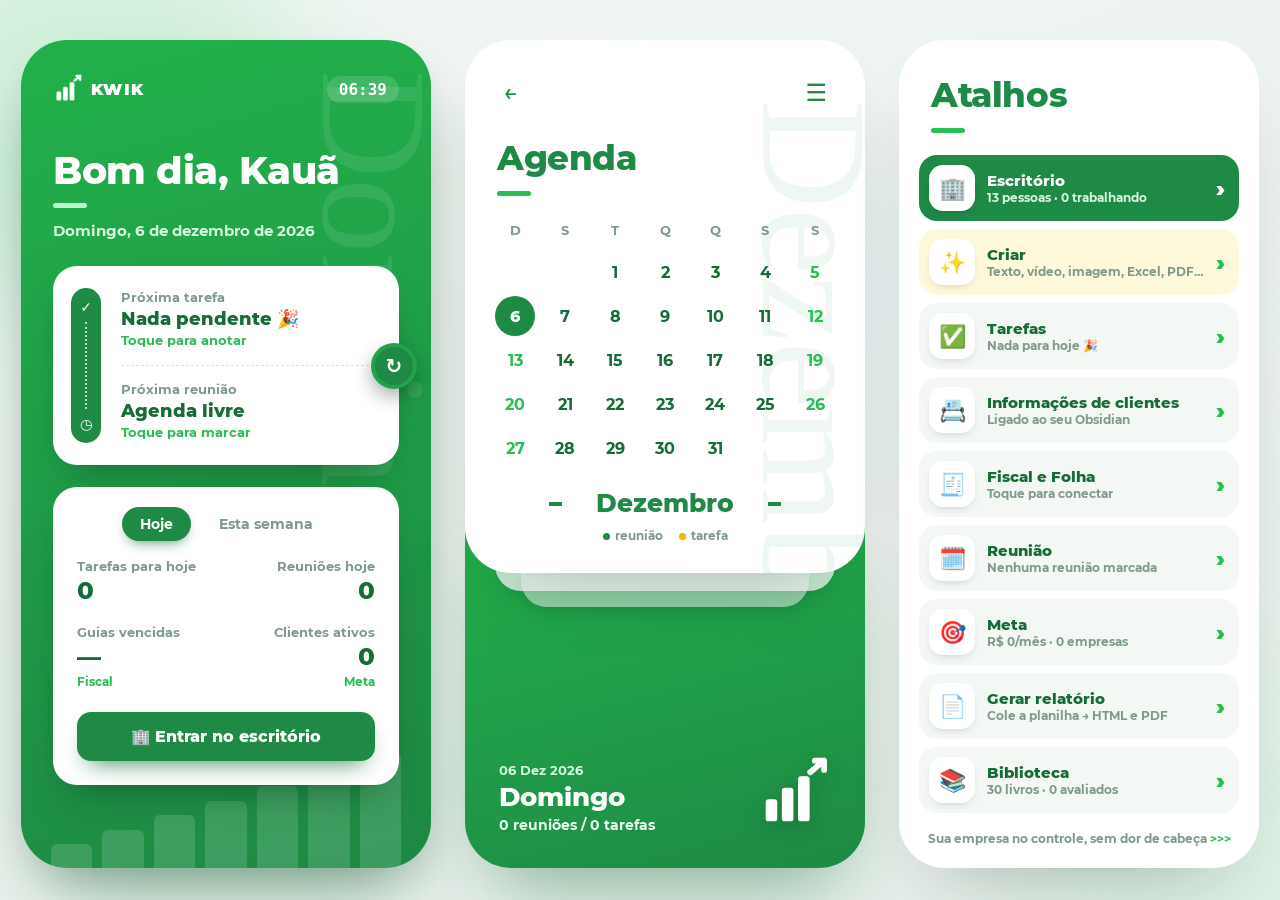
==== commit 70bb741f: "Escritório: tira o atalho Obsidian e liga o site ao servidor do PC Co-Authored-By: Claude Opus 5.5 <" ====
--- a/escritorio/index.html
+++ b/escritorio/index.html
@@ -1579,6 +1579,7 @@
 <script src="js/cena3d.js?v=21"></script>
 <script src="js/boneco.js?v=21"></script>
 <script src="js/nuvem.js?v=21"></script>
+<script src="js/ponte.js?v=21"></script>
 <script src="js/efeitos.js?v=21"></script>
 <script src="js/clara.js?v=21"></script>
 <script src="js/maycon.js?v=21"></script>
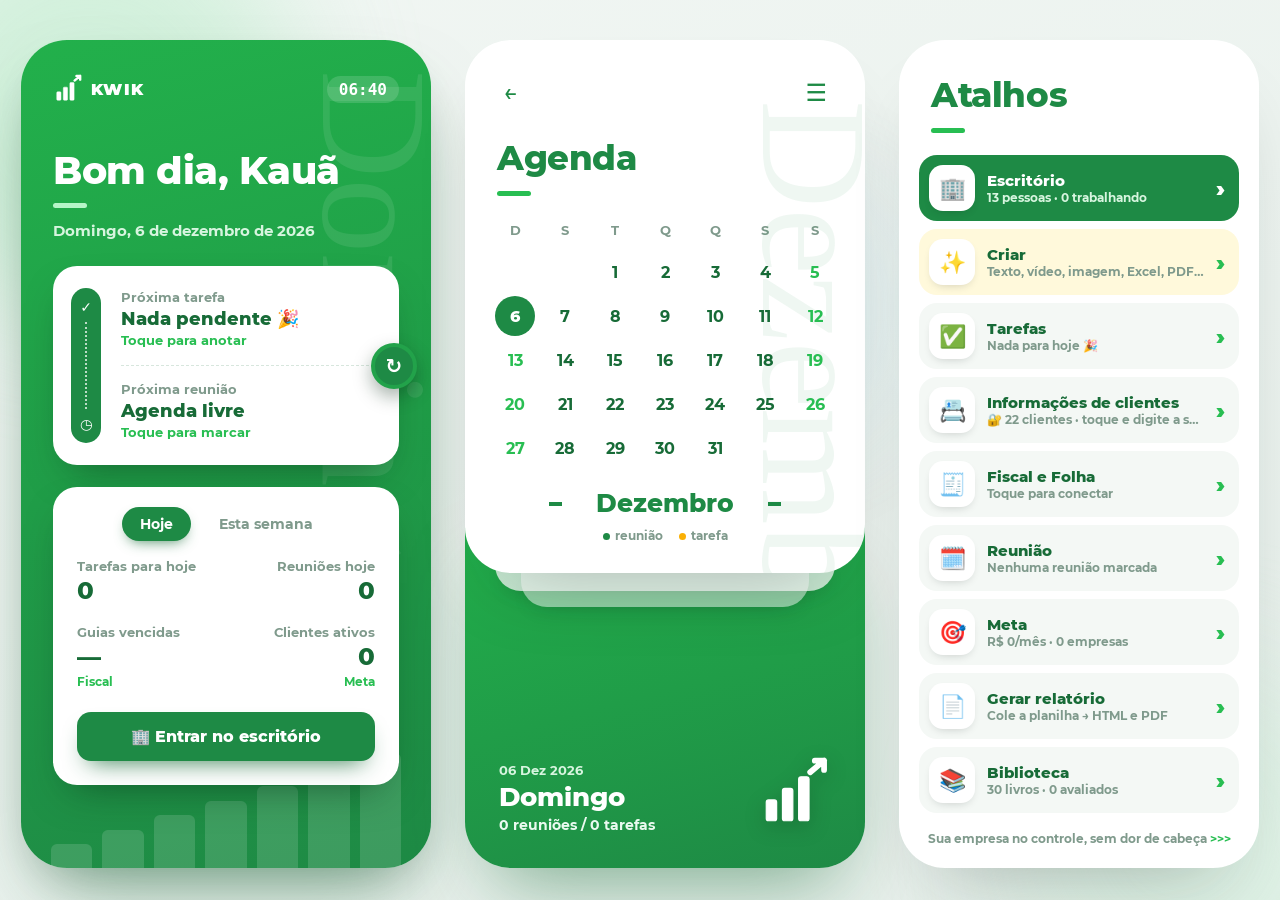
==== commit cb40b996: "Escritório: Informações de clientes da pasta Clientes, trancadas com senha Co-Authored-By: Claude Op" ====
--- a/escritorio/index.html
+++ b/escritorio/index.html
@@ -1613,6 +1613,8 @@
 <script src="js/inicio.js?v=21"></script>
 <script src="js/tarefas.js?v=21"></script>
 <script src="js/clarapet.js?v=21"></script>
+<script src="js/clientes-dados.js?v=21"></script>
+<script src="js/cofre.js?v=21"></script>
 <script src="js/obsidian.js?v=21"></script>
 <script src="js/biblioteca-dados.js?v=21"></script>
 <script src="js/biblioteca.js?v=21"></script>
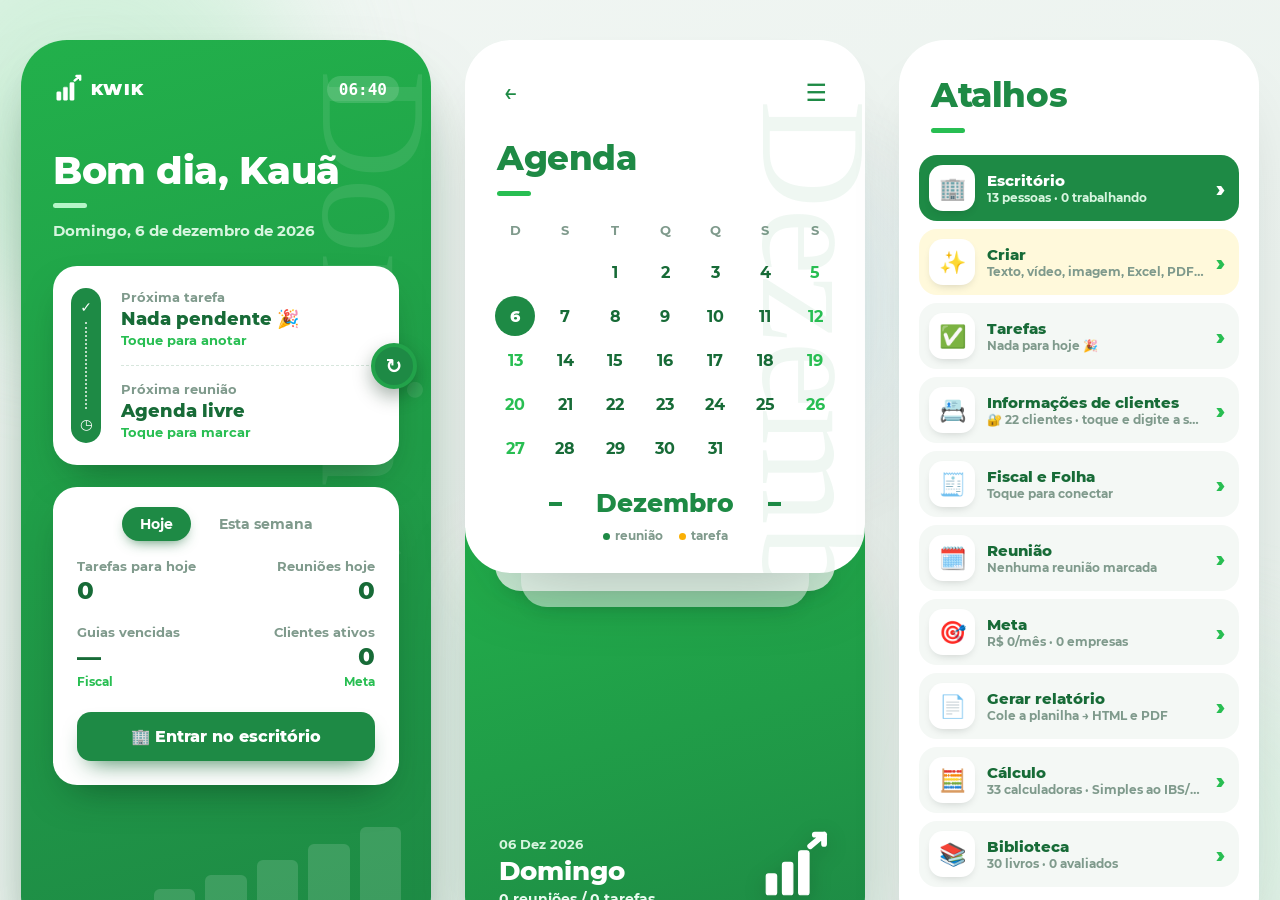
==== commit 043429aa: "Escritório: Cálculo, 33 calculadoras da contabilidade (Simples ao IBS/CBS) Co-Authored-By: Claude Op" ====
--- a/escritorio/index.html
+++ b/escritorio/index.html
@@ -1231,6 +1231,7 @@
 </style>
 <link rel="stylesheet" href="css/apps.css?v=21">
 <link rel="stylesheet" href="css/biblioteca.css?v=21">
+<link rel="stylesheet" href="css/calculo.css?v=21">
 </head>
 <body>
 <header class="topo">
@@ -1579,7 +1580,6 @@
 <script src="js/cena3d.js?v=21"></script>
 <script src="js/boneco.js?v=21"></script>
 <script src="js/nuvem.js?v=21"></script>
-<script src="js/ponte.js?v=21"></script>
 <script src="js/efeitos.js?v=21"></script>
 <script src="js/clara.js?v=21"></script>
 <script src="js/maycon.js?v=21"></script>
@@ -1618,6 +1618,7 @@
 <script src="js/obsidian.js?v=21"></script>
 <script src="js/biblioteca-dados.js?v=21"></script>
 <script src="js/biblioteca.js?v=21"></script>
+<script src="js/calculo.js?v=21"></script>
 <script src="js/clientesapp.js?v=21"></script>
 <script src="js/fiscalfolha.js?v=21"></script>
 <script src="js/agenda.js?v=21"></script>
--- a/escritorio/css/biblioteca.css
+++ b/escritorio/css/biblioteca.css
@@ -15,20 +15,36 @@
 .bb-sec { margin: 26px 16px 10px; font-size: 15px; font-weight: 900; letter-spacing: .3px; color: #fff; }
 
 /* prateleiras */
-.bb-prats { display: grid; grid-template-columns: repeat(auto-fill, minmax(150px, 1fr)); gap: 26px 18px; padding: 22px 16px 6px; }
-.bb-prat { border: 0; background: none; color: inherit; cursor: pointer; display: flex; flex-direction: column; align-items: center; gap: 8px; font: inherit; padding: 0; min-width: 0; }
-.bb-prat-arte { position: relative; width: 100%; aspect-ratio: 1 / 1.05; display: flex; align-items: flex-end; justify-content: center; padding-right: 22px; }
-.bb-prat-lado { position: absolute; right: 0; top: 0; bottom: 0; width: 20px; background: #3b4247; border-radius: 3px; color: #c9d1d5; font-size: 11px; font-weight: 700;
-  writing-mode: vertical-rl; transform: rotate(180deg); display: flex; align-items: center; justify-content: center; white-space: nowrap; }
-.bb-pilha { position: absolute; left: 6%; right: 30px; bottom: 0; height: 34%; }
+.bb-prats { display: grid; grid-template-columns: repeat(auto-fill, minmax(140px, 1fr)); gap: 22px 18px; padding: 18px 16px 6px; }
+.bb-prat { border: 0; background: none; color: inherit; cursor: pointer; display: flex; flex-direction: column; align-items: center; gap: 6px; font: inherit; padding: 0; min-width: 0; }
+.bb-prat-arte { position: relative; width: 100%; aspect-ratio: 1 / 1.05; display: flex; align-items: flex-end; justify-content: center; padding-right: 30px; }
+/* quantidade: pequena, na horizontal, ao lado da pilha */
+.bb-prat-qtd { position: absolute; right: 0; bottom: 6%; background: #343c41; color: #e3e9ec; border-radius: 6px; padding: 2px 5px; font-size: 11px; font-weight: 900; line-height: 1.2; white-space: nowrap; }
+.bb-prat-qtd small { font-size: 9px; font-weight: 700; color: #a9b5ba; }
+.bb-pilha { position: absolute; left: 6%; right: 34px; bottom: 0; height: 34%; }
 .bb-pilha i { position: absolute; left: 0; right: 0; height: 33%; border-radius: 3px 6px 6px 3px; box-shadow: inset -7px 0 0 #f2efe6, inset -8px 0 0 #b9b3a3; }
 .bb-pilha .l1 { bottom: 0; background: #c0362c; left: 4%; right: -2%; }
 .bb-pilha .l2 { bottom: 33%; background: #2d5f8f; left: -2%; right: 6%; }
 .bb-pilha .l3 { bottom: 66%; background: #c0362c; left: 6%; right: 2%; }
 .bb-prat-arte .bb-capa.bb-topo { position: relative; z-index: 1; width: 58%; margin-bottom: 30%; box-shadow: 0 8px 18px rgba(0,0,0,.55); transform: rotate(-2deg); transition: transform .2s; }
 .bb-prat:hover .bb-capa.bb-topo { transform: rotate(0) translateY(-4px) scale(1.04); }
-.bb-prat-nome { max-width: 100%; background: #4b7d92; color: #fff; border: 1px solid #6fa0b5; border-radius: 3px; padding: 3px 10px; font-size: 13px; font-weight: 700; white-space: nowrap; overflow: hidden; text-overflow: ellipsis; }
-.bb-prat-media { color: #ffd34d; font-weight: 800; font-size: 12px; margin-top: -4px; }
+/* categoria: pequena, embaixo */
+.bb-prat-nome { max-width: 100%; color: #b9c9cf; font-size: 11px; font-weight: 700; letter-spacing: .2px; white-space: nowrap; overflow: hidden; text-overflow: ellipsis; }
+.bb-prat:hover .bb-prat-nome { color: #fff; }
+.bb-prat-media { color: #ffd34d; font-weight: 800; font-size: 11px; margin-top: -4px; }
+
+/* lista de desejos (no topo) */
+.bb-desejos { display: flex; align-items: center; gap: 14px; width: calc(100% - 32px); margin: 16px 16px 0; padding: 12px 14px; border: 1px solid #3a4a52; border-radius: 14px;
+  background: linear-gradient(120deg, #2a2340, #1f2a30); color: inherit; font: inherit; text-align: left; cursor: pointer; }
+.bb-desejos:hover { border-color: #b18cff; }
+.bb-desejos-tit { display: flex; flex-direction: column; gap: 2px; min-width: 0; } .bb-desejos-tit b { font-size: 15px; color: #fff; } .bb-desejos-tit small { color: #b6a9d6; font-size: 12px; }
+.bb-desejos-capas { margin-left: auto; display: flex; } .bb-desejos-capas .bb-capa.mini { width: 34px; flex: none; margin-left: -8px; box-shadow: 0 3px 8px rgba(0,0,0,.5); border: 1px solid #1c2124; }
+.bb-desejos-capas .bb-capa.mini.sem { padding: 2px; } .bb-desejos-capas .bb-capa.mini.sem b { font-size: 7px; } .bb-desejos-capas .bb-capa.mini.sem small { display: none; }
+.bb-desejos > i { font-style: normal; font-size: 20px; color: #b18cff; }
+.bb-mini { margin-top: 6px; border: 1px solid #3d4950; background: #232b2f; color: #dfe7ea; border-radius: 8px; padding: 4px 8px; font: inherit; font-size: 11px; font-weight: 800; cursor: pointer; }
+.bb-mini:hover { border-color: #28BE52; }
+.bb-vazio.grande { padding: 30px 18px; text-align: center; }
+.bb-dica { margin: 0; color: #9fb0b6; font-size: 13px; }
 
 /* capa */
 .bb-capa { position: relative; width: 100%; aspect-ratio: 2 / 3; border-radius: 3px 6px 6px 3px; overflow: hidden; background: #2b3236; }
@@ -42,7 +58,16 @@
 .bb-livro { display: flex; flex-direction: column; align-items: center; text-align: center; min-width: 0; }
 .bb-livro-capa { position: relative; width: 100%; border: 0; padding: 0; background: none; cursor: pointer; border-radius: 3px 6px 6px 3px; box-shadow: 0 6px 16px rgba(0,0,0,.5); transition: transform .2s; }
 .bb-livro-capa:hover { transform: translateY(-4px); }
-.bb-selo { position: absolute; left: 6px; top: 6px; background: #28BE52; color: #0d1a14; font-style: normal; font-size: 10px; font-weight: 900; padding: 2px 6px; border-radius: 6px; text-transform: uppercase; }
+.bb-selo { position: absolute; left: 6px; top: 6px; background: #28BE52; color: #0d1a14; font-style: normal; font-size: 10px; font-weight: 900; padding: 2px 6px; border-radius: 6px; text-transform: uppercase; box-shadow: 0 2px 6px rgba(0,0,0,.4); }
+.bb-selo.s-lido { background: #28BE52; color: #0d1a14; } .bb-selo.s-lendo { background: #3d8bfd; color: #fff; }
+.bb-selo.s-desistiu { background: #6b7378; color: #fff; } .bb-selo.s-desejo { background: #b18cff; color: #1d1530; }
+.bb-livro:has(.s-desistiu) .bb-livro-capa img { filter: grayscale(.7) brightness(.8); }
+/* etiquetas na janela do livro */
+.bb-status { display: flex; flex-wrap: wrap; gap: 6px; margin: 12px 0 0; }
+.bb-status button { border: 1.5px solid #3d4950; background: #1a2023; color: #cfd8dc; border-radius: 999px; padding: 6px 12px; font: inherit; font-size: 12.5px; font-weight: 800; cursor: pointer; }
+.bb-status button.s-lido.on { background: #28BE52; border-color: #28BE52; color: #0d1a14; }
+.bb-status button.s-lendo.on { background: #3d8bfd; border-color: #3d8bfd; color: #fff; }
+.bb-status button.s-desistiu.on { background: #6b7378; border-color: #6b7378; color: #fff; }
 .bb-livro-t { margin-top: 9px; font-size: 13px; line-height: 1.25; color: #fff; display: -webkit-box; -webkit-line-clamp: 2; -webkit-box-orient: vertical; overflow: hidden; }
 .bb-livro-a { font-size: 11px; color: #94a1a7; white-space: nowrap; overflow: hidden; text-overflow: ellipsis; max-width: 100%; }
 
@@ -90,7 +115,8 @@
 @media (max-width: 760px) {
   .bb-barra { flex-wrap: wrap; } .bb-busca { order: 9; width: 100%; }
   .bb-prats { grid-template-columns: repeat(3, 1fr); gap: 20px 12px; padding: 16px 10px 4px; }
-  .bb-prat-nome { font-size: 11.5px; padding: 2px 6px; } .bb-prat-lado { width: 17px; font-size: 10px; } .bb-prat-arte { padding-right: 19px; }
+  .bb-prat-nome { font-size: 10px; } .bb-prat-qtd { font-size: 10px; padding: 1px 4px; } .bb-prat-qtd small { font-size: 8px; } .bb-prat-arte { padding-right: 26px; } .bb-pilha { right: 28px; }
+  .bb-desejos { width: calc(100% - 20px); margin: 12px 10px 0; padding: 10px 12px; } .bb-desejos-capas .bb-capa.mini { width: 26px; }
   .bb-livros { grid-template-columns: repeat(3, 1fr); gap: 18px 10px; padding: 12px 10px; }
   .bb-estrelas button { font-size: 16px; padding: 0; }
   .bb-det { grid-template-columns: 1fr; } .bb-det-capa { width: 150px; margin: 0 auto; }
--- a/escritorio/css/calculo.css
+++ b/escritorio/css/calculo.css
@@ -0,0 +1,55 @@
+/* KWIK Mini Escritório · 🧮 Cálculo (js/calculo.js) — lista de calculadoras à esquerda, formulário e resultado à direita */
+.appv-corpo.cc-corpo { padding: 0 0 90px; background: #F4F7F5; }
+.cc-app { display: grid; grid-template-columns: 290px 1fr; min-height: 100%; }
+.cc-lista { position: sticky; top: 0; align-self: start; max-height: calc(100vh - 62px); overflow: auto; background: #fff; border-right: 1px solid #DCE5E1; padding: 12px; }
+.cc-busca { width: 100%; border: 1.5px solid #DCE5E1; border-radius: 10px; padding: 9px 11px; font: inherit; font-size: 13px; margin-bottom: 6px; }
+.cc-busca:focus { outline: none; border-color: #28BE52; }
+.cc-itens h4 { margin: 14px 6px 4px; font-size: 11px; text-transform: uppercase; letter-spacing: .7px; color: #6b7774; }
+.cc-item { display: flex; align-items: center; gap: 8px; width: 100%; border: 0; background: none; text-align: left; padding: 7px 8px; border-radius: 9px; cursor: pointer; font: inherit; font-size: 13.5px; color: #111A19; }
+.cc-item span { width: 22px; text-align: center; } .cc-item b { font-weight: 700; }
+.cc-item:hover { background: #F1FBF4; } .cc-item.on { background: #28BE52; color: #0d1a14; } .cc-item.on b { font-weight: 900; }
+.cc-vazio { color: #6b7774; font-size: 13px; padding: 10px 6px; }
+
+.cc-inicio, .cc-painel { padding: 20px 24px; min-width: 0; }
+.cc-inicio h2 { margin: 0; font-size: 24px; font-weight: 900; } .cc-inicio > p { margin: 6px 0 0; color: #6b7774; }
+.cc-inicio h3 { margin: 22px 0 10px; font-size: 14px; text-transform: uppercase; letter-spacing: .6px; color: #1E8A45; }
+.cc-cartoes { display: grid; grid-template-columns: repeat(auto-fill, minmax(220px, 1fr)); gap: 10px; }
+.cc-cartao { display: grid; grid-template-columns: 30px 1fr; gap: 2px 8px; align-items: start; text-align: left; border: 1.5px solid #DCE5E1; background: #fff; border-radius: 14px; padding: 12px; cursor: pointer; font: inherit; color: #111A19; transition: border-color .15s, transform .15s; }
+.cc-cartao:hover { border-color: #28BE52; transform: translateY(-2px); }
+.cc-cartao span { grid-row: span 2; font-size: 22px; } .cc-cartao b { font-size: 14px; font-weight: 900; } .cc-cartao small { color: #6b7774; font-size: 12px; line-height: 1.35; }
+.cc-rodape { margin-top: 24px; color: #6b7774; font-size: 12px; }
+
+.cc-cab h2 { margin: 2px 0 0; font-size: 22px; font-weight: 900; } .cc-cab p { margin: 4px 0 0; color: #6b7774; font-size: 14px; }
+.cc-volta { display: none; border: 0; background: none; color: #1E8A45; font-weight: 800; cursor: pointer; padding: 0; font: inherit; }
+.cc-duas { display: grid; grid-template-columns: minmax(260px, 1fr) minmax(300px, 1.1fr); gap: 18px; margin-top: 16px; align-items: start; }
+.cc-form { display: grid; gap: 10px; background: #fff; border: 1px solid #DCE5E1; border-radius: 16px; padding: 16px; }
+.cc-campo { display: grid; gap: 4px; font-size: 13px; font-weight: 700; color: #1d2826; }
+.cc-campo small, .cc-chk small { color: #6b7774; font-weight: 500; font-size: 11.5px; line-height: 1.35; }
+.cc-entrada { display: flex; align-items: center; border: 1.5px solid #DCE5E1; border-radius: 10px; background: #fff; overflow: hidden; }
+.cc-entrada:focus-within { border-color: #28BE52; box-shadow: 0 0 0 3px rgba(40,190,82,.12); }
+.cc-entrada i { font-style: normal; color: #6b7774; font-weight: 800; padding: 0 10px; font-size: 13px; }
+.cc-entrada input, .cc-entrada select { flex: 1; min-width: 0; border: 0; padding: 10px 11px; font: inherit; font-size: 15px; font-weight: 700; background: transparent; color: #111A19; }
+.cc-campo.brl .cc-entrada input { padding-left: 0; } .cc-entrada input:focus, .cc-entrada select:focus { outline: none; }
+.cc-chk { display: grid; grid-template-columns: auto 1fr; gap: 2px 8px; align-items: center; font-size: 13px; font-weight: 700; cursor: pointer; }
+.cc-chk input { width: 18px; height: 18px; accent-color: #28BE52; } .cc-chk small { grid-column: 2; }
+
+.cc-lado { position: sticky; top: 12px; display: grid; gap: 10px; }
+.cc-res { background: #111A19; color: #e9f2ee; border-radius: 16px; padding: 14px 16px; box-shadow: 0 10px 30px rgba(17,26,25,.18); }
+.cc-tab h5 { margin: 14px 0 6px; font-size: 11px; text-transform: uppercase; letter-spacing: .7px; color: #8ff0ad; }
+.cc-ln { display: flex; justify-content: space-between; gap: 12px; padding: 7px 0; border-bottom: 1px solid rgba(255,255,255,.07); font-size: 13.5px; }
+.cc-ln span { color: #c3d2cc; } .cc-ln b { white-space: nowrap; font-weight: 800; color: #fff; font-variant-numeric: tabular-nums; }
+.cc-ln.neg b { color: #ff9f9f; } .cc-ln.sub b { color: #8ff0ad; }
+.cc-ln.total { margin: 6px -8px; padding: 11px 8px; border: 0; border-radius: 10px; background: #28BE52; }
+.cc-ln.total span { color: #0d1a14; font-weight: 800; } .cc-ln.total b { color: #0d1a14; font-size: 18px; font-weight: 900; }
+.cc-obs { margin: 12px 0 0; padding: 0 0 0 18px; color: #a9bcb5; font-size: 12px; line-height: 1.5; } .cc-obs li { margin-bottom: 4px; }
+.cc-bts { display: flex; flex-wrap: wrap; gap: 8px; }
+
+@media (max-width: 900px) {
+  .cc-app { grid-template-columns: 1fr; }
+  .cc-lista { position: static; max-height: none; border-right: 0; border-bottom: 1px solid #DCE5E1; }
+  .cc-corpo.cc-aberta .cc-lista { display: none; }
+  .cc-corpo:not(.cc-aberta) .cc-inicio { display: none; }
+  .cc-volta { display: inline-block; }
+  .cc-duas { grid-template-columns: 1fr; } .cc-lado { position: static; }
+  .cc-inicio, .cc-painel { padding: 14px 12px; }
+}
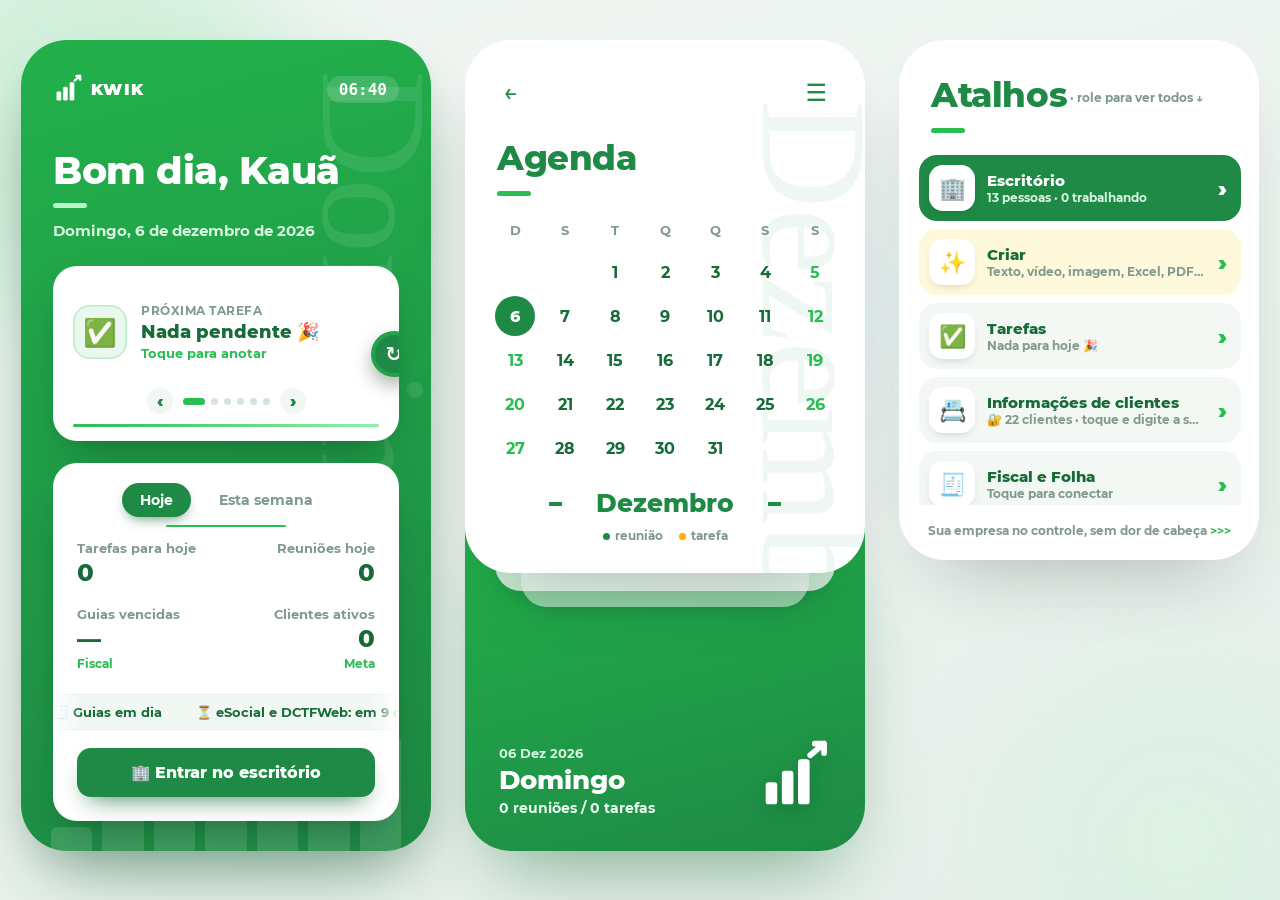
==== commit 4718dac5: "Escritório: painel vivo animado na tela inicial e atalhos com rolagem Co-Authored-By: Claude Opus 5." ====
--- a/escritorio/index.html
+++ b/escritorio/index.html
@@ -1232,6 +1232,7 @@
 <link rel="stylesheet" href="css/apps.css?v=21">
 <link rel="stylesheet" href="css/biblioteca.css?v=21">
 <link rel="stylesheet" href="css/calculo.css?v=21">
+<link rel="stylesheet" href="css/painel.css?v=21">
 </head>
 <body>
 <header class="topo">
--- a/escritorio/css/painel.css
+++ b/escritorio/css/painel.css
@@ -0,0 +1,68 @@
+/* KWIK Mini Escritório · tela inicial: painel vivo (js/inicio.js → painelVivo) e lista de atalhos com rolagem */
+
+/* ---------- carrossel que troca sozinho ---------- */
+.i2-rota.pv { display: block; padding: 18px 20px 14px; overflow: hidden; }
+.pv-palco { position: relative; height: 96px; }
+.pv-slide { position: absolute; inset: 0; display: grid; grid-template-columns: 54px minmax(0, 1fr) auto; gap: 14px; align-items: center; cursor: pointer; animation: pvEntra .55s cubic-bezier(.2,.9,.3,1) both; }
+.pv-slide.volta { animation-name: pvEntraVolta; }
+.pv-slide.sai { animation: pvSai .45s ease-in both; pointer-events: none; }
+@keyframes pvEntra { from { opacity: 0; transform: translateX(46px) scale(.97); } }
+@keyframes pvEntraVolta { from { opacity: 0; transform: translateX(-46px) scale(.97); } }
+@keyframes pvSai { to { opacity: 0; transform: translateX(-46px) scale(.97); } }
+.pv-ic { width: 54px; height: 54px; border-radius: 17px; display: grid; place-items: center; font-size: 27px; background: #EAF8EF; box-shadow: inset 0 0 0 1.5px rgba(40,190,82,.25); animation: pvFlutua 3s ease-in-out infinite; }
+@keyframes pvFlutua { 50% { transform: translateY(-4px) rotate(-4deg); } }
+.pv-capa { width: 46px; height: 68px; object-fit: cover; border-radius: 3px 7px 7px 3px; box-shadow: 0 8px 16px -6px rgba(0,0,0,.45); justify-self: center; animation: pvFlutua 3.4s ease-in-out infinite; }
+.pv-txt { min-width: 0; }
+.pv-txt small { display: block; color: #7f9a8c; font-size: 12px; font-weight: 700; text-transform: uppercase; letter-spacing: .5px; }
+.pv-txt b { display: block; color: #176B37; font-size: 18px; font-weight: 800; margin-top: 3px; white-space: nowrap; overflow: hidden; text-overflow: ellipsis; }
+.pv-txt b.dica { white-space: normal; font-size: 14.5px; line-height: 1.3; display: -webkit-box; -webkit-line-clamp: 2; -webkit-box-orient: vertical; }
+.pv-txt em { display: block; font-style: normal; color: #28BE52; font-size: 13px; font-weight: 700; margin-top: 2px; white-space: nowrap; overflow: hidden; text-overflow: ellipsis; }
+.pv-slide:hover .pv-txt b { color: #1E8A45; }
+/* cores por tipo */
+.pv-slide.c-azul .pv-ic { background: #EAF2FF; box-shadow: inset 0 0 0 1.5px rgba(61,139,253,.25); } .pv-slide.c-azul .pv-txt em { color: #3d8bfd; }
+.pv-slide.c-ouro .pv-ic { background: #FFF6D6; box-shadow: inset 0 0 0 1.5px rgba(240,180,0,.3); } .pv-slide.c-ouro .pv-txt em { color: #c48a00; }
+.pv-slide.c-roxo .pv-txt em { color: #7b4fd6; }
+.pv-slide.c-alerta .pv-ic { background: #FFECEC; box-shadow: inset 0 0 0 1.5px rgba(229,72,77,.3); animation: pvPulsa 1.4s ease-in-out infinite; } .pv-slide.c-alerta .pv-txt em { color: #e5484d; }
+@keyframes pvPulsa { 50% { transform: scale(1.08); box-shadow: inset 0 0 0 1.5px rgba(229,72,77,.3), 0 0 0 8px rgba(229,72,77,.12); } }
+/* contagem regressiva do prazo */
+.pv-cont { display: grid; place-items: center; width: 58px; height: 58px; border-radius: 50%; background: conic-gradient(#28BE52 var(--p, 70%), #e5efe9 0); position: relative; animation: pvGira 6s linear infinite; }
+.pv-cont::before { content: ''; position: absolute; inset: 5px; border-radius: 50%; background: #fff; }
+.pv-cont b, .pv-cont small { position: relative; line-height: 1; } .pv-cont b { font-size: 20px; font-weight: 900; color: #176B37; } .pv-cont small { font-size: 10px; color: #7f9a8c; font-weight: 700; margin-top: -14px; }
+@keyframes pvGira { 50% { filter: hue-rotate(-25deg); } }
+/* barrinhas que sobem (Meta) */
+.pv-barras { display: flex; align-items: flex-end; gap: 4px; height: 46px; }
+.pv-barras i { width: 7px; height: var(--h); border-radius: 3px; background: linear-gradient(#28BE52, #1E8A45); transform-origin: bottom; animation: pvBarra 2.4s ease-in-out infinite; animation-delay: calc(var(--k) * .15s); }
+@keyframes pvBarra { 0%, 100% { transform: scaleY(.55); } 50% { transform: scaleY(1); } }
+/* rodapé: setas e bolinhas */
+.pv-rodape { display: flex; align-items: center; justify-content: center; gap: 10px; margin-top: 8px; }
+.pv-seta { border: 0; background: #F1F7F3; color: #1E8A45; width: 26px; height: 26px; border-radius: 50%; font-size: 17px; font-weight: 900; line-height: 1; cursor: pointer; }
+.pv-seta:hover { background: #28BE52; color: #fff; }
+.pv-pontos { display: flex; gap: 6px; } .pv-pontos i { width: 7px; height: 7px; border-radius: 99px; background: #d4e4da; cursor: pointer; transition: width .3s, background .3s; }
+.pv-pontos i.on { width: 22px; background: #28BE52; }
+.pv-progresso { height: 3px; border-radius: 3px; background: #e9f2ec; overflow: hidden; margin-top: 10px; }
+.pv-progresso i { display: block; height: 100%; background: linear-gradient(90deg, #28BE52, #8ff0ad); transform-origin: left; animation: pvProg var(--dur) linear both; }
+.i2-rota.pv.pausa .pv-progresso i { animation-play-state: paused; }
+@keyframes pvProg { from { transform: scaleX(0); } to { transform: scaleX(1); } }
+
+/* ---------- resumo que alterna Hoje / Esta semana ---------- */
+.pv-tempo { height: 2px; margin: -10px auto 14px; width: 120px; border-radius: 2px; background: #edf4ef; overflow: hidden; }
+.pv-tempo i { display: block; height: 100%; background: #28BE52; transform-origin: left; animation: pvProg var(--dur) linear both; }
+.i2-campos.pv-troca > div { animation: pvNum .5s cubic-bezier(.2,.9,.3,1) both; animation-delay: calc(var(--i) * 70ms); }
+@keyframes pvNum { from { opacity: 0; transform: translateY(10px); } }
+.i2-campos > div.quente b { color: #e5484d; animation: pvTreme 2.2s ease-in-out infinite; }
+@keyframes pvTreme { 0%, 86%, 100% { transform: none; } 90% { transform: translateX(-2px); } 94% { transform: translateX(2px); } }
+/* faixa de notícias correndo */
+.pv-faixa { position: relative; overflow: hidden; margin: 0 -24px 18px; padding: 9px 0; background: #F1F8F3; border-top: 1px solid #e3efe7; border-bottom: 1px solid #e3efe7;
+  -webkit-mask-image: linear-gradient(90deg, transparent, #000 8%, #000 92%, transparent); mask-image: linear-gradient(90deg, transparent, #000 8%, #000 92%, transparent); }
+.pv-trilho { display: flex; gap: 34px; width: max-content; animation: pvCorre 32s linear infinite; }
+.pv-faixa:hover .pv-trilho { animation-play-state: paused; }
+.pv-trilho span { white-space: nowrap; color: #176B37; font-size: 13px; font-weight: 700; }
+@keyframes pvCorre { to { transform: translateX(-50%); } }
+
+/* ---------- atalhos: poucos à vista, o resto com barra de rolagem ---------- */
+.i2-lista { max-height: 372px; overflow-y: auto; overscroll-behavior: contain; padding-right: 12px; margin-right: 6px; padding-bottom: 6px; scrollbar-width: thin; scrollbar-color: #28BE52 #E8F3EC; }
+.i2-lista::-webkit-scrollbar { width: 8px; } .i2-lista::-webkit-scrollbar-track { background: #E8F3EC; border-radius: 8px; }
+.i2-lista::-webkit-scrollbar-thumb { background: #28BE52; border-radius: 8px; } .i2-lista::-webkit-scrollbar-thumb:hover { background: #1E8A45; }
+.i2-atalhos h2::after { content: ' · role para ver todos ↓'; font-size: 12px; font-weight: 700; color: #7f9a8c; letter-spacing: 0; vertical-align: middle; }
+@media (max-width: 760px) { .i2-lista { max-height: 340px; } .pv-palco { height: 100px; } .pv-txt b { font-size: 16px; } .pv-faixa { margin: 0 -24px 16px; } }
+@media (prefers-reduced-motion: reduce) { .pv-trilho, .pv-ic, .pv-capa, .pv-barras i, .pv-cont { animation: none !important; } }
